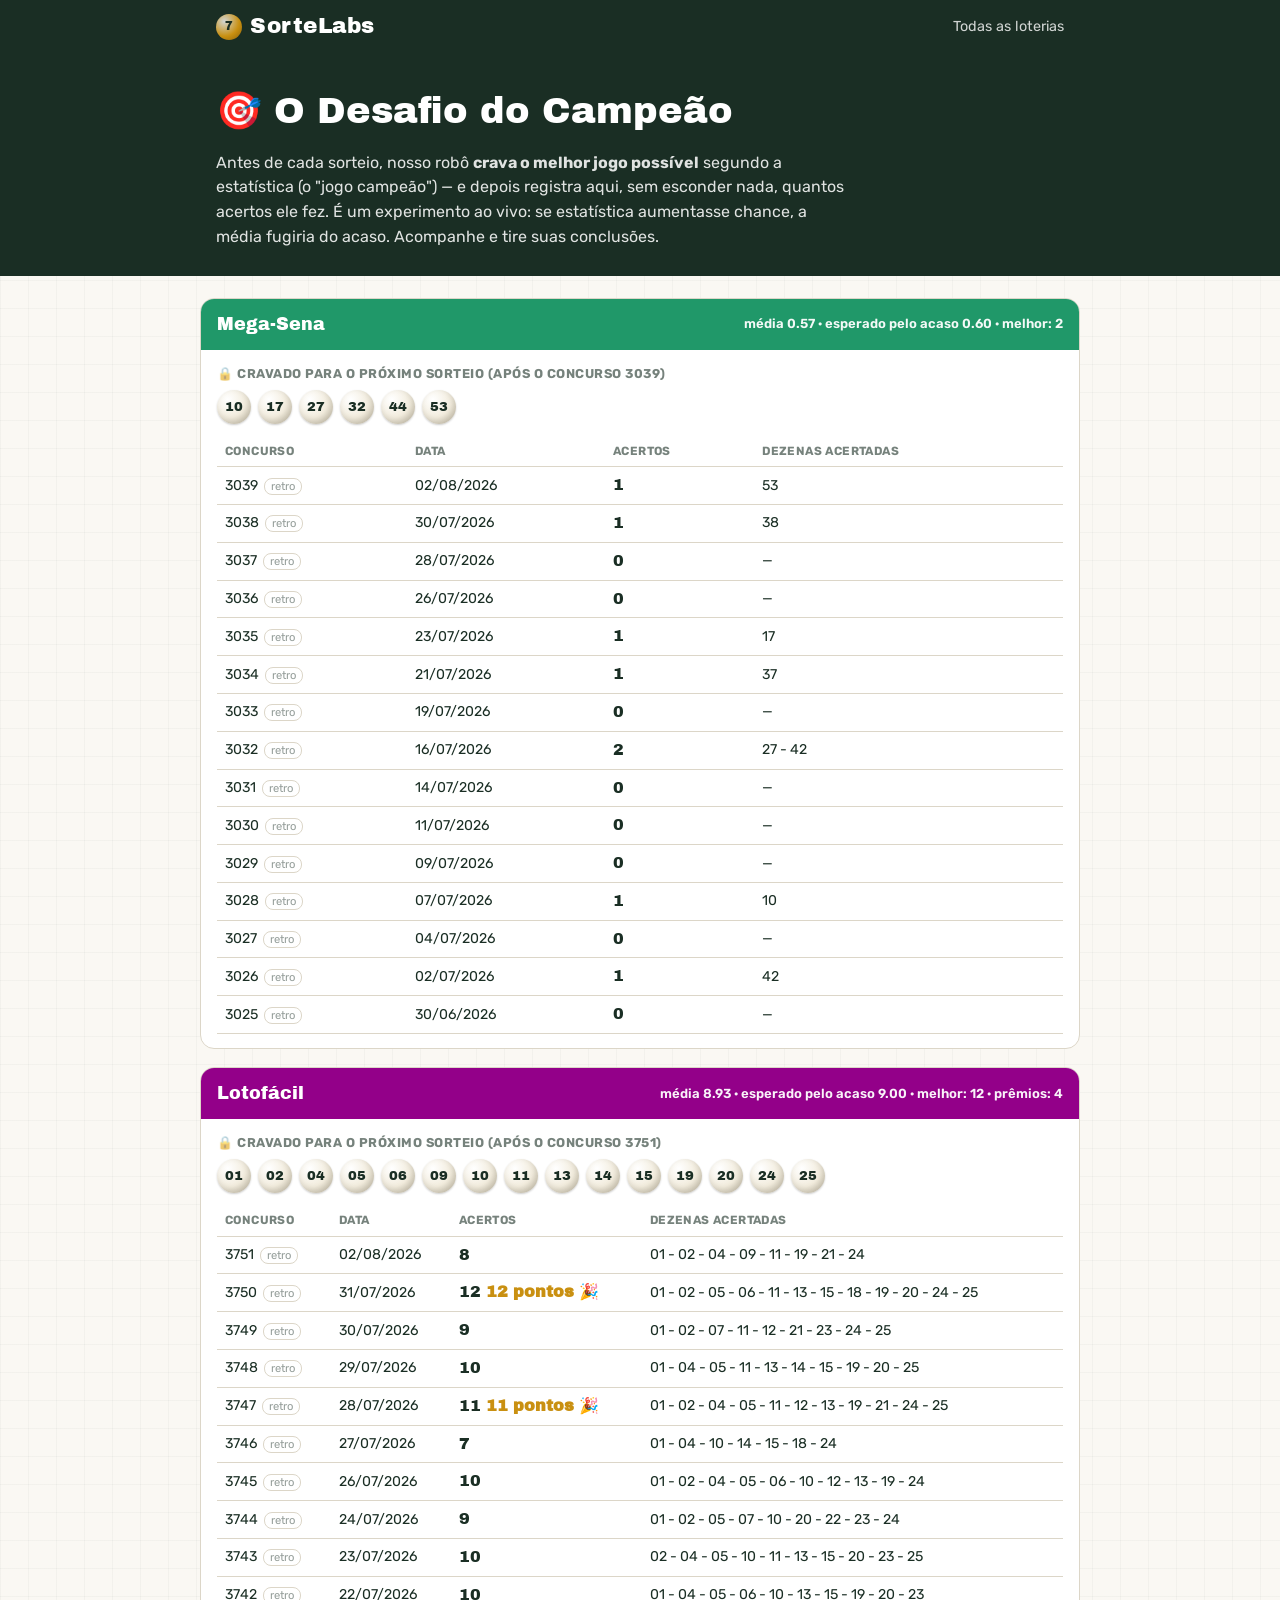
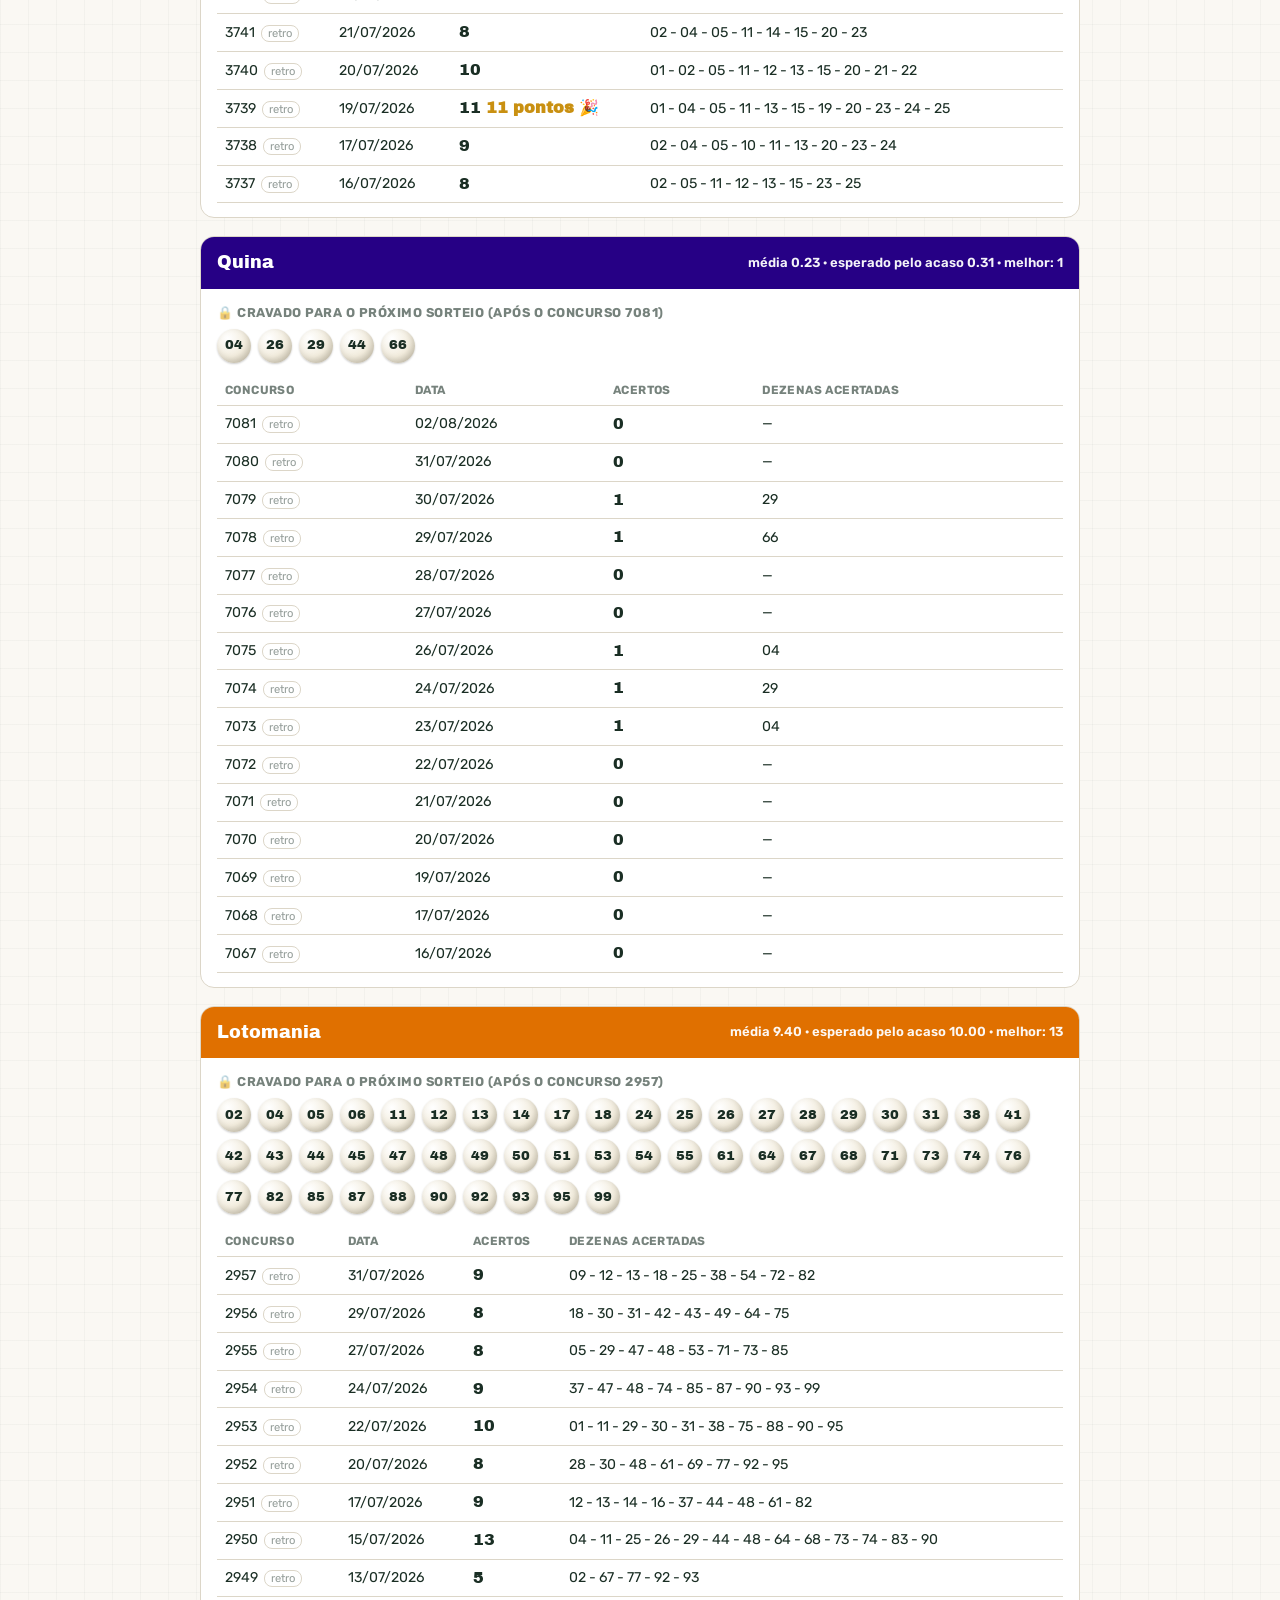
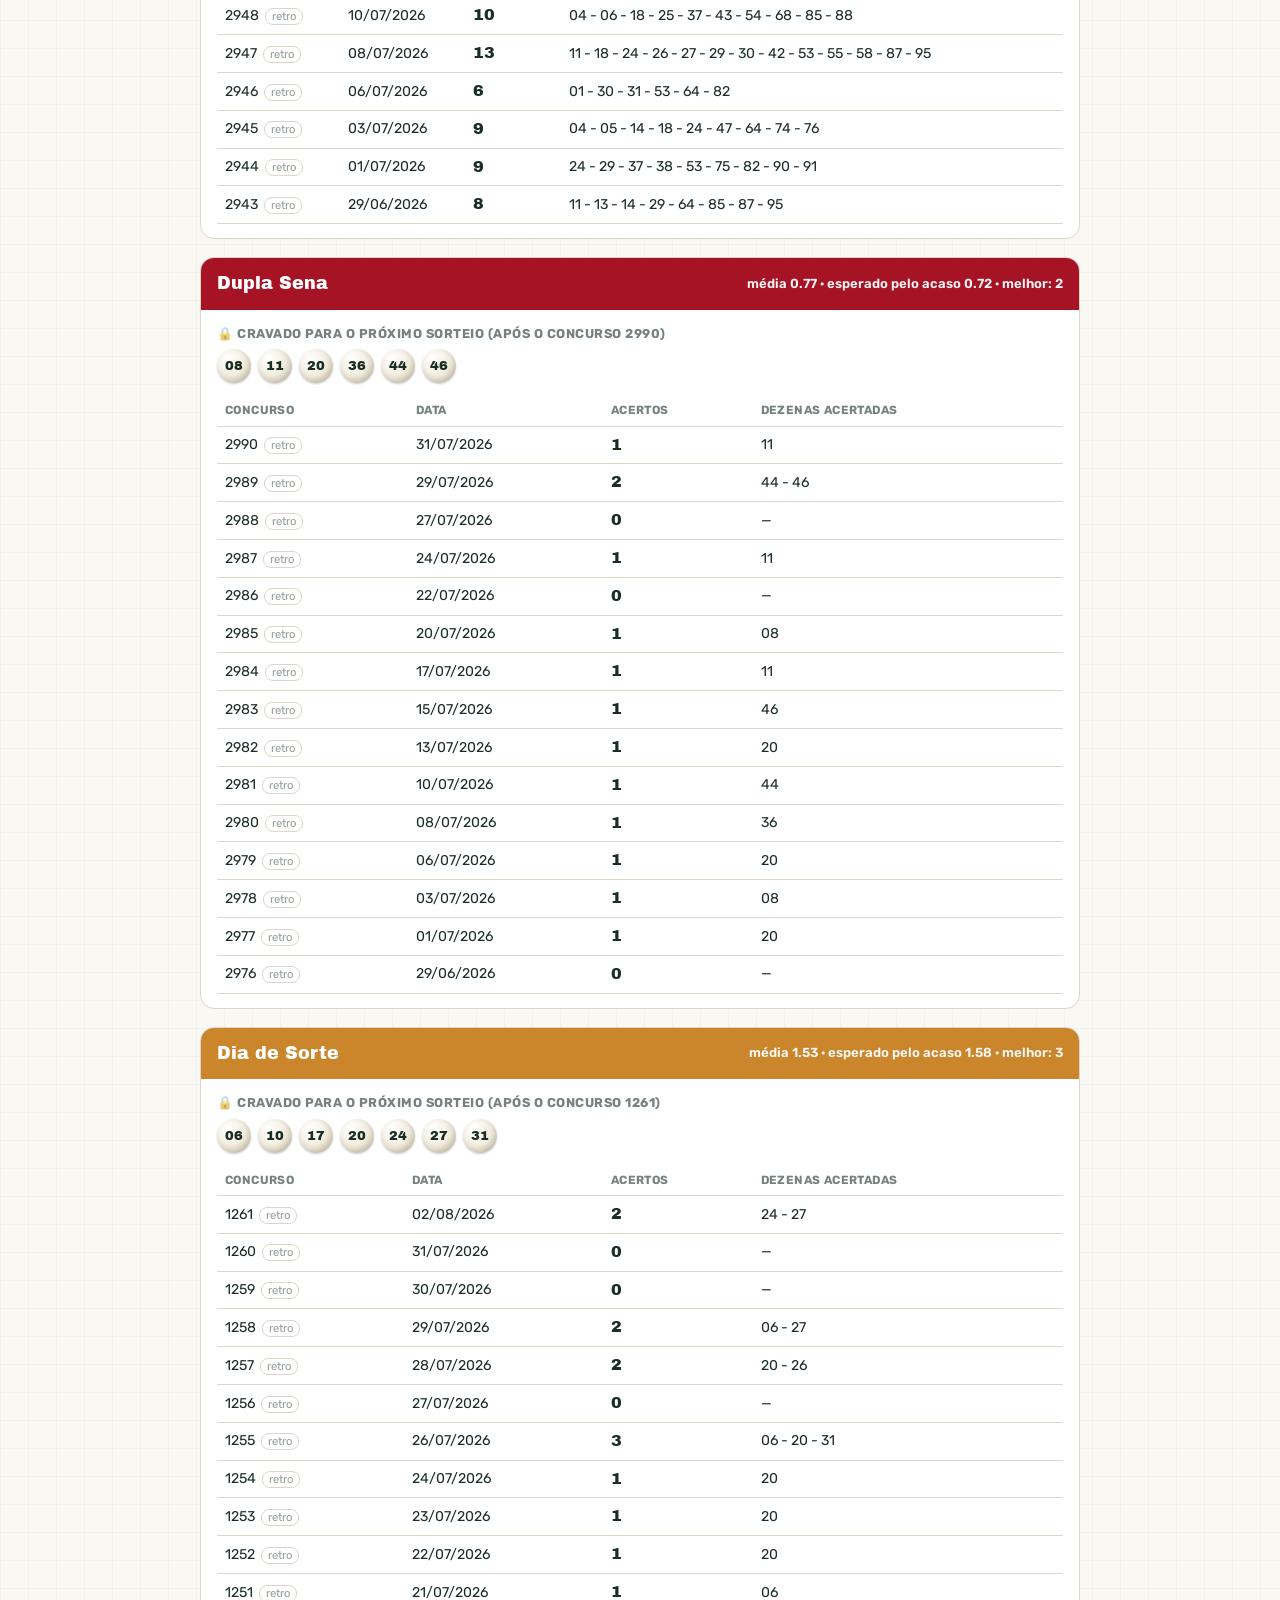
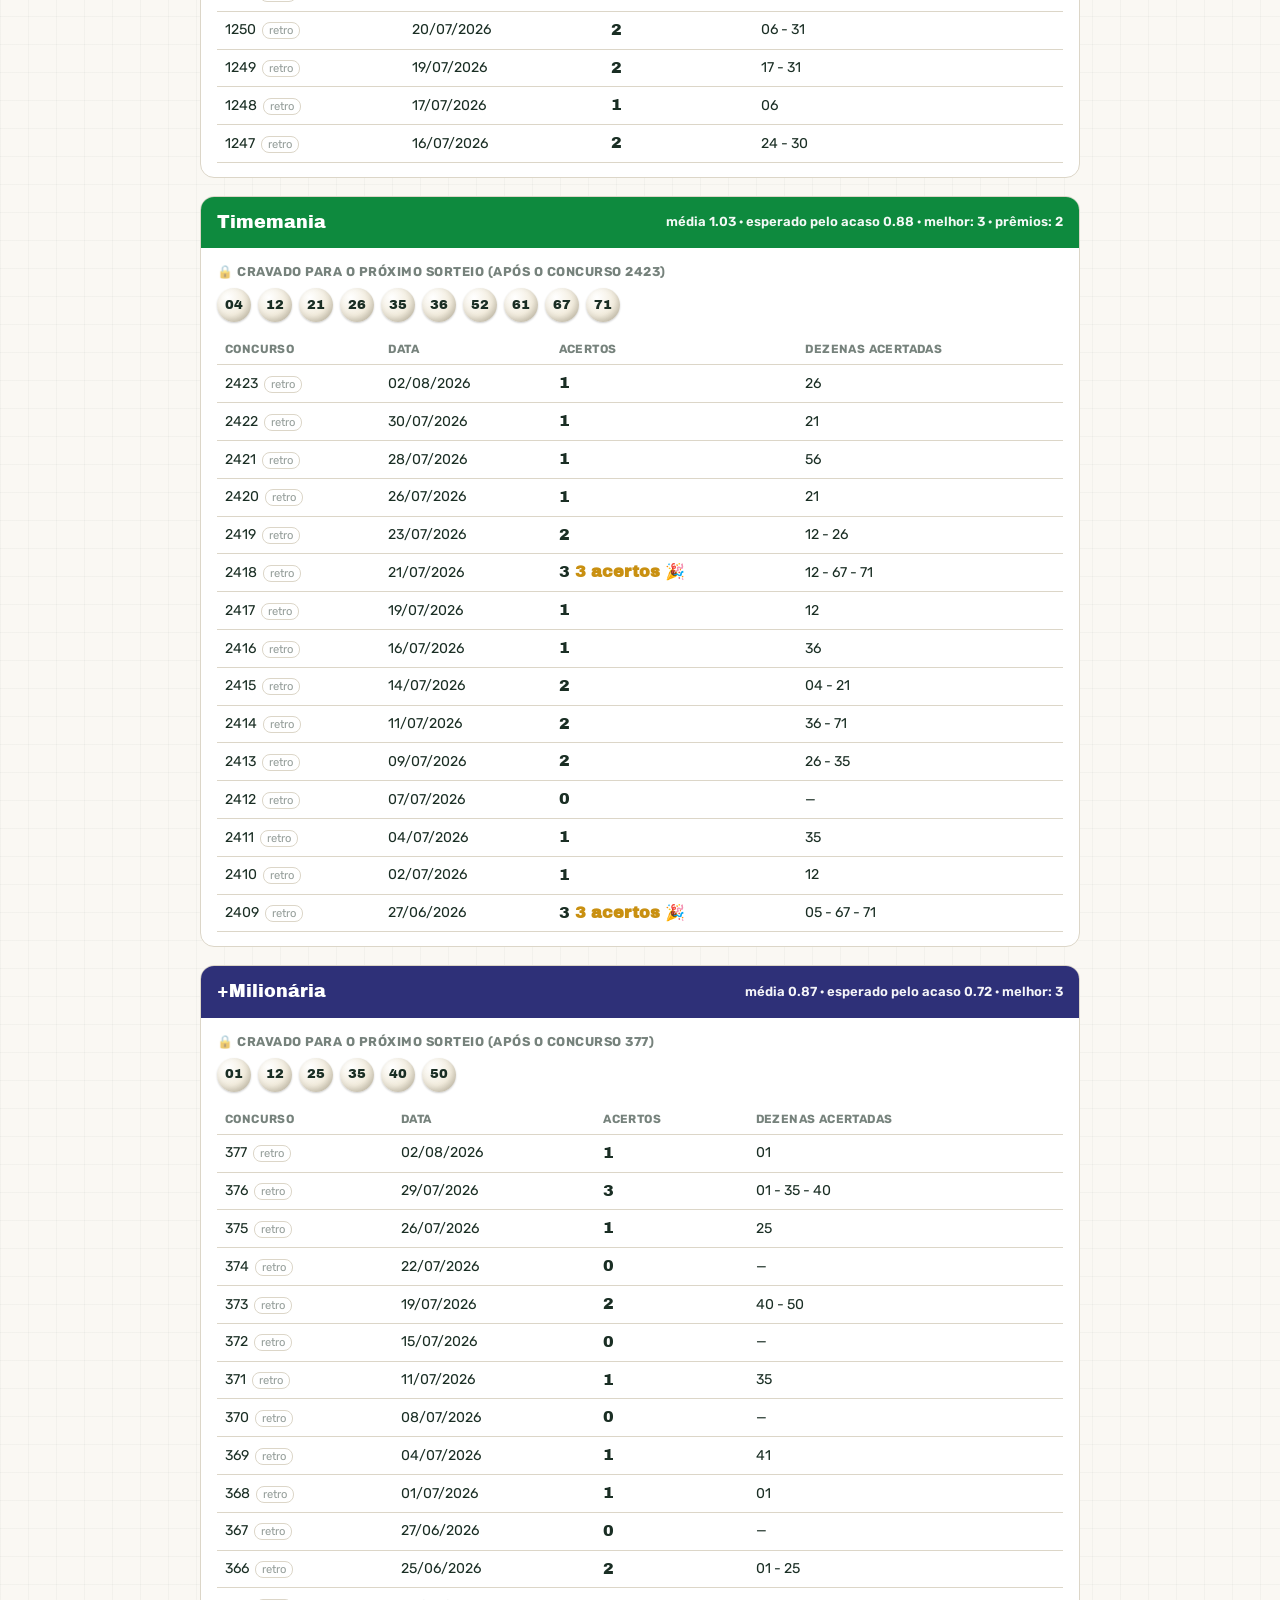
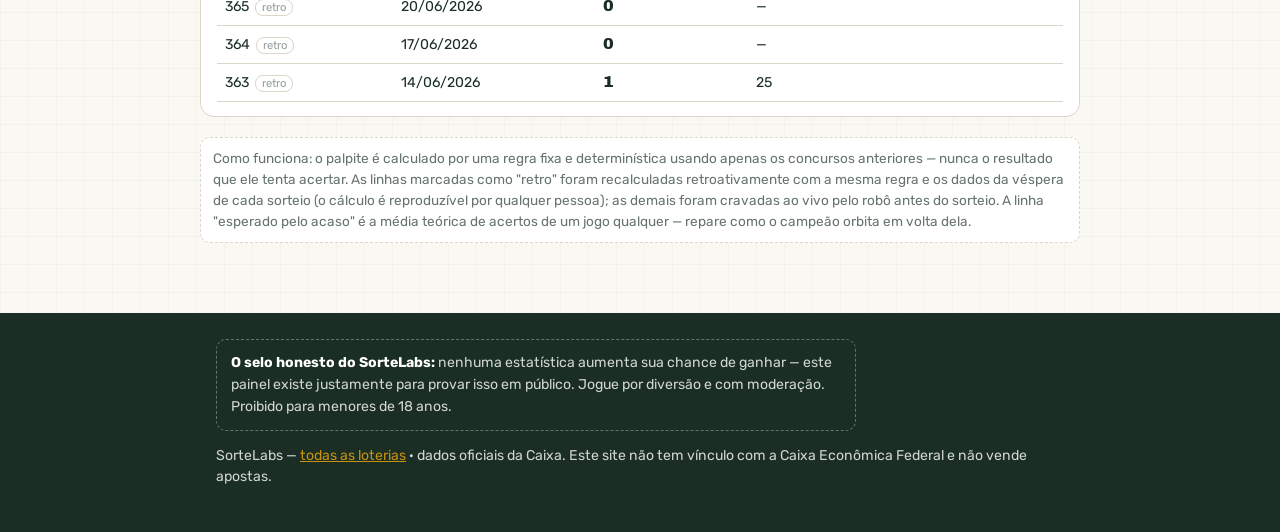
==== desafio.html @ 859c3065 "Desafio do Campeão: robô crava o jogo campeão antes de cada sorteio e publica os acertos Painel desa" ====
<!DOCTYPE html>
<html lang="pt-BR">
<head>
<meta charset="utf-8">
<meta name="viewport" content="width=device-width, initial-scale=1">
<meta name="google-site-verification" content="1ASDodTUQNNEFQTdYF4TCvACuHrtQRBXcfsDynb9Msk" />
<title>O Desafio do Campeão — a estatística acerta? | SorteLabs</title>
<meta name="description" content="Antes de cada sorteio, o SorteLabs crava o seu melhor jogo estatístico e registra publicamente quantos acertos fez. Um experimento honesto e automático: acompanhe se a estatística ganha do acaso (spoiler: não ganha).">
<meta property="og:title" content="O Desafio do Campeão — SorteLabs">
<meta property="og:description" content="Cravamos nosso melhor jogo antes de cada sorteio e mostramos os acertos, sem esconder nada.">
<meta property="og:type" content="website">
<link rel="canonical" href="https://sortelabs.com.br/desafio.html">
<link rel="preconnect" href="https://fonts.googleapis.com">
<link rel="preconnect" href="https://fonts.gstatic.com" crossorigin>
<link href="https://fonts.googleapis.com/css2?family=Archivo+Black&family=Rubik:wght@400;600;700&display=swap" rel="stylesheet">
<link rel="stylesheet" href="css/estilo.css">
<link rel="icon" href="data:image/svg+xml,<svg xmlns='http://www.w3.org/2000/svg' viewBox='0 0 100 100'><circle cx='50' cy='50' r='46' fill='%23C99011'/><text x='50' y='66' font-size='48' text-anchor='middle' font-family='Arial Black'>7</text></svg>">
<style>
  .cabecalho-desafio { background: var(--tinta); color: #fff; padding: 30px 0 26px; }
  .cabecalho-desafio h1 { font-family: var(--fonte-display); font-weight: 400;
    font-size: clamp(1.6rem, 5vw, 2.3rem); margin: 0 0 10px; }
  .cabecalho-desafio p { max-width: 640px; margin: 0; color: #fffd; }
  .secao-loteria { border-radius: var(--raio); overflow: hidden;
    border: 1px solid var(--linha); margin-bottom: 18px; background: #fff; }
  .secao-loteria > header { color: #fff; padding: 12px 16px;
    font-family: var(--fonte-display); font-size: 1.1rem;
    display: flex; justify-content: space-between; align-items: center; gap: 8px; flex-wrap: wrap; }
  .secao-loteria > header .medias { font-family: var(--fonte-corpo);
    font-size: .82rem; font-weight: 600; opacity: .95; }
  .secao-loteria .corpo { padding: 14px 16px; }
  .cravado { margin-bottom: 12px; }
  .cravado .rotulo-cravado { font-size: .8rem; font-weight: 700;
    text-transform: uppercase; letter-spacing: .5px; color: #1a2e2499; margin-bottom: 6px; }
  table.hist { width: 100%; border-collapse: collapse; font-size: .88rem; }
  .hist th, .hist td { padding: 6px 8px; border-bottom: 1px solid var(--linha); text-align: left; }
  .hist th { font-size: .74rem; text-transform: uppercase; letter-spacing: .4px; color: #1a2e2499; }
  .hist .acertou { font-weight: 700; }
  .hist .tag-retro { font-size: .7rem; color: #1a2e2477; border: 1px solid var(--linha);
    border-radius: 8px; padding: 1px 6px; margin-left: 6px; }
  .hist td.num-acertos { font-family: var(--fonte-display); font-size: 1rem; }
</style>
</head>
<body>

<header class="topo">
  <div class="miolo">
    <a class="marca" href="index.html"><span class="bolinha-logo">7</span>SorteLabs</a>
    <nav><a href="index.html">Todas as loterias</a></nav>
  </div>
</header>

<div class="cabecalho-desafio">
  <div class="miolo">
    <h1>🎯 O Desafio do Campeão</h1>
    <p>Antes de cada sorteio, nosso robô <strong>crava o melhor jogo
    possível</strong> segundo a estatística (o "jogo campeão") — e depois
    registra aqui, sem esconder nada, quantos acertos ele fez. É um
    experimento ao vivo: se estatística aumentasse chance, a média fugiria do
    acaso. Acompanhe e tire suas conclusões.</p>
  </div>
</div>

<main class="miolo painel">
  <div id="conteudo"><p class="dica">Carregando o desafio…</p></div>

  <div class="aviso-obs" style="margin-top:20px">Como funciona: o palpite é
  calculado por uma regra fixa e determinística usando apenas os concursos
  anteriores — nunca o resultado que ele tenta acertar. As linhas marcadas
  como "retro" foram recalculadas retroativamente com a mesma regra e os
  dados da véspera de cada sorteio (o cálculo é reproduzível por qualquer
  pessoa); as demais foram cravadas ao vivo pelo robô antes do sorteio.
  A linha "esperado pelo acaso" é a média teórica de acertos de um jogo
  qualquer — repare como o campeão orbita em volta dela.</div>
</main>

<footer class="rodape">
  <div class="miolo">
    <div class="selo-honesto"><strong>O selo honesto do SorteLabs:</strong>
    nenhuma estatística aumenta sua chance de ganhar — este painel existe
    justamente para provar isso em público. Jogue por diversão e com
    moderação. Proibido para menores de 18 anos.</div>
    <p>SorteLabs — <a href="index.html">todas as loterias</a> · dados oficiais
    da Caixa. Este site não tem vínculo com a Caixa Econômica Federal e não
    vende apostas.</p>
  </div>
</footer>

<script src="js/motor.js"></script>
<script>
"use strict";
(function () {
  const SL = window.SorteLab;
  const CORES = {
    megasena: "#209869", lotofacil: "#930089", quina: "#260085",
    lotomania: "#E07000", duplasena: "#A61324", diadesorte: "#CB852B",
    timemania: "#0E8A3E", maismilionaria: "#2E3078"
  };
  const ORDEM = ["megasena", "lotofacil", "quina", "lotomania", "duplasena",
                 "diadesorte", "timemania", "maismilionaria"];

  function bolas(nums, marcados) {
    const marca = marcados || new Set();
    const div = document.createElement("div");
    div.className = "bolas";
    nums.forEach(n => {
      const b = document.createElement("span");
      b.className = "bola mini" + (marca.has(n) ? " acerto" : "");
      b.textContent = SL.dez(n);
      div.appendChild(b);
    });
    return div;
  }

  fetch("dados/desafio.json").then(r => r.json()).then(desafio => {
    const raiz = document.getElementById("conteudo");
    raiz.textContent = "";
    ORDEM.forEach(slug => {
      const d = desafio[slug];
      const cfg = SL.LOTERIAS[slug];
      if (!d || !cfg) return;

      const sec = document.createElement("section");
      sec.className = "secao-loteria";
      sec.style.setProperty("--cor", CORES[slug]);

      const hist = d.historico || [];
      const media = hist.length
        ? hist.reduce((s, h) => s + h.acertos, 0) / hist.length : 0;
      const universo = cfg.hi - cfg.lo + 1;
      const esperado = cfg.apostaMin * cfg.sorteadas / universo;
      const melhor = hist.length ? Math.max(...hist.map(h => h.acertos)) : 0;
      const premiados = hist.filter(h => cfg.premios[h.acertos]).length;

      const cab = document.createElement("header");
      cab.style.background = CORES[slug];
      cab.innerHTML = "<span>" + cfg.nome + "</span>" +
        "<span class='medias'>média " + media.toFixed(2) +
        " · esperado pelo acaso " + esperado.toFixed(2) +
        " · melhor: " + melhor +
        (premiados ? " · prêmios: " + premiados : "") + "</span>";
      sec.appendChild(cab);

      const corpo = document.createElement("div");
      corpo.className = "corpo";

      if (d.pendente) {
        const crav = document.createElement("div");
        crav.className = "cravado";
        const rot = document.createElement("div");
        rot.className = "rotulo-cravado";
        rot.textContent = "🔒 Cravado para o próximo sorteio (após o concurso " +
          d.pendente.apos + ")";
        crav.appendChild(rot);
        crav.appendChild(bolas(d.pendente.jogo));
        corpo.appendChild(crav);
      }

      const tabela = document.createElement("table");
      tabela.className = "hist";
      tabela.innerHTML = "<thead><tr><th>Concurso</th><th>Data</th>" +
        "<th>Acertos</th><th>Dezenas acertadas</th></tr></thead>";
      const tb = document.createElement("tbody");
      hist.slice(-15).reverse().forEach(h => {
        const alvo = new Set(h.resultado);
        const certas = h.jogo.filter(n => alvo.has(n));
        const tr = document.createElement("tr");
        const premio = cfg.premios[h.acertos];
        tr.innerHTML =
          "<td>" + h.concurso + (h.retro ? "<span class='tag-retro'>retro</span>" : "") + "</td>" +
          "<td>" + h.data + "</td>" +
          "<td class='num-acertos'>" + h.acertos +
            (premio ? " <span class='premio'>" + premio + "</span>" : "") + "</td>" +
          "<td>" + (certas.length ? certas.map(SL.dez).join(" - ") : "—") + "</td>";
        tb.appendChild(tr);
      });
      tabela.appendChild(tb);
      const rolagem = document.createElement("div");
      rolagem.className = "rolagem-x";
      rolagem.appendChild(tabela);
      corpo.appendChild(rolagem);

      sec.appendChild(corpo);
      raiz.appendChild(sec);
    });
  }).catch(() => {
    document.getElementById("conteudo").innerHTML =
      "<p class='dica'>Não consegui carregar o desafio agora. Recarregue a página.</p>";
  });
})();
</script>
<script data-goatcounter="https://sortelabs.goatcounter.com/count" async src="//gc.zgo.at/count.js"></script>
</body>
</html>
---- css/estilo.css ----
/* SorteLab — estética de volante de aposta.
   Paleta: papel #FAF8F3 · tinta #1A2E24 · verde-caixa #17845C ·
   dourado #C99011 · linha #DCD6C8 · accent por loteria via --cor. */

:root {
  --papel: #FAF8F3;
  --tinta: #1A2E24;
  --verde: #17845C;
  --dourado: #C99011;
  --linha: #DCD6C8;
  --cor: var(--verde);          /* cada página de loteria sobrescreve */
  --cor-suave: #17845C14;
  --raio: 14px;
  --fonte-display: "Archivo Black", "Arial Black", sans-serif;
  --fonte-corpo: "Rubik", "Segoe UI", sans-serif;
  --fonte-dados: "Consolas", "Menlo", monospace;
}

* { box-sizing: border-box; }

body {
  margin: 0;
  font-family: var(--fonte-corpo);
  color: var(--tinta);
  background-color: var(--papel);
  /* grade sutil de volante */
  background-image:
    linear-gradient(#1a2e2408 1px, transparent 1px),
    linear-gradient(90deg, #1a2e2408 1px, transparent 1px);
  background-size: 28px 28px;
  line-height: 1.55;
  -webkit-font-smoothing: antialiased;
}

a { color: var(--verde); }

.miolo { max-width: 880px; margin: 0 auto; padding: 0 16px; }

/* ---------------- cabeçalho ---------------- */

.topo {
  background: var(--tinta);
  color: #fff;
  padding: 10px 0;
}
.topo .miolo {
  display: flex; align-items: center; gap: 10px;
  justify-content: space-between;
}
.marca {
  font-family: var(--fonte-display);
  font-size: 1.35rem;
  color: #fff; text-decoration: none;
  display: inline-flex; align-items: center; gap: 8px;
  letter-spacing: .5px;
}
.marca .bolinha-logo {
  width: 26px; height: 26px; border-radius: 50%;
  background: radial-gradient(circle at 32% 28%, #ffffffcc, var(--dourado) 58%, #8a6008);
  display: inline-flex; align-items: center; justify-content: center;
  color: var(--tinta); font-size: .72rem; font-family: var(--fonte-display);
}
.topo nav a {
  color: #fffc; text-decoration: none; font-size: .9rem; margin-left: 14px;
}
.topo nav a:hover { color: #fff; }

/* faixa da loteria */
.faixa-loteria {
  background: var(--cor);
  color: #fff;
  padding: 22px 0 18px;
}
.faixa-loteria h1 {
  font-family: var(--fonte-display);
  margin: 0 0 4px;
  font-size: clamp(1.6rem, 5vw, 2.3rem);
  letter-spacing: .5px;
}
.faixa-loteria .sub { margin: 0; opacity: .92; font-size: .95rem; }
.ultimo-resultado {
  margin-top: 14px;
  display: flex; flex-wrap: wrap; align-items: center; gap: 8px;
  font-size: .9rem;
}
.ultimo-resultado .rotulo {
  background: #ffffff22; border-radius: 20px; padding: 3px 12px;
}

/* ---------------- bolinhas ---------------- */

.bolas { display: flex; flex-wrap: wrap; gap: 7px; }
.bola {
  width: 42px; height: 42px; border-radius: 50%;
  display: inline-flex; align-items: center; justify-content: center;
  font-family: var(--fonte-display); font-size: 1rem;
  color: var(--tinta);
  background: radial-gradient(circle at 32% 28%, #fff, #f2ecdd 55%, #cfc6ae);
  box-shadow: inset -2px -3px 6px #0002, 0 1px 2px #0003;
  flex-shrink: 0;
}
.bola.acerto {
  color: #fff;
  background: radial-gradient(circle at 32% 28%, #ffffffb0, var(--cor) 52%, #000c 160%);
  box-shadow: inset -2px -3px 6px #0004, 0 1px 3px #0004;
}
.bola.mini { width: 34px; height: 34px; font-size: .82rem; }

/* ---------------- abas ---------------- */

.abas {
  position: sticky; top: 0; z-index: 10;
  background: var(--papel);
  border-bottom: 2px solid var(--linha);
  overflow-x: auto;
}
.abas .miolo { display: flex; gap: 2px; padding: 0 8px; }
.aba {
  border: 0; background: none; cursor: pointer;
  font-family: var(--fonte-corpo); font-weight: 600; font-size: .92rem;
  color: #1a2e2499;
  padding: 13px 13px 11px;
  border-bottom: 3px solid transparent;
  white-space: nowrap;
}
.aba[aria-selected="true"] { color: var(--cor); border-bottom-color: var(--cor); }
.aba:focus-visible { outline: 2px solid var(--cor); outline-offset: -2px; }

/* ---------------- cartões e formulários ---------------- */

.painel { padding: 22px 0 40px; }
.cartao {
  background: #fff;
  border: 1px solid var(--linha);
  border-radius: var(--raio);
  padding: 18px;
  margin-bottom: 16px;
  box-shadow: 0 1px 3px #1a2e240a;
}
.cartao h2 {
  margin: 0 0 4px; font-size: 1.15rem; font-family: var(--fonte-display);
  font-weight: 400;
}
.cartao .dica { margin: 0 0 14px; font-size: .9rem; color: #1a2e24aa; }

.linha-campos { display: flex; flex-wrap: wrap; gap: 12px; margin-bottom: 14px; }
.campo { display: flex; flex-direction: column; gap: 4px; min-width: 130px; flex: 1; }
.campo label { font-size: .82rem; font-weight: 600; color: #1a2e24bb; }
.campo input, .campo select, textarea {
  font-family: var(--fonte-corpo); font-size: 1rem;
  padding: 10px 12px;
  border: 1.5px solid var(--linha); border-radius: 10px;
  background: var(--papel); color: var(--tinta);
  width: 100%;
}
.campo input:focus, .campo select:focus, textarea:focus {
  outline: 2px solid var(--cor); border-color: var(--cor);
}
textarea { resize: vertical; min-height: 110px; font-family: var(--fonte-dados); font-size: .95rem; }

.botao {
  font-family: var(--fonte-corpo); font-weight: 700; font-size: 1rem;
  background: var(--cor); color: #fff;
  border: 0; border-radius: 10px;
  padding: 12px 20px; cursor: pointer;
}
.botao:hover { filter: brightness(1.08); }
.botao:focus-visible { outline: 3px solid var(--tinta); outline-offset: 2px; }
.botao.secundario {
  background: none; color: var(--cor); border: 2px solid var(--cor);
}
.botao.mini { font-size: .85rem; padding: 7px 12px; }
.botoes { display: flex; flex-wrap: wrap; gap: 10px; }

/* ---------------- resultados das ferramentas ---------------- */

.jogo-gerado {
  display: flex; align-items: center; gap: 10px; flex-wrap: wrap;
  padding: 12px 0; border-bottom: 1px dashed var(--linha);
}
.jogo-gerado:last-child { border-bottom: 0; }
.jogo-gerado .num { font-family: var(--fonte-dados); font-size: .85rem; color: #1a2e2488; min-width: 54px; }
.jogo-gerado .info { font-size: .8rem; color: #1a2e2488; }

.caixa-resumo {
  background: var(--cor-suave);
  border-left: 4px solid var(--cor);
  border-radius: 0 10px 10px 0;
  padding: 12px 14px; margin-top: 14px;
  font-size: .95rem;
}
.caixa-resumo strong { color: var(--cor); }

.premio { font-weight: 700; color: var(--dourado); }

table.tabela { width: 100%; border-collapse: collapse; font-size: .92rem; }
.tabela th, .tabela td {
  text-align: right; padding: 8px 10px; border-bottom: 1px solid var(--linha);
}
.tabela th { font-size: .78rem; text-transform: uppercase; letter-spacing: .4px; color: #1a2e2499; }
.tabela td:first-child, .tabela th:first-child { text-align: left; }
.tabela tr.escolhida td { background: var(--cor-suave); }
.rolagem-x { overflow-x: auto; }

.lista-rank { list-style: none; margin: 0; padding: 0; }
.lista-rank li {
  display: flex; align-items: center; gap: 10px;
  padding: 6px 0; border-bottom: 1px dashed var(--linha);
  font-size: .95rem;
}
.lista-rank .valor { margin-left: auto; font-family: var(--fonte-dados); font-size: .88rem; color: #1a2e24aa; }

.msg-whats {
  font-family: var(--fonte-dados); font-size: .88rem;
  white-space: pre-wrap;
  background: var(--papel); border: 1.5px dashed var(--linha);
  border-radius: 10px; padding: 12px; margin: 12px 0;
}

.aviso-obs {
  font-size: .85rem; color: #1a2e24aa;
  background: #fff; border: 1px dashed var(--linha);
  border-radius: 10px; padding: 10px 12px; margin-top: 12px;
}

.erro { color: #A61324; font-size: .9rem; margin-top: 8px; }

/* ---------------- home ---------------- */

.heroi { padding: 40px 0 10px; }
.heroi h1 {
  font-family: var(--fonte-display); font-weight: 400;
  font-size: clamp(1.7rem, 6vw, 2.6rem);
  line-height: 1.15; margin: 0 0 12px;
}
.heroi h1 em { font-style: normal; color: var(--verde); }
.heroi p { max-width: 560px; font-size: 1.05rem; }

.grade-loterias {
  display: grid; gap: 12px;
  grid-template-columns: repeat(auto-fill, minmax(160px, 1fr));
  padding: 20px 0 30px;
}
.card-loteria {
  border-radius: var(--raio);
  padding: 16px 14px;
  color: #fff; text-decoration: none;
  display: flex; flex-direction: column; gap: 3px;
  min-height: 92px;
  box-shadow: 0 2px 5px #1a2e2426;
  transition: transform .12s ease;
}
.card-loteria:hover { transform: translateY(-2px); }
.card-loteria strong { font-family: var(--fonte-display); font-weight: 400; font-size: 1.05rem; }
.card-loteria span { font-size: .8rem; opacity: .9; }

/* ---------------- rodapé honesto ---------------- */

.rodape {
  background: var(--tinta); color: #fffc;
  margin-top: 30px; padding: 26px 0 30px;
  font-size: .88rem;
}
.rodape strong { color: #fff; }
.rodape a { color: var(--dourado); }
.selo-honesto {
  border: 1.5px dashed #ffffff55; border-radius: 10px;
  padding: 12px 14px; margin-bottom: 14px; max-width: 640px;
}

/* espaço reservado para anúncios (AdSense futuro) */
.anuncio { display: none; }

@media (max-width: 540px) {
  .bola { width: 38px; height: 38px; font-size: .9rem; }
  .topo nav a { margin-left: 8px; font-size: .82rem; }
}

@media (prefers-reduced-motion: reduce) {
  .card-loteria { transition: none; }
}
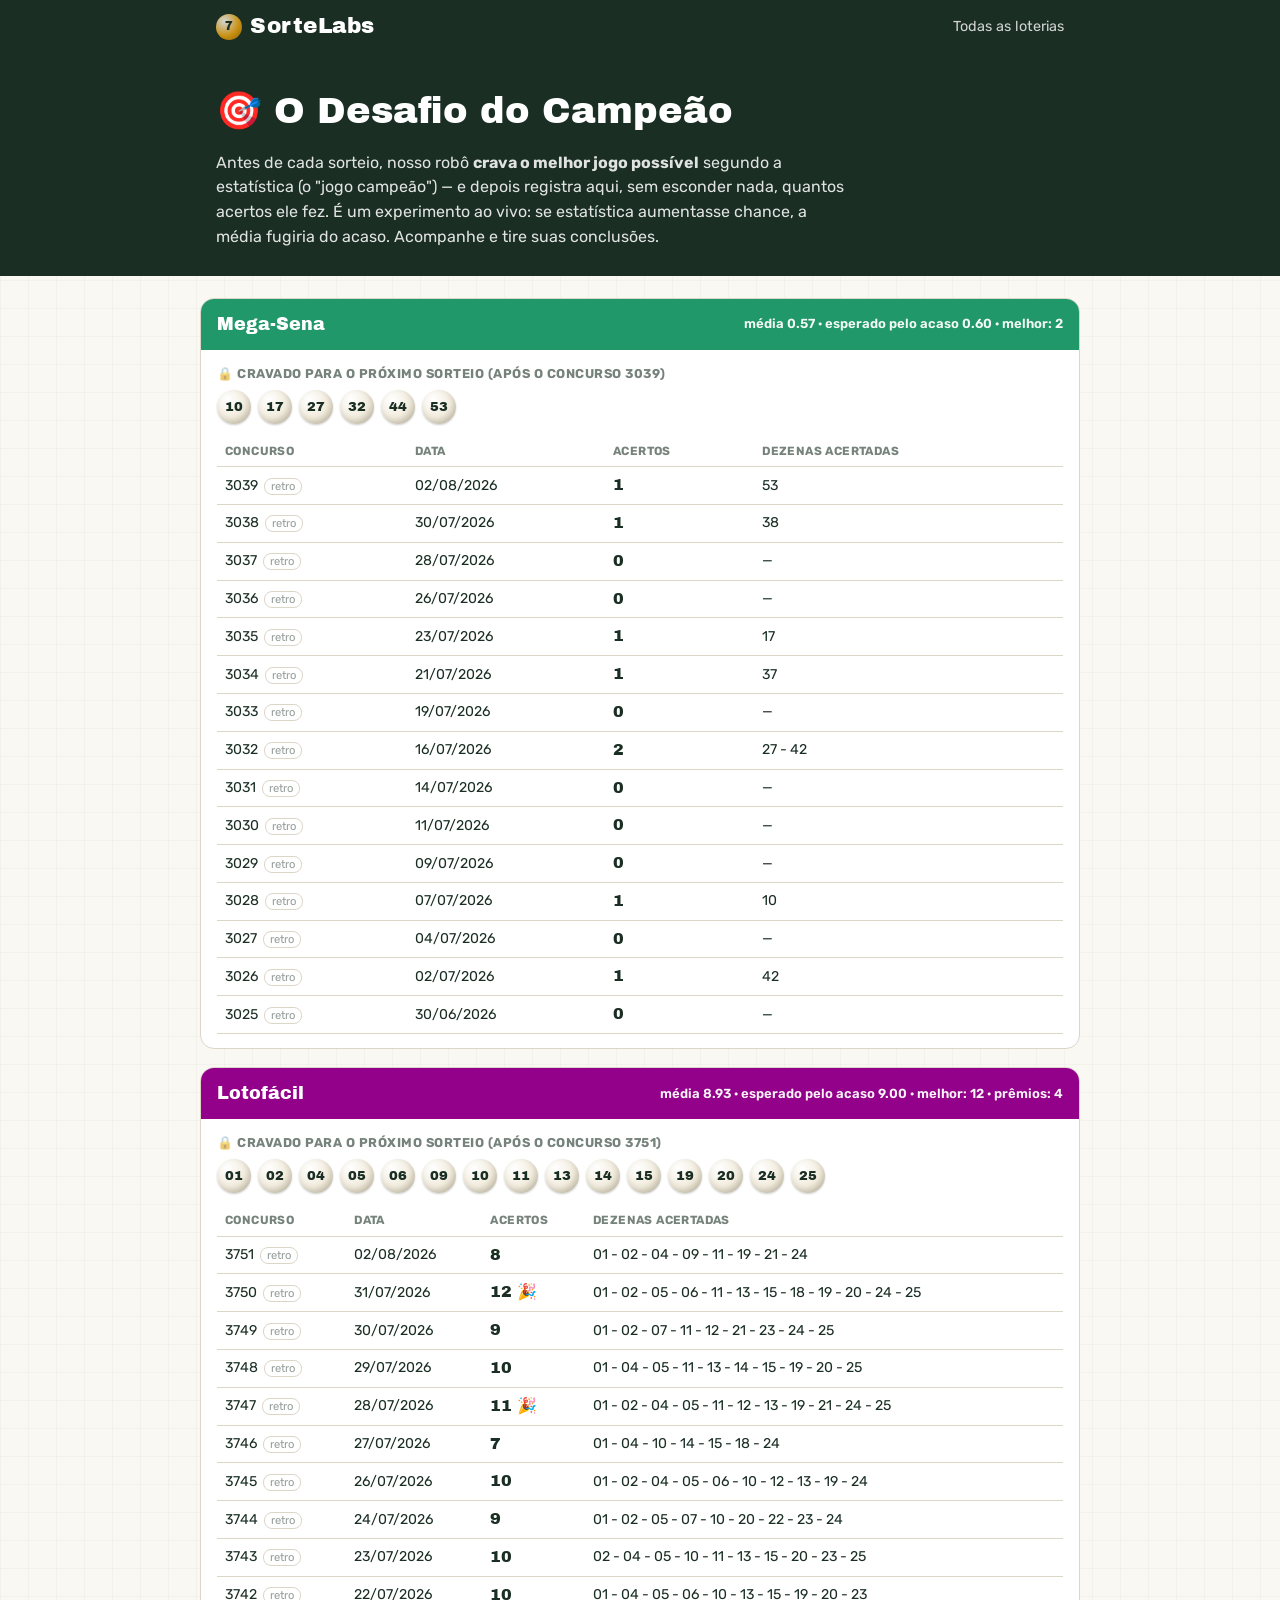
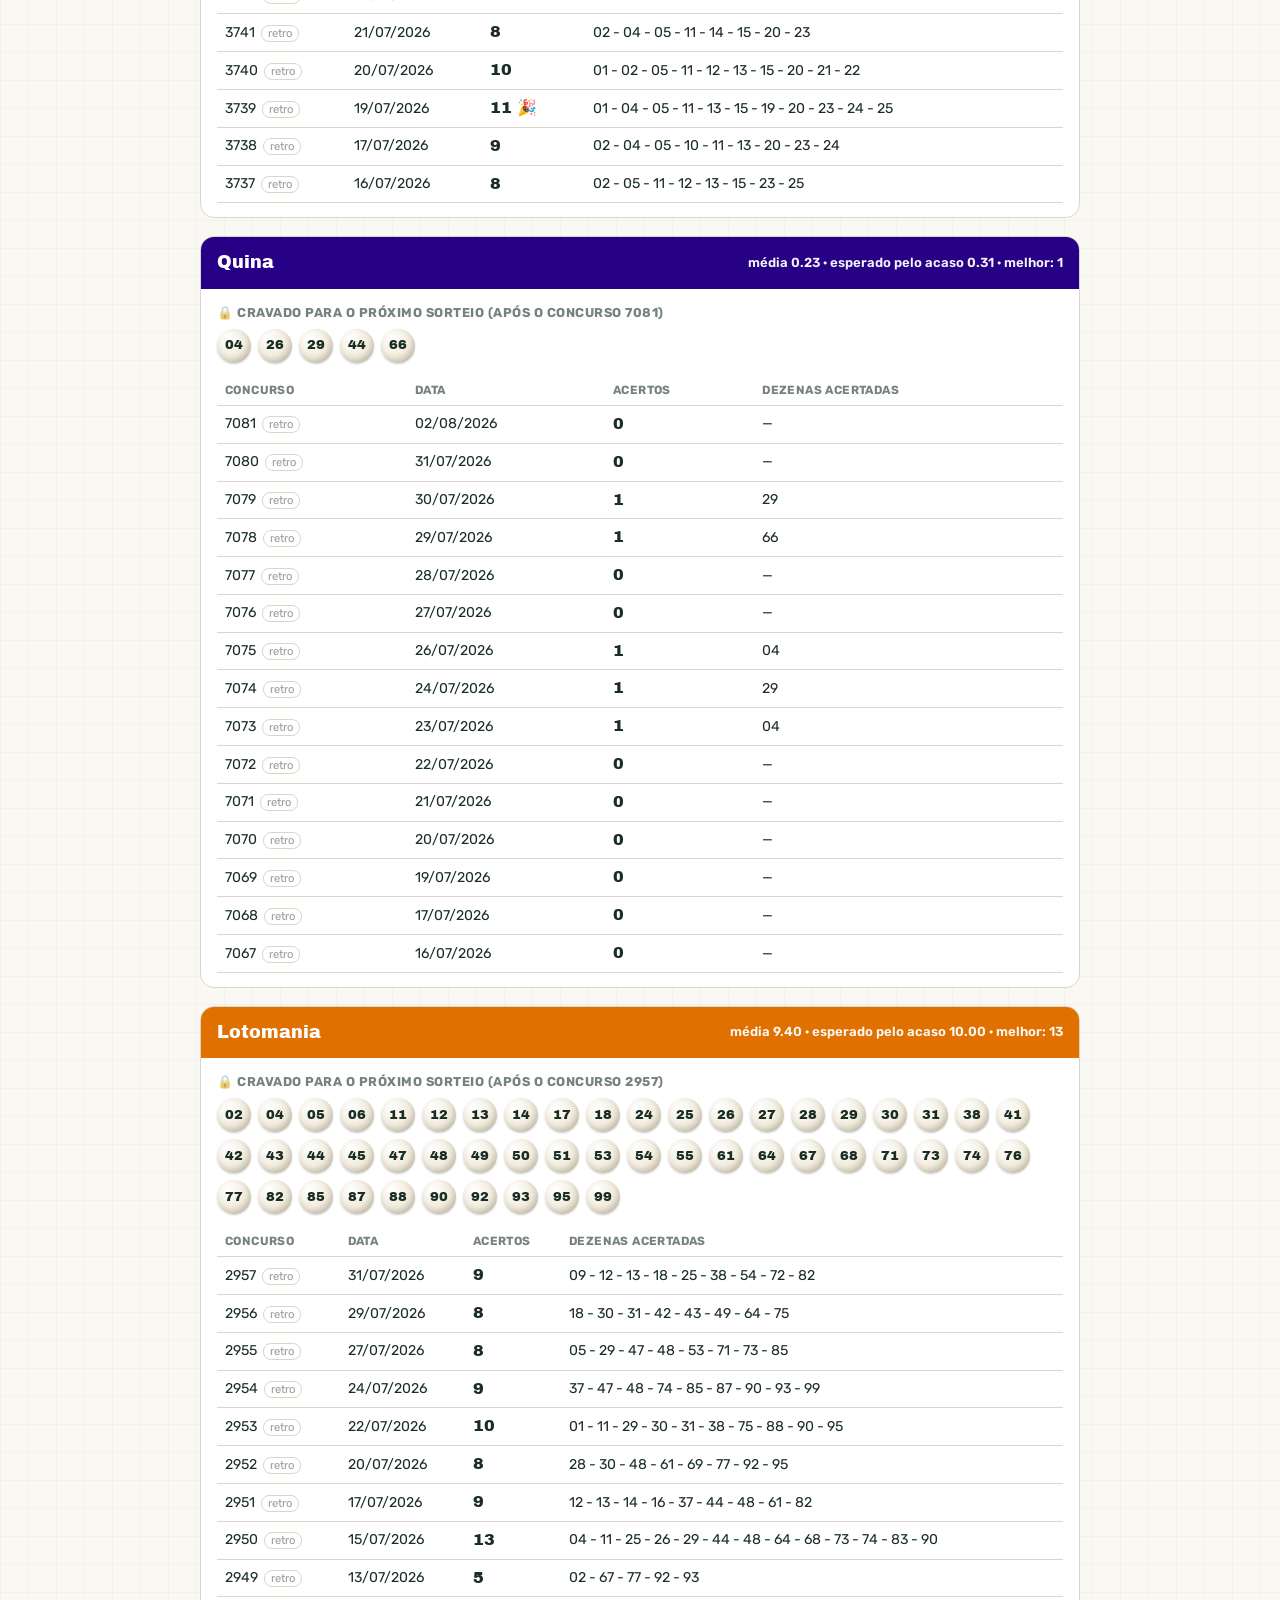
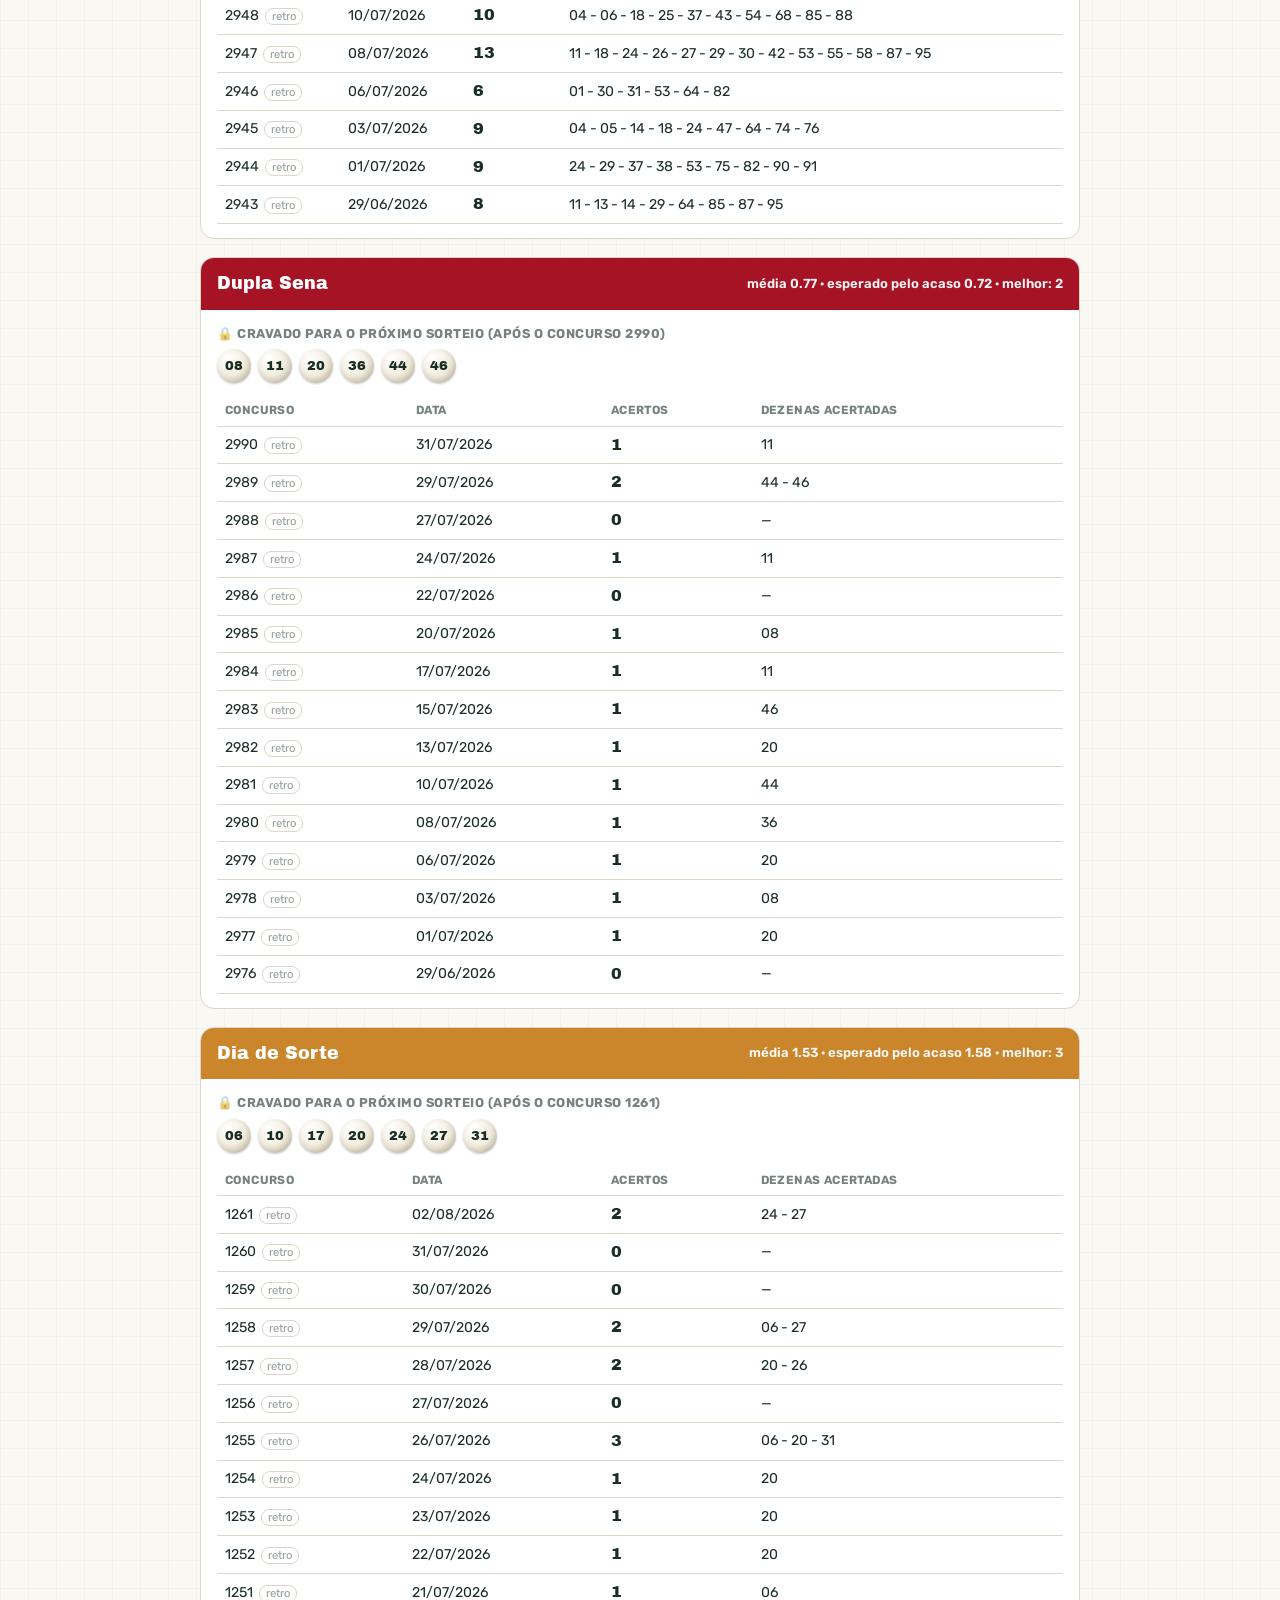
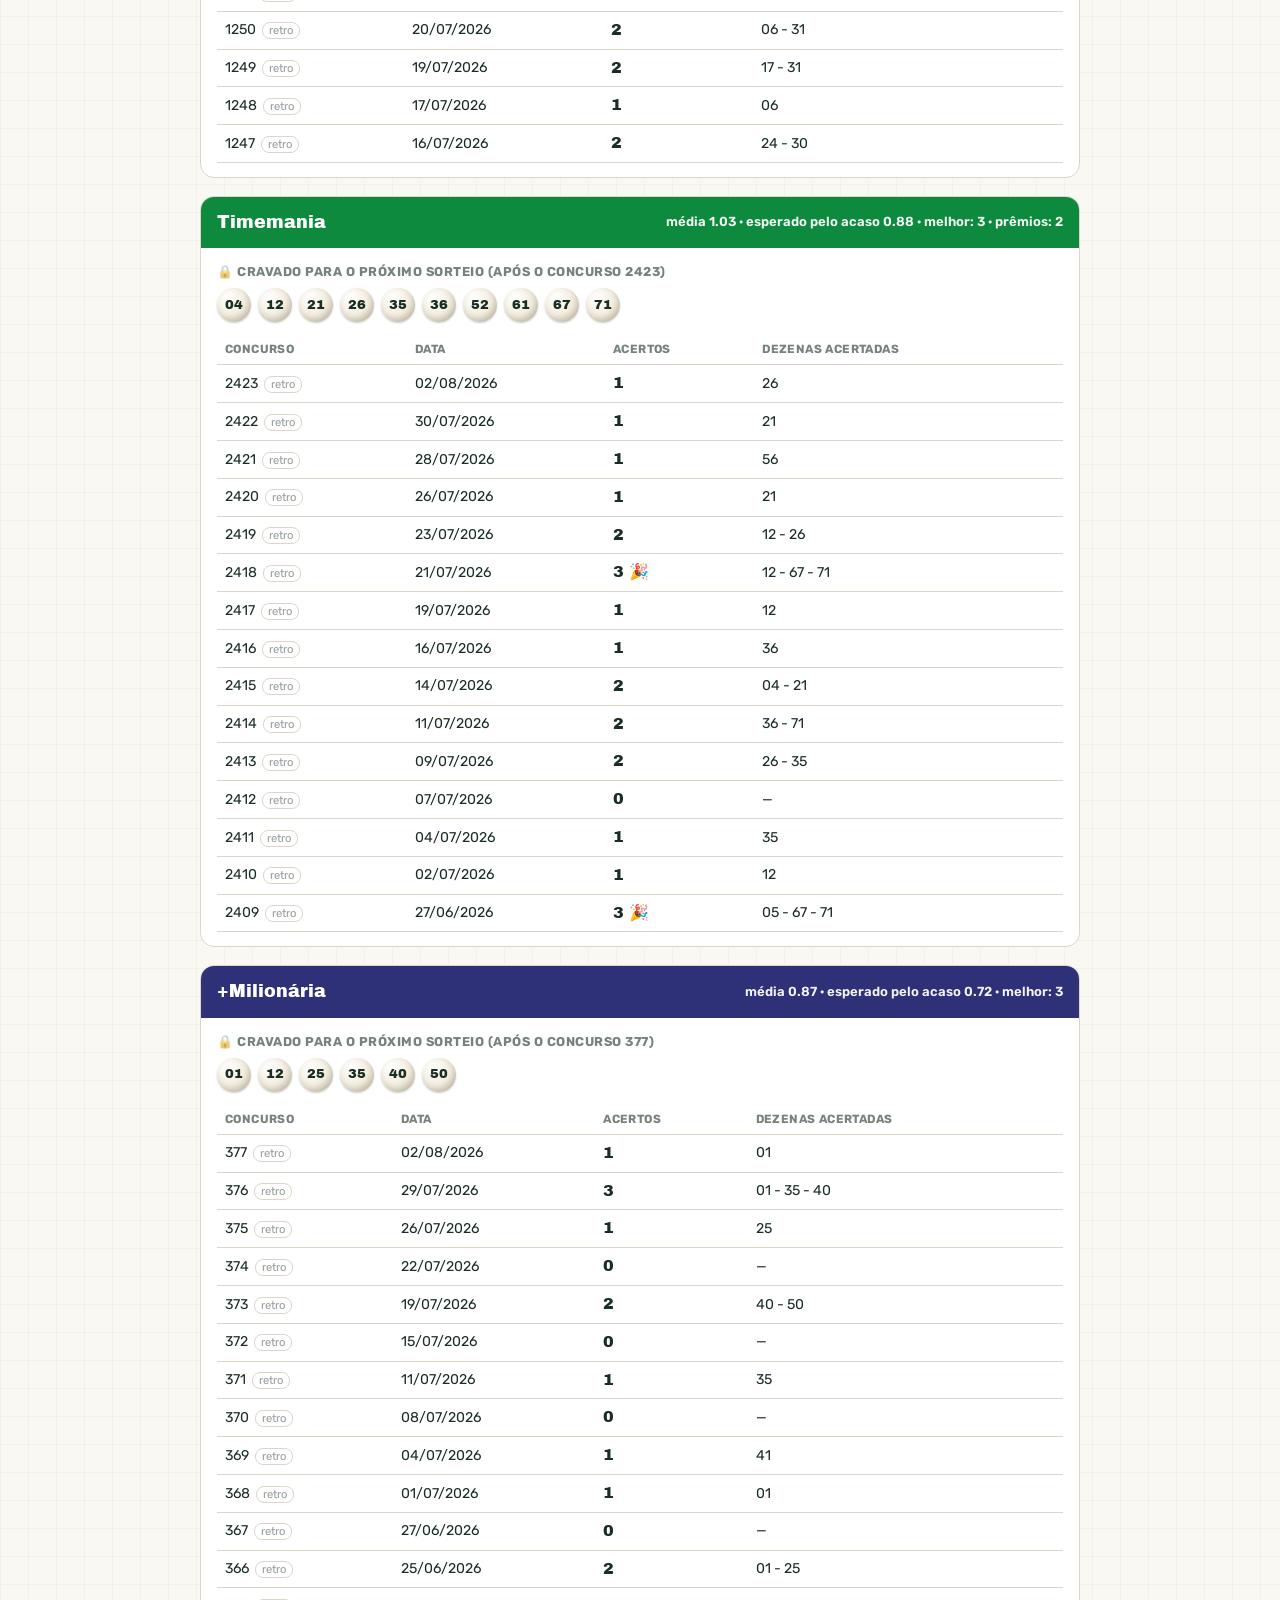
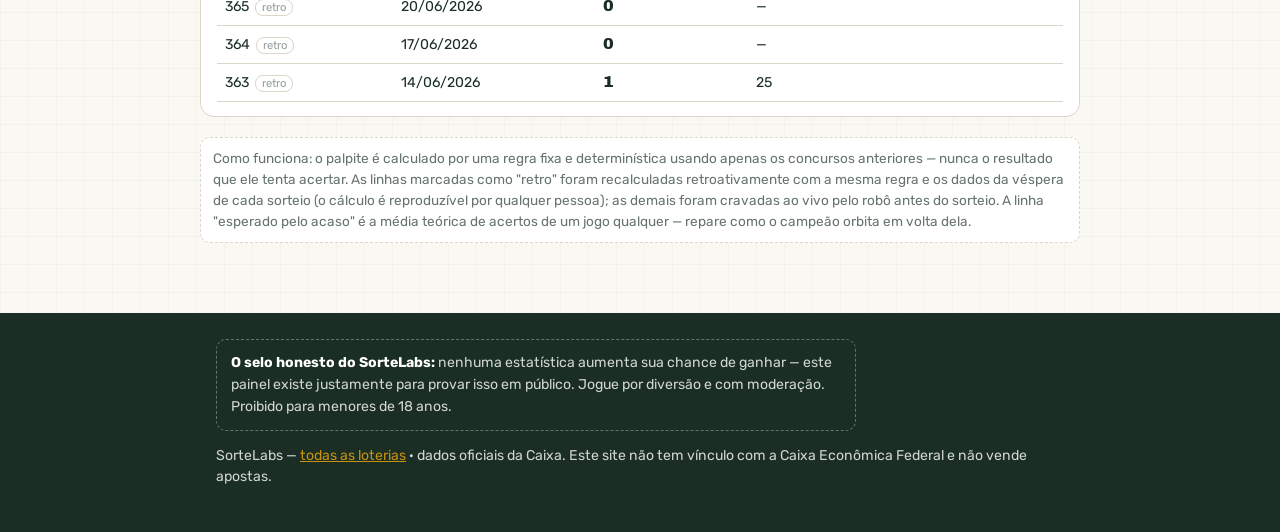
==== commit 5084871d: "Selo de prêmio sem repetir o número de acertos Co-Authored-By: Claude Fable 5 <noreply@anthropic.com" ====
--- a/desafio.html
+++ b/desafio.html
@@ -164,12 +164,12 @@
         const alvo = new Set(h.resultado);
         const certas = h.jogo.filter(n => alvo.has(n));
         const tr = document.createElement("tr");
-        const premio = cfg.premios[h.acertos];
+        const selo = SL.seloPremio(cfg, h.acertos);
         tr.innerHTML =
           "<td>" + h.concurso + (h.retro ? "<span class='tag-retro'>retro</span>" : "") + "</td>" +
           "<td>" + h.data + "</td>" +
           "<td class='num-acertos'>" + h.acertos +
-            (premio ? " <span class='premio'>" + premio + "</span>" : "") + "</td>" +
+            (selo ? " <span class='premio'>" + selo + "</span>" : "") + "</td>" +
           "<td>" + (certas.length ? certas.map(SL.dez).join(" - ") : "—") + "</td>";
         tb.appendChild(tr);
       });
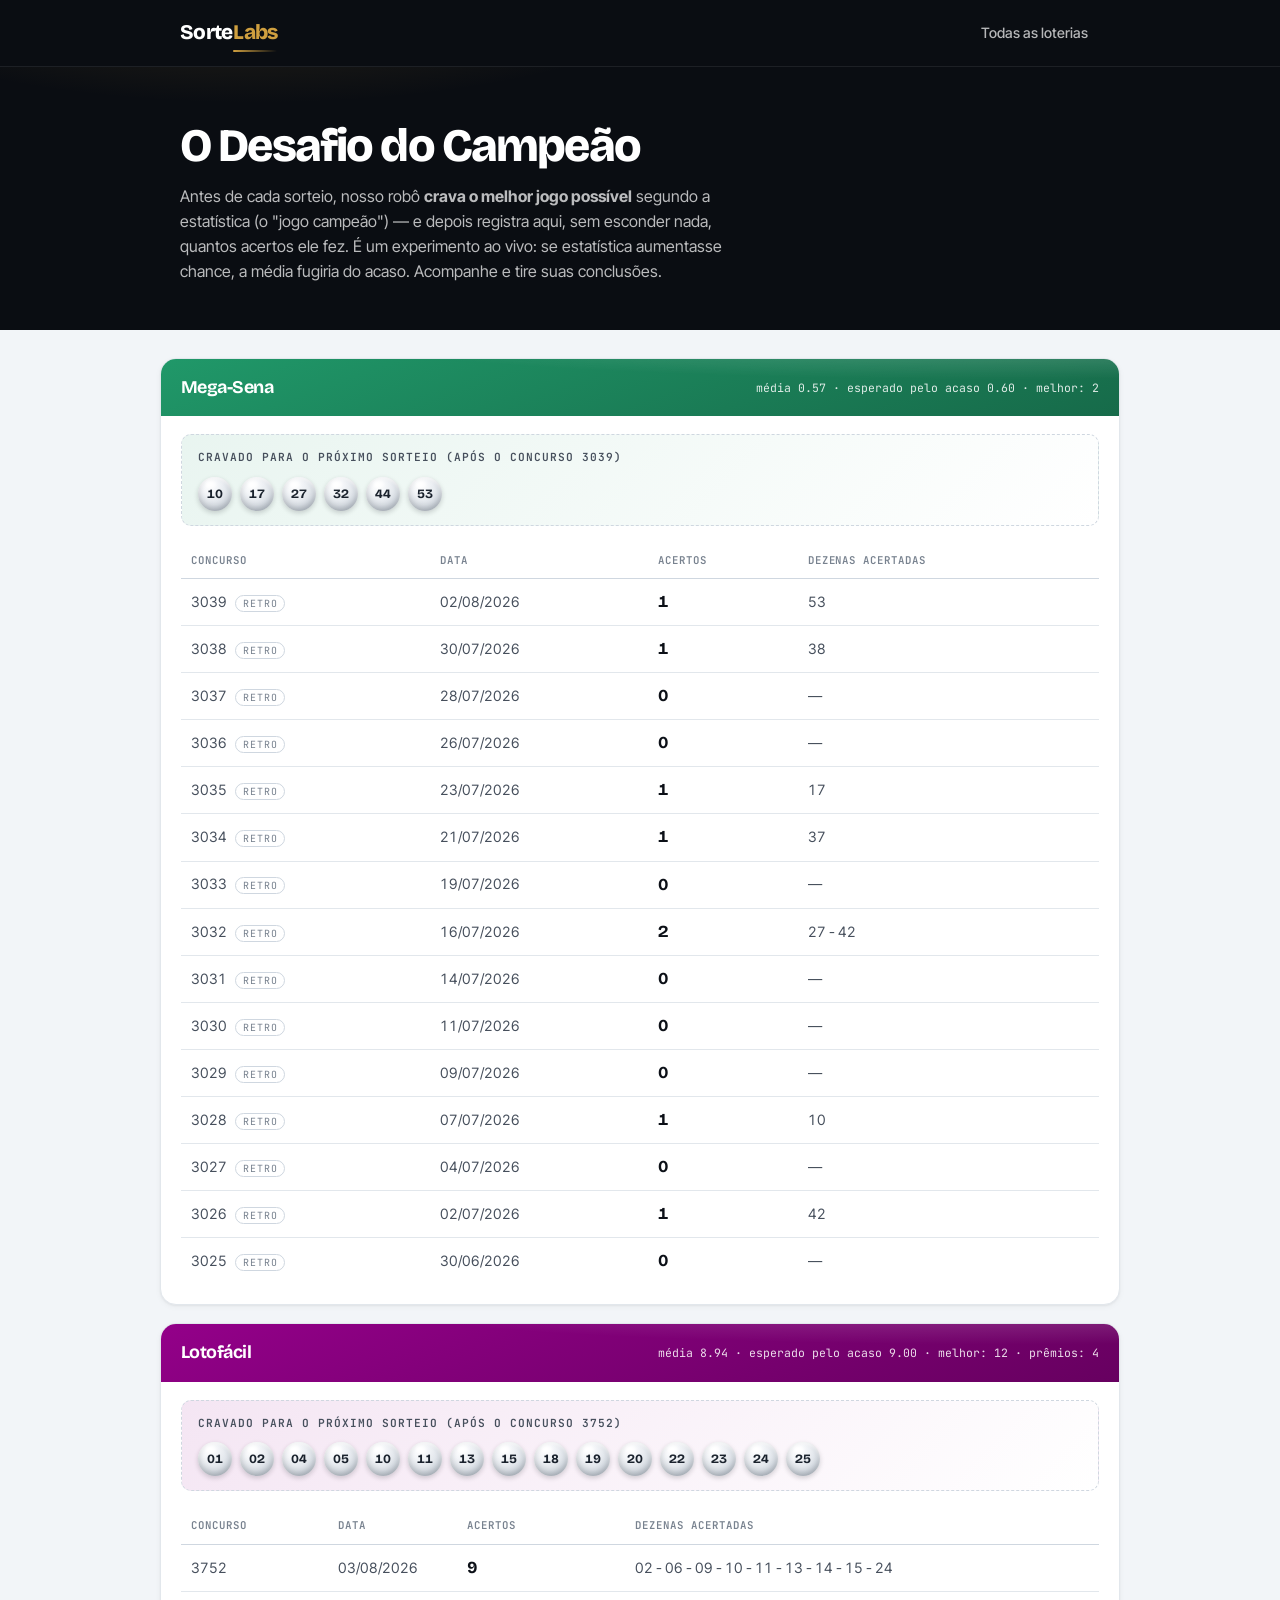
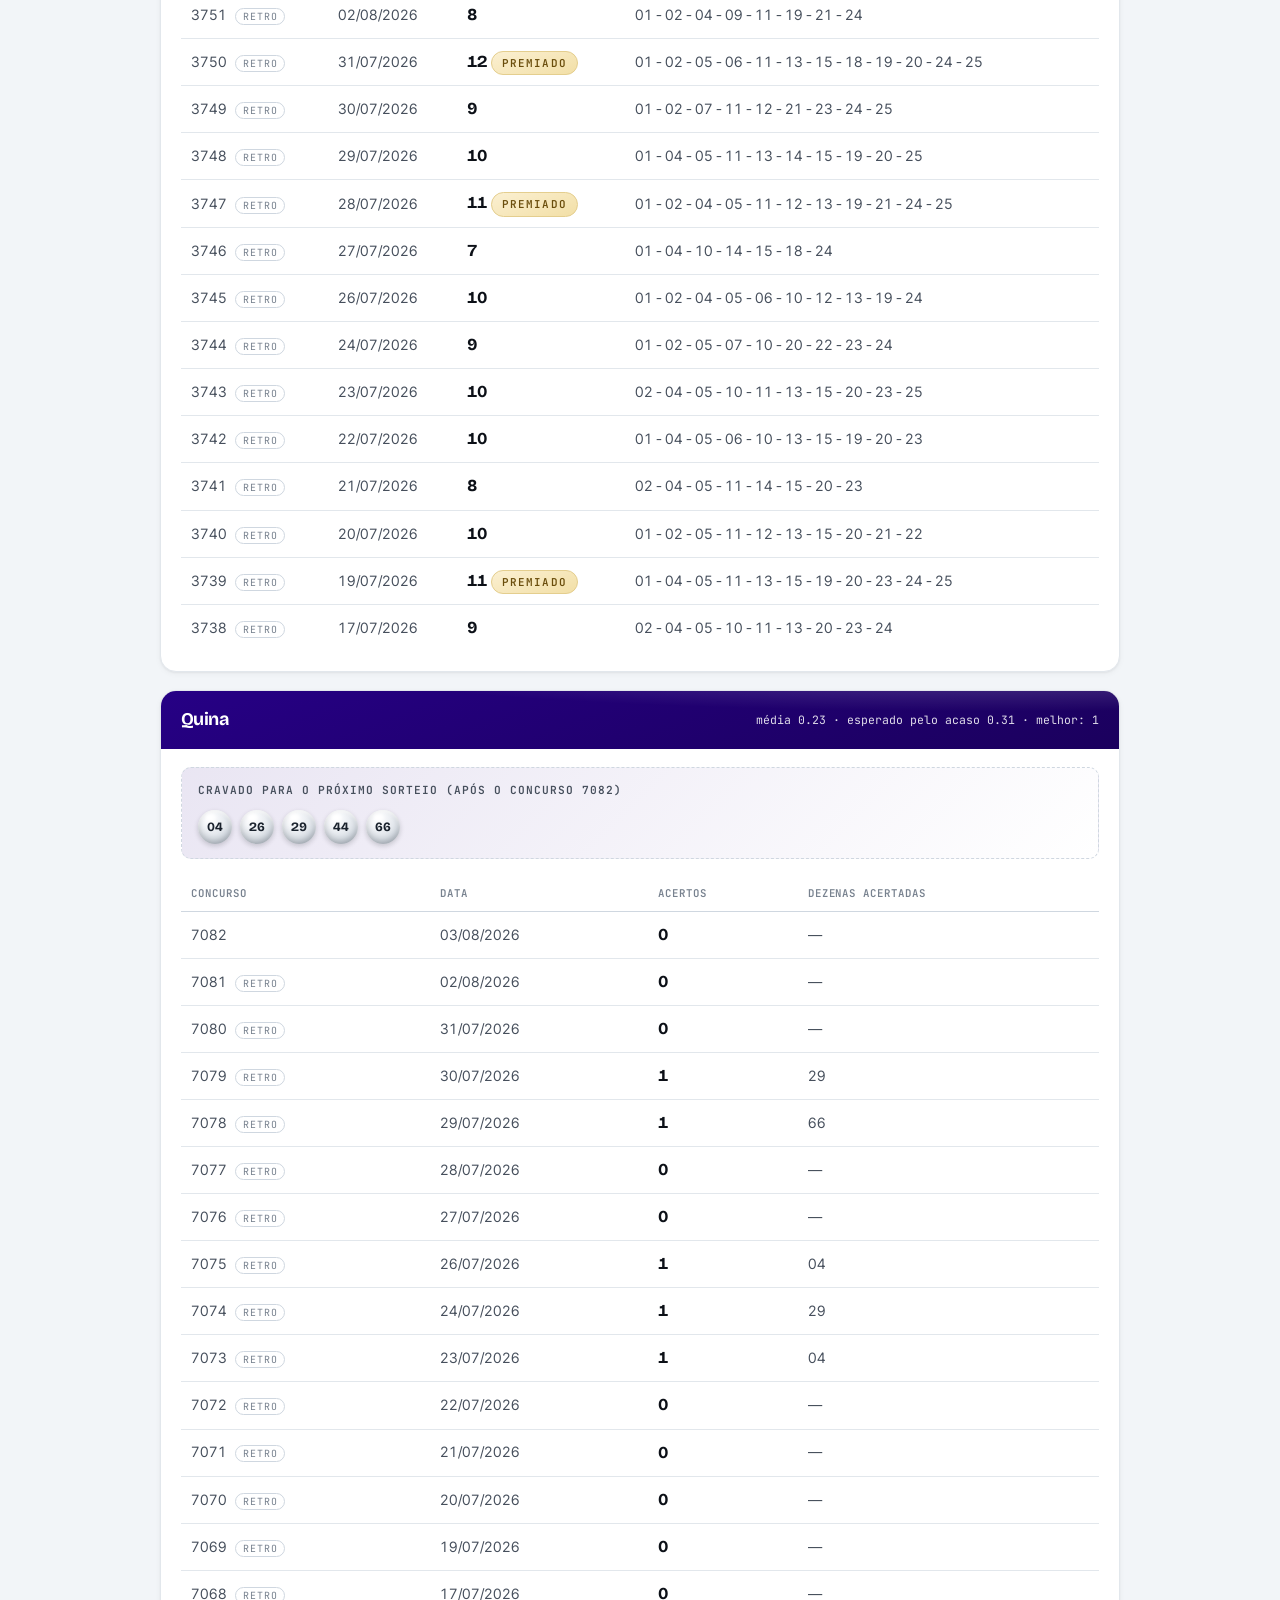
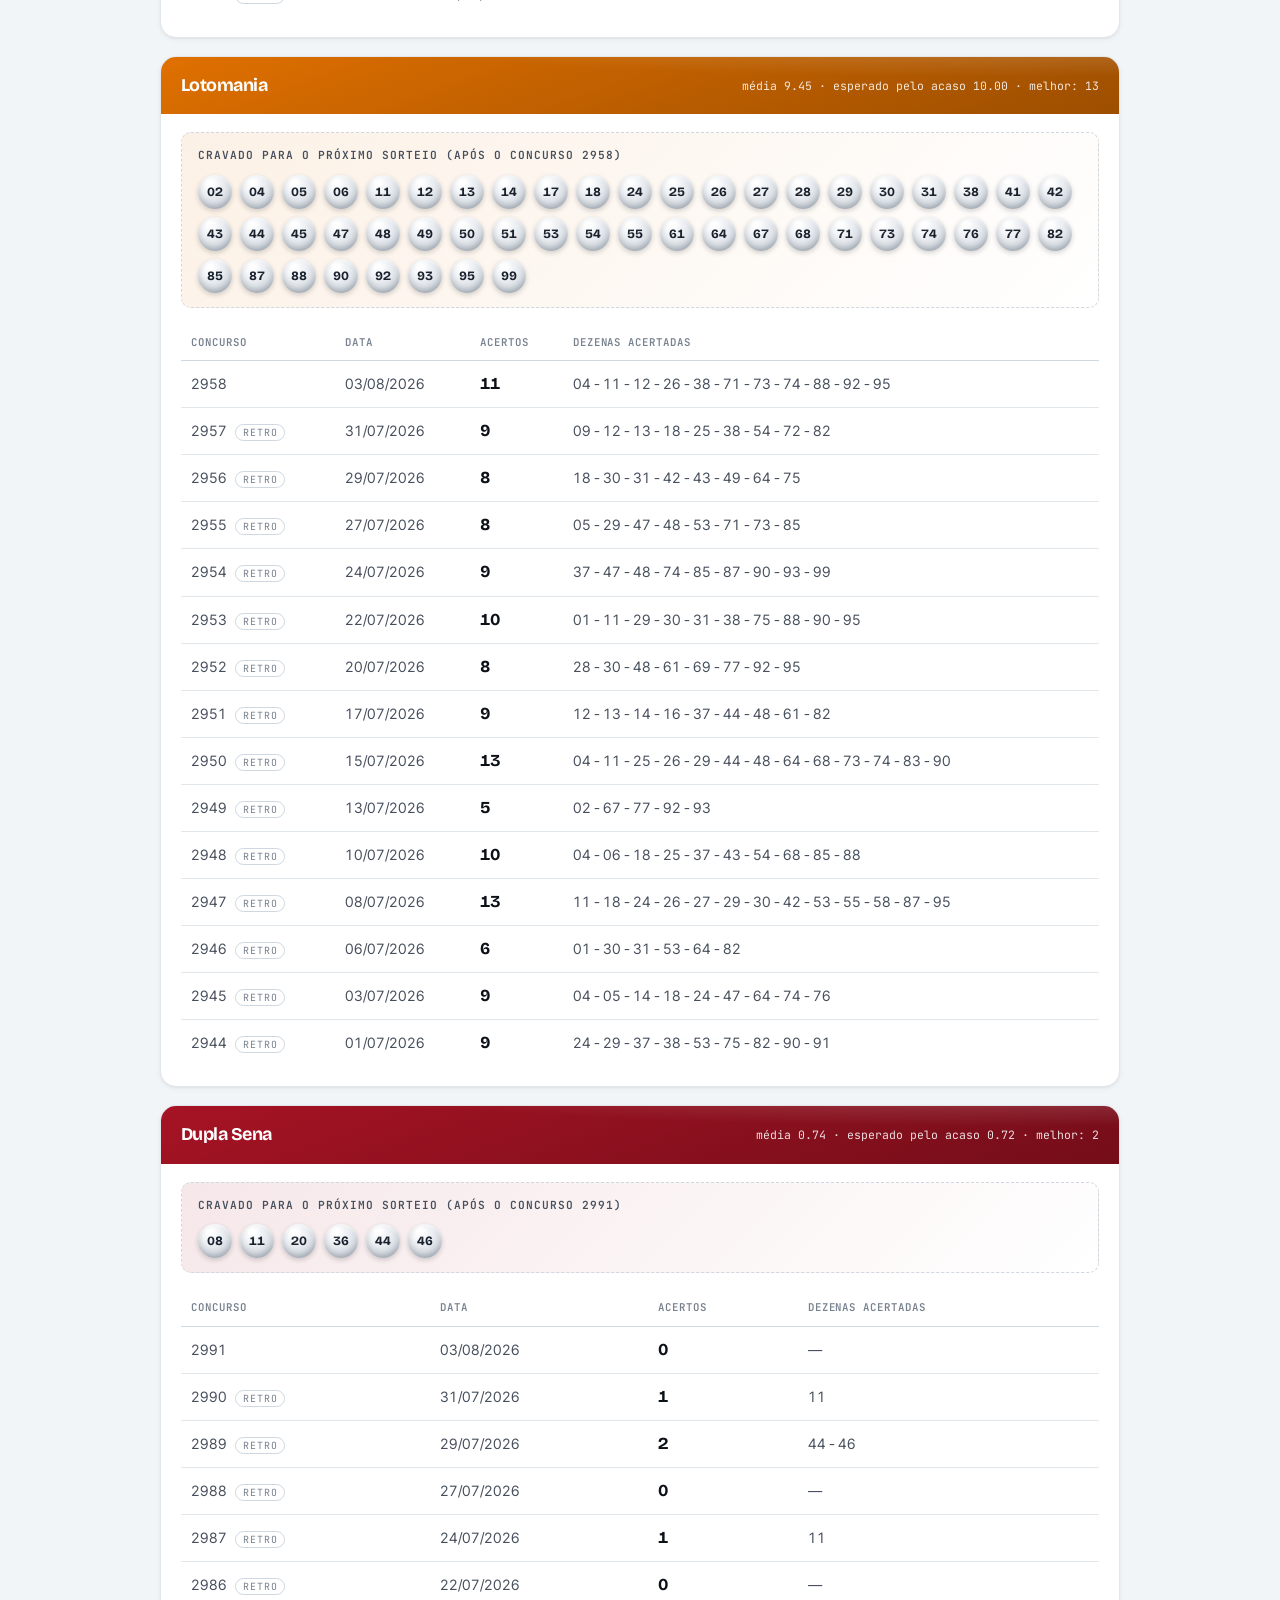
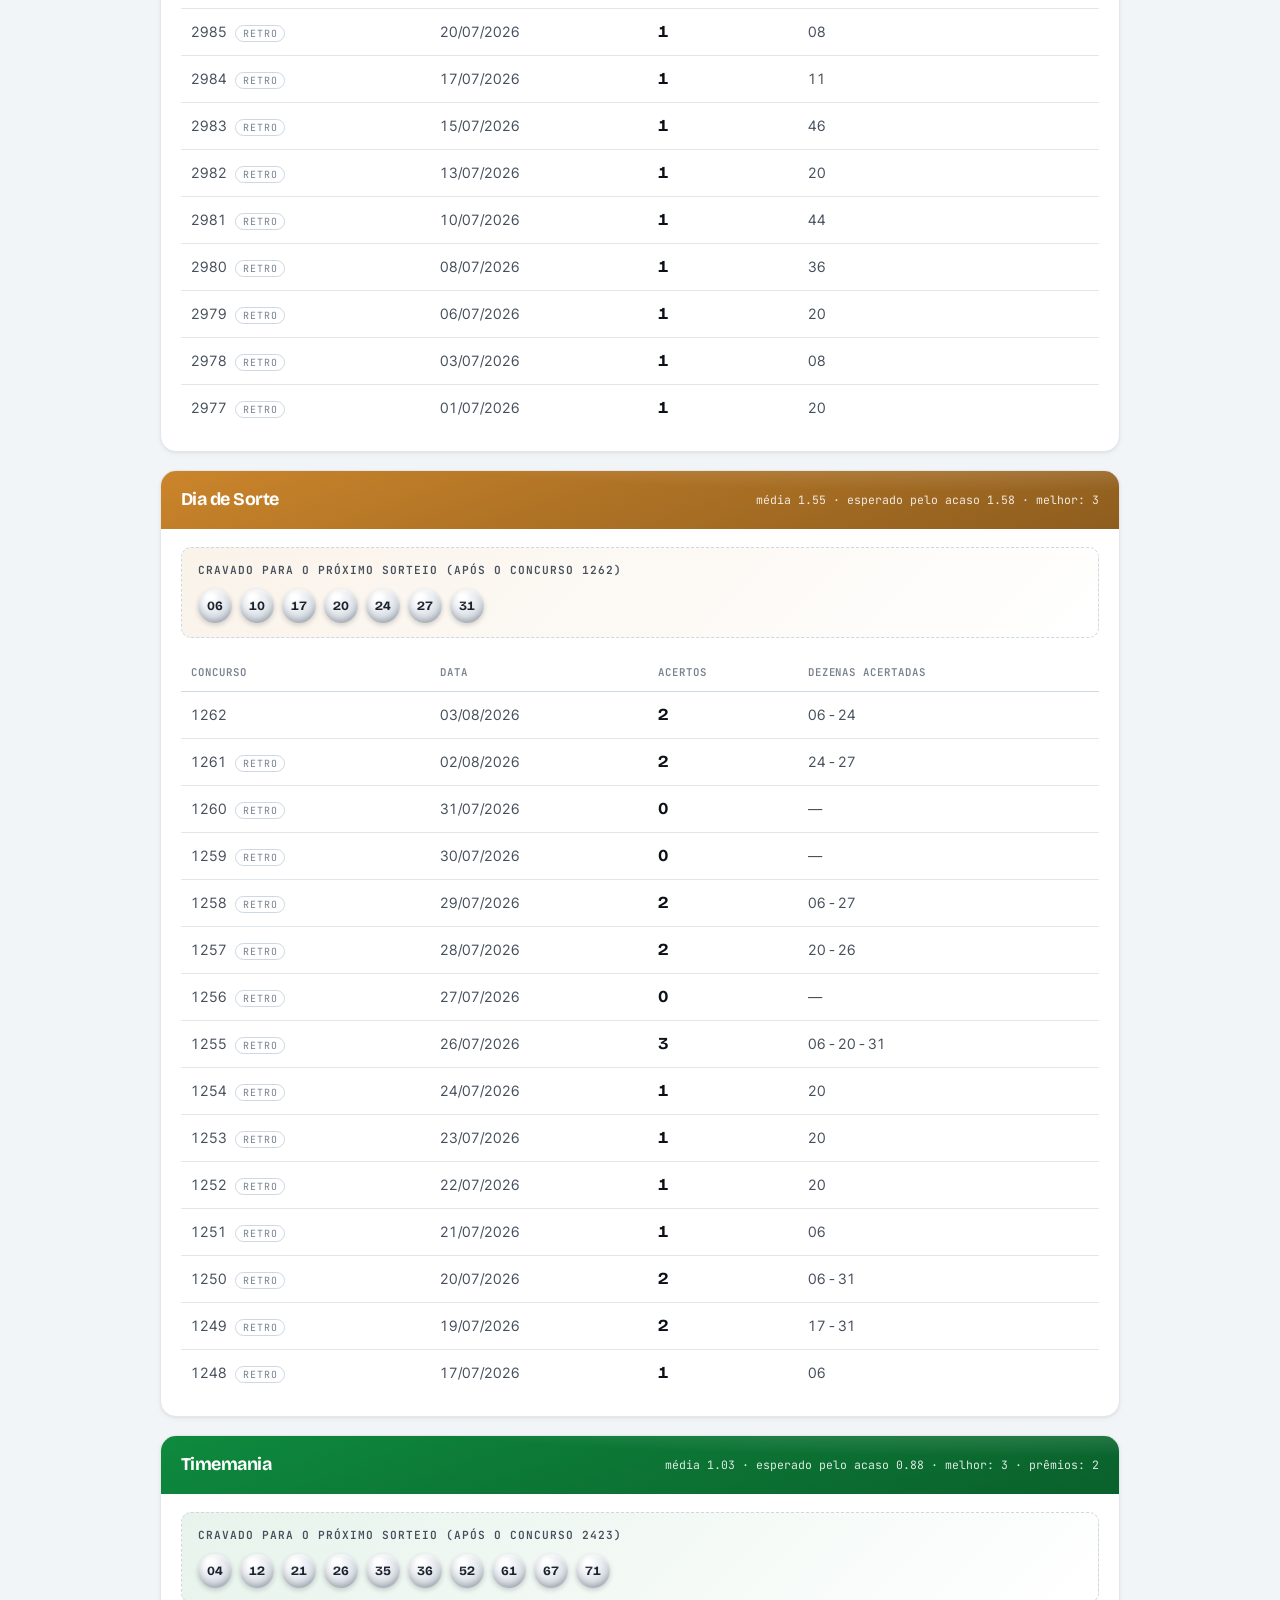
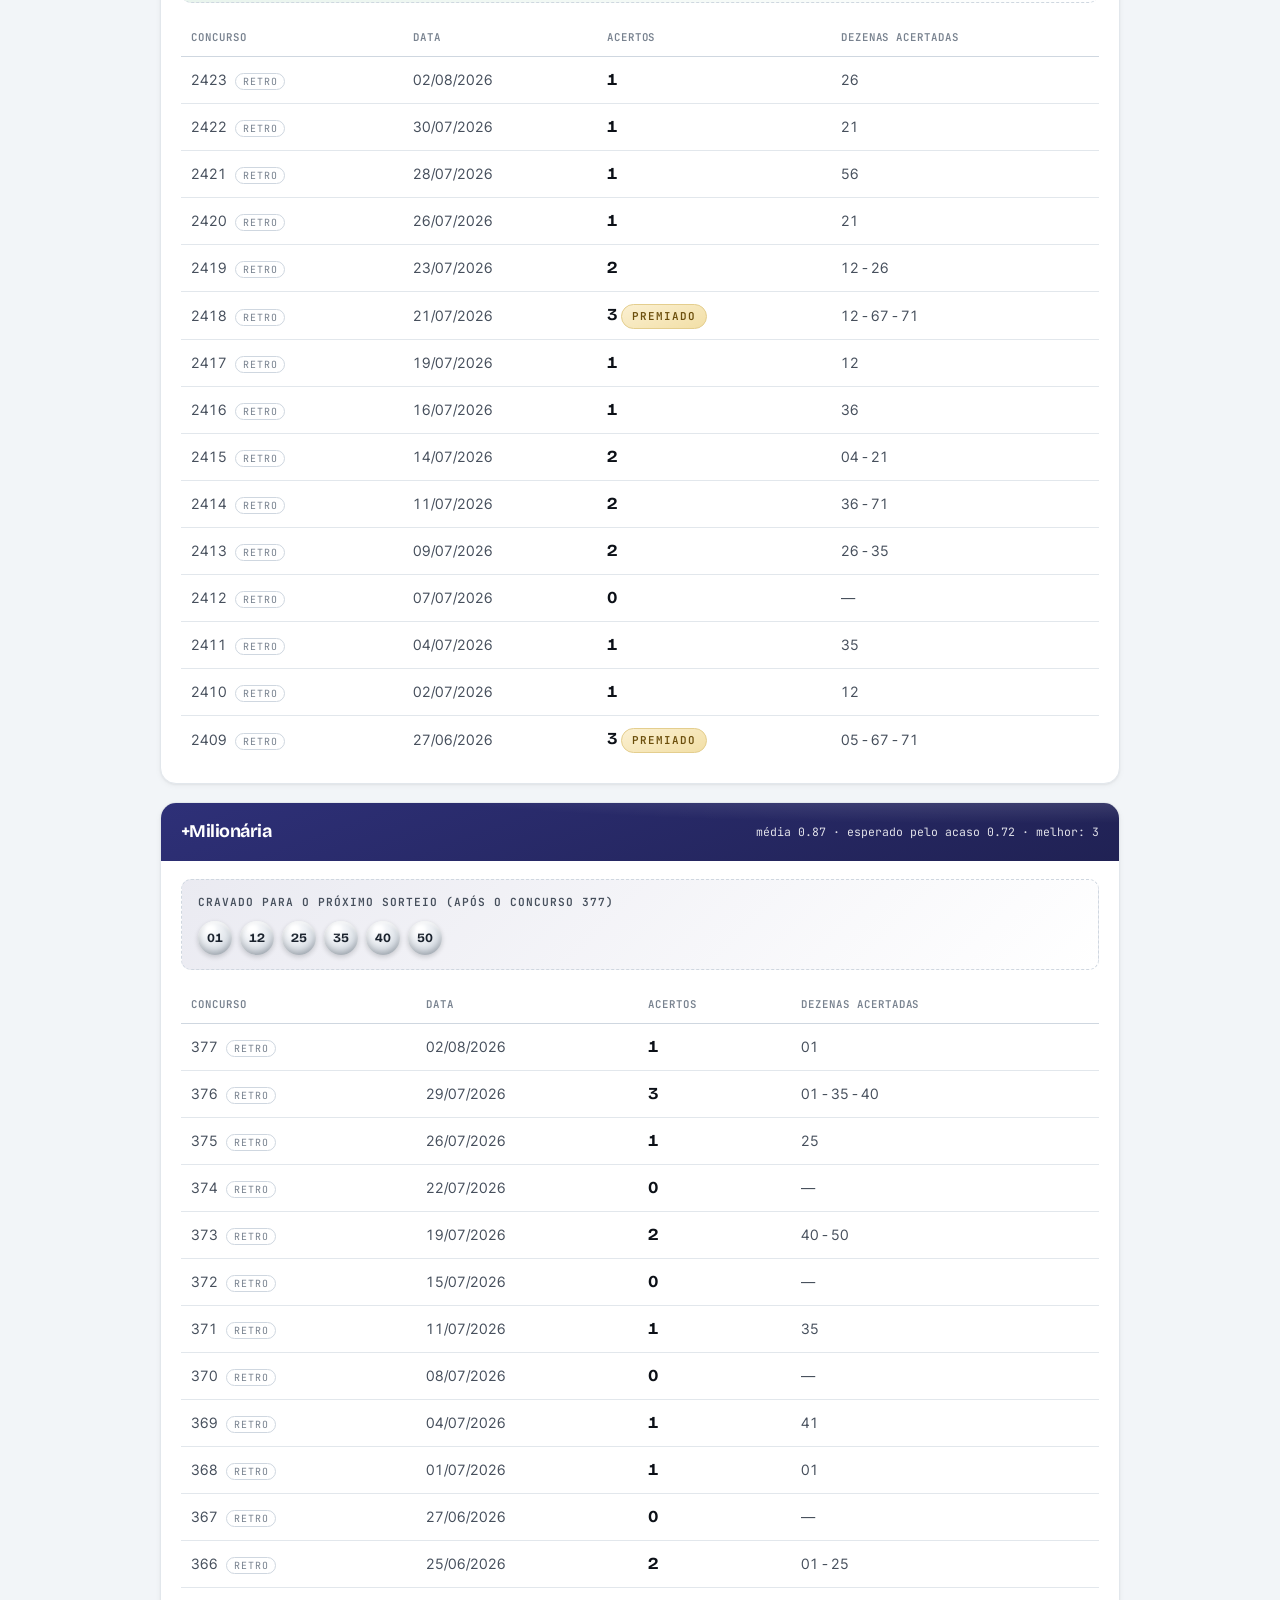
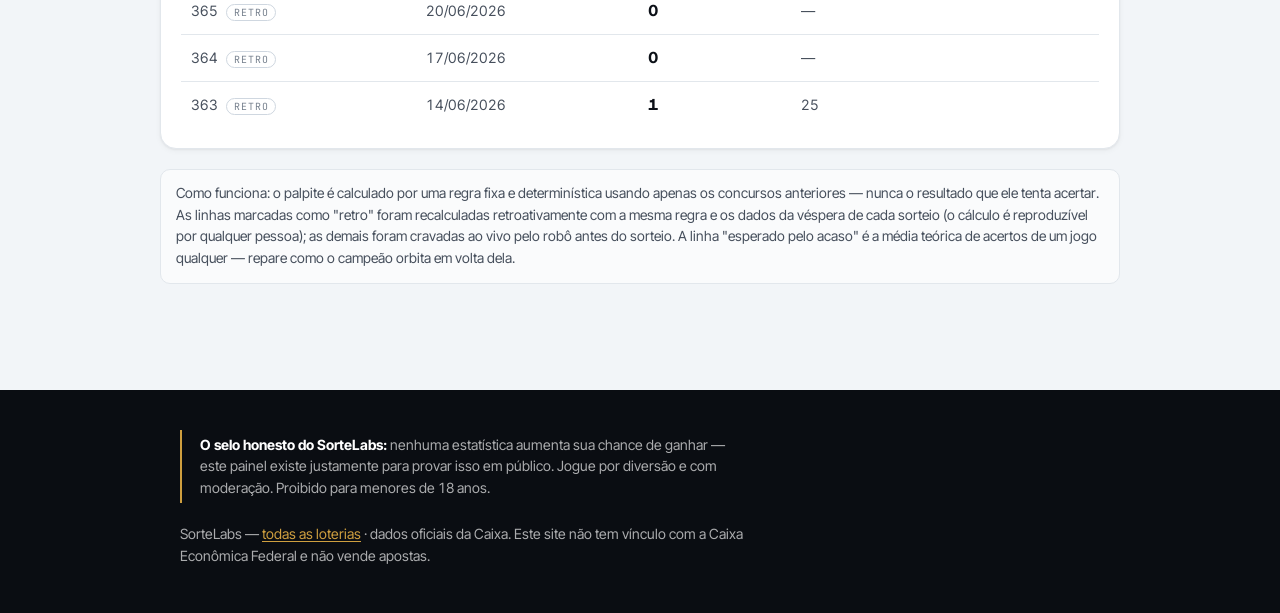
==== commit 43cd5eb6: "Identidade visual nova e correção do robô de atualização Visual: herói em grafite com o volante que " ====
--- a/desafio.html
+++ b/desafio.html
@@ -12,46 +12,23 @@
 <link rel="canonical" href="https://sortelabs.com.br/desafio.html">
 <link rel="preconnect" href="https://fonts.googleapis.com">
 <link rel="preconnect" href="https://fonts.gstatic.com" crossorigin>
-<link href="https://fonts.googleapis.com/css2?family=Archivo+Black&family=Rubik:wght@400;600;700&display=swap" rel="stylesheet">
+<link href="https://fonts.googleapis.com/css2?family=Bricolage+Grotesque:opsz,wght@12..96,600..800&family=Inter+Tight:wght@400;500;600;700&family=JetBrains+Mono:wght@400;600&display=swap" rel="stylesheet">
 <link rel="stylesheet" href="css/estilo.css">
-<link rel="icon" href="data:image/svg+xml,<svg xmlns='http://www.w3.org/2000/svg' viewBox='0 0 100 100'><circle cx='50' cy='50' r='46' fill='%23C99011'/><text x='50' y='66' font-size='48' text-anchor='middle' font-family='Arial Black'>7</text></svg>">
-<style>
-  .cabecalho-desafio { background: var(--tinta); color: #fff; padding: 30px 0 26px; }
-  .cabecalho-desafio h1 { font-family: var(--fonte-display); font-weight: 400;
-    font-size: clamp(1.6rem, 5vw, 2.3rem); margin: 0 0 10px; }
-  .cabecalho-desafio p { max-width: 640px; margin: 0; color: #fffd; }
-  .secao-loteria { border-radius: var(--raio); overflow: hidden;
-    border: 1px solid var(--linha); margin-bottom: 18px; background: #fff; }
-  .secao-loteria > header { color: #fff; padding: 12px 16px;
-    font-family: var(--fonte-display); font-size: 1.1rem;
-    display: flex; justify-content: space-between; align-items: center; gap: 8px; flex-wrap: wrap; }
-  .secao-loteria > header .medias { font-family: var(--fonte-corpo);
-    font-size: .82rem; font-weight: 600; opacity: .95; }
-  .secao-loteria .corpo { padding: 14px 16px; }
-  .cravado { margin-bottom: 12px; }
-  .cravado .rotulo-cravado { font-size: .8rem; font-weight: 700;
-    text-transform: uppercase; letter-spacing: .5px; color: #1a2e2499; margin-bottom: 6px; }
-  table.hist { width: 100%; border-collapse: collapse; font-size: .88rem; }
-  .hist th, .hist td { padding: 6px 8px; border-bottom: 1px solid var(--linha); text-align: left; }
-  .hist th { font-size: .74rem; text-transform: uppercase; letter-spacing: .4px; color: #1a2e2499; }
-  .hist .acertou { font-weight: 700; }
-  .hist .tag-retro { font-size: .7rem; color: #1a2e2477; border: 1px solid var(--linha);
-    border-radius: 8px; padding: 1px 6px; margin-left: 6px; }
-  .hist td.num-acertos { font-family: var(--fonte-display); font-size: 1rem; }
-</style>
+<link rel="icon" href="data:image/svg+xml,<svg xmlns='http://www.w3.org/2000/svg' viewBox='0 0 100 100'><rect width='100' height='100' rx='22' fill='%230A0D12'/><rect x='18' y='18' width='26' height='26' rx='6' fill='%23CF9F3F'/><rect x='56' y='18' width='26' height='26' rx='6' fill='%23222A35'/><rect x='18' y='56' width='26' height='26' rx='6' fill='%23222A35'/><rect x='56' y='56' width='26' height='26' rx='6' fill='%23CF9F3F'/></svg>">
+
 </head>
 <body>
 
 <header class="topo">
   <div class="miolo">
-    <a class="marca" href="index.html"><span class="bolinha-logo">7</span>SorteLabs</a>
+    <a class="marca" href="index.html"><span class="sorte">Sorte</span><span class="labs">Labs</span></a>
     <nav><a href="index.html">Todas as loterias</a></nav>
   </div>
 </header>
 
 <div class="cabecalho-desafio">
   <div class="miolo">
-    <h1>🎯 O Desafio do Campeão</h1>
+    <h1>O Desafio do Campeão</h1>
     <p>Antes de cada sorteio, nosso robô <strong>crava o melhor jogo
     possível</strong> segundo a estatística (o "jogo campeão") — e depois
     registra aqui, sem esconder nada, quantos acertos ele fez. É um
@@ -85,6 +62,7 @@
   </div>
 </footer>
 
+<script src="js/interface.js"></script>
 <script src="js/motor.js"></script>
 <script>
 "use strict";
@@ -132,7 +110,6 @@
       const premiados = hist.filter(h => cfg.premios[h.acertos]).length;
 
       const cab = document.createElement("header");
-      cab.style.background = CORES[slug];
       cab.innerHTML = "<span>" + cfg.nome + "</span>" +
         "<span class='medias'>média " + media.toFixed(2) +
         " · esperado pelo acaso " + esperado.toFixed(2) +
@@ -148,7 +125,7 @@
         crav.className = "cravado";
         const rot = document.createElement("div");
         rot.className = "rotulo-cravado";
-        rot.textContent = "🔒 Cravado para o próximo sorteio (após o concurso " +
+        rot.textContent = "Cravado para o próximo sorteio (após o concurso " +
           d.pendente.apos + ")";
         crav.appendChild(rot);
         crav.appendChild(bolas(d.pendente.jogo));
--- a/css/estilo.css
+++ b/css/estilo.css
@@ -1,281 +1,728 @@
-/* SorteLab — estética de volante de aposta.
-   Paleta: papel #FAF8F3 · tinta #1A2E24 · verde-caixa #17845C ·
-   dourado #C99011 · linha #DCD6C8 · accent por loteria via --cor. */
+/* ============================================================
+   SorteLabs — identidade "estúdio de sorteio".
+   Grafite e ouro no institucional, superfícies claras e precisas
+   nas ferramentas, e a cor oficial de cada loteria como luz de
+   ambiente. Elemento assinatura: o volante que se preenche.
+   ============================================================ */
 
 :root {
-  --papel: #FAF8F3;
-  --tinta: #1A2E24;
-  --verde: #17845C;
-  --dourado: #C99011;
-  --linha: #DCD6C8;
-  --cor: var(--verde);          /* cada página de loteria sobrescreve */
-  --cor-suave: #17845C14;
-  --raio: 14px;
-  --fonte-display: "Archivo Black", "Arial Black", sans-serif;
-  --fonte-corpo: "Rubik", "Segoe UI", sans-serif;
-  --fonte-dados: "Consolas", "Menlo", monospace;
+  --grafite: #0A0D12;
+  --carvao: #151A22;
+  --nevoa: #F2F5F8;
+  --superficie: #FFFFFF;
+  --ouro: #CF9F3F;
+
+  --tinta: #0C1017;
+  --tinta-media: #464F5C;
+  --tinta-fraca: #78828F;
+  --linha: #E2E7EC;
+  --linha-forte: #CFD7E0;
+  --alerta: #A81428;
+
+  --cor: #12805B;                 /* sobrescrito por página/seção */
+
+  --r-p: 10px;
+  --r: 16px;
+  --r-g: 24px;
+
+  --sombra-1: 0 1px 2px rgba(12, 16, 23, .05), 0 2px 6px rgba(12, 16, 23, .04);
+  --sombra-2: 0 2px 4px rgba(12, 16, 23, .06), 0 14px 32px rgba(12, 16, 23, .09);
+  --sombra-3: 0 24px 60px rgba(12, 16, 23, .16);
+
+  --display: "Bricolage Grotesque", "Archivo Black", system-ui, sans-serif;
+  --corpo: "Inter Tight", "Inter", system-ui, -apple-system, sans-serif;
+  --dados: "JetBrains Mono", ui-monospace, "Consolas", monospace;
+
+  --t: 200ms cubic-bezier(.2, .7, .3, 1);
+}
+
+/* derivadas de --cor em qualquer elemento que a redefina */
+*, *::before, *::after {
+  --cor-escura: color-mix(in srgb, var(--cor) 70%, #000);
+  --cor-clara: color-mix(in srgb, var(--cor) 10%, #fff);
+  --cor-vidro: color-mix(in srgb, var(--cor) 15%, transparent);
+  --luz-cor: color-mix(in srgb, var(--cor) 26%, transparent);
 }
 
 * { box-sizing: border-box; }
+html { -webkit-text-size-adjust: 100%; scroll-behavior: smooth; }
 
 body {
   margin: 0;
-  font-family: var(--fonte-corpo);
+  font-family: var(--corpo);
+  font-size: 16px;
+  line-height: 1.55;
   color: var(--tinta);
-  background-color: var(--papel);
-  /* grade sutil de volante */
+  background: var(--nevoa);
+  -webkit-font-smoothing: antialiased;
+  font-feature-settings: "tnum" 1;
+}
+
+a { color: var(--cor); text-underline-offset: 2px; }
+::selection { background: var(--cor); color: #fff; }
+
+.miolo { max-width: 960px; margin: 0 auto; padding: 0 20px; }
+
+/* ---------------------------------------------------- revelação */
+
+.revelar { opacity: 0; transform: translateY(14px); }
+.revelar.visivel {
+  opacity: 1; transform: none;
+  transition: opacity 620ms cubic-bezier(.2, .7, .3, 1),
+              transform 620ms cubic-bezier(.2, .7, .3, 1);
+}
+
+/* ---------------------------------------------------- topo */
+
+.topo {
+  background: var(--grafite);
+  color: #fff;
+  padding: 14px 0;
+  border-bottom: 1px solid rgba(255, 255, 255, .08);
+}
+.topo .miolo { display: flex; align-items: center; justify-content: space-between; gap: 12px; }
+
+.marca {
+  display: inline-flex; align-items: baseline; gap: 1px;
+  font-family: var(--display); font-weight: 800; font-size: 1.3rem;
+  letter-spacing: -.035em;
+  color: #fff; text-decoration: none;
+}
+.marca .sorte { color: #fff; }
+.marca .labs {
+  color: var(--ouro);
+  position: relative;
+}
+.marca .labs::after {
+  content: "";
+  position: absolute; left: 0; right: 0; bottom: -3px;
+  height: 2px; border-radius: 2px;
+  background: linear-gradient(90deg, var(--ouro), transparent);
+}
+.bolinha-logo { display: none; }
+
+.topo nav { display: flex; gap: 2px; }
+.topo nav a {
+  color: rgba(255, 255, 255, .7);
+  text-decoration: none; font-size: .89rem; font-weight: 500;
+  padding: 8px 12px; border-radius: 999px;
+  transition: background var(--t), color var(--t);
+}
+.topo nav a:hover { color: #fff; background: rgba(255, 255, 255, .09); }
+.topo nav a:focus-visible { outline: 2px solid var(--ouro); outline-offset: 2px; }
+
+/* ---------------------------------------------------- herói (home) */
+
+.heroi {
+  position: relative;
+  overflow: hidden;
+  background: var(--grafite);
+  color: #fff;
+  padding: 92px 0 84px;
+}
+.heroi::before {                       /* luz de estúdio */
+  content: "";
+  position: absolute; inset: -30% -10% auto -10%; height: 130%;
+  background:
+    radial-gradient(52% 60% at 22% 0%, rgba(207, 159, 63, .20) 0%, transparent 62%),
+    radial-gradient(46% 58% at 88% 12%, rgba(31, 169, 122, .18) 0%, transparent 64%);
+  pointer-events: none;
+}
+.heroi .miolo { position: relative; z-index: 2; }
+
+/* o volante: assinatura da casa */
+.volante {
+  position: absolute;
+  z-index: 1;
+  right: -60px; top: 50%;
+  transform: translateY(-50%) rotate(-8deg);
+  display: grid;
+  grid-template-columns: repeat(10, 1fr);
+  gap: 9px;
+  width: 460px;
+  opacity: .5;
+  pointer-events: none;
+  mask-image: radial-gradient(75% 75% at 60% 50%, #000 30%, transparent 78%);
+  -webkit-mask-image: radial-gradient(75% 75% at 60% 50%, #000 30%, transparent 78%);
+}
+.volante i {
+  display: block;
+  aspect-ratio: 1;
+  border-radius: 5px;
+  border: 1px solid rgba(255, 255, 255, .13);
+  background: rgba(255, 255, 255, .02);
+}
+.volante i.marcada {
+  border-color: transparent;
+  background: var(--ouro);
+  box-shadow: 0 0 14px rgba(207, 159, 63, .55);
+  animation: marcar 5.5s ease-in-out infinite;
+}
+@keyframes marcar {
+  0%, 8%    { background: rgba(255, 255, 255, .04); box-shadow: none; }
+  16%, 62%  { background: var(--ouro); box-shadow: 0 0 14px rgba(207, 159, 63, .55); }
+  78%, 100% { background: rgba(255, 255, 255, .04); box-shadow: none; }
+}
+
+.heroi h1 {
+  font-family: var(--display);
+  font-weight: 800;
+  font-size: clamp(2.4rem, 7.4vw, 4rem);
+  line-height: .98;
+  letter-spacing: -.045em;
+  margin: 0 0 20px;
+  max-width: 13ch;
+}
+.heroi h1 em { font-style: normal; color: var(--ouro); }
+.heroi p {
+  max-width: 46ch;
+  font-size: 1.08rem;
+  color: rgba(255, 255, 255, .74);
+  margin: 0 0 30px;
+}
+.heroi p strong { color: #fff; font-weight: 600; }
+
+.heroi-acoes { display: flex; flex-wrap: wrap; gap: 12px; }
+.botao-claro {
+  display: inline-flex; align-items: center; gap: 9px;
+  font-family: var(--corpo); font-weight: 600; font-size: .97rem;
+  color: var(--grafite); background: #fff;
+  padding: 13px 22px; border: 0; border-radius: 999px;
+  text-decoration: none; cursor: pointer;
+  transition: transform var(--t), box-shadow var(--t);
+  box-shadow: 0 6px 20px rgba(0, 0, 0, .3);
+}
+.botao-claro:hover { transform: translateY(-2px); box-shadow: 0 10px 26px rgba(0, 0, 0, .38); }
+.botao-vazado {
+  display: inline-flex; align-items: center; gap: 9px;
+  font-family: var(--corpo); font-weight: 600; font-size: .97rem;
+  color: #fff; background: transparent;
+  padding: 13px 22px; border: 1px solid rgba(255, 255, 255, .28); border-radius: 999px;
+  text-decoration: none;
+  transition: background var(--t), border-color var(--t);
+}
+.botao-vazado:hover { background: rgba(255, 255, 255, .1); border-color: rgba(255, 255, 255, .5); }
+.botao-claro:focus-visible, .botao-vazado:focus-visible { outline: 2px solid var(--ouro); outline-offset: 3px; }
+
+/* ---------------------------------------------------- seções da home */
+
+.secao { padding: 60px 0 10px; }
+.secao > .rotulo-secao {
+  display: block;
+  font-family: var(--dados); font-size: .72rem; font-weight: 600;
+  text-transform: uppercase; letter-spacing: .16em;
+  color: var(--tinta-fraca);
+  margin-bottom: 10px;
+}
+.secao > h2 {
+  font-family: var(--display); font-weight: 700;
+  font-size: clamp(1.5rem, 4vw, 2rem);
+  letter-spacing: -.035em;
+  margin: 0 0 26px;
+}
+
+/* 8 loterias em 4 colunas (duas fileiras iguais) e 2 colunas no celular —
+   nunca uma fileira órfã. */
+.grade-loterias {
+  display: grid; gap: 14px;
+  grid-template-columns: repeat(4, minmax(0, 1fr));
+}
+.card-loteria {
+  position: relative;
+  isolation: isolate;
+  overflow: hidden;
+  display: flex; flex-direction: column; justify-content: center;
+  min-height: 106px;
+  padding: 18px;
+  border-radius: var(--r);
+  color: #fff; text-decoration: none;
+  background:
+    radial-gradient(120% 130% at 90% -25%, rgba(255, 255, 255, .3) 0%, transparent 58%),
+    linear-gradient(158deg, var(--cor) 0%, var(--cor-escura) 100%);
+  box-shadow: var(--sombra-1);
+  transition: transform var(--t), box-shadow var(--t);
+}
+.card-loteria::before {                  /* trama de volante no cartão */
+  content: "";
+  position: absolute; inset: 0; z-index: -1;
   background-image:
-    linear-gradient(#1a2e2408 1px, transparent 1px),
-    linear-gradient(90deg, #1a2e2408 1px, transparent 1px);
-  background-size: 28px 28px;
-  line-height: 1.55;
-  -webkit-font-smoothing: antialiased;
-}
-
-a { color: var(--verde); }
-
-.miolo { max-width: 880px; margin: 0 auto; padding: 0 16px; }
-
-/* ---------------- cabeçalho ---------------- */
-
-.topo {
-  background: var(--tinta);
+    linear-gradient(rgba(255, 255, 255, .12) 1px, transparent 1px),
+    linear-gradient(90deg, rgba(255, 255, 255, .12) 1px, transparent 1px);
+  background-size: 18px 18px;
+  opacity: .35;
+  mask-image: linear-gradient(200deg, #000 0%, transparent 62%);
+  -webkit-mask-image: linear-gradient(200deg, #000 0%, transparent 62%);
+}
+.card-loteria strong {
+  font-family: var(--display); font-weight: 700; font-size: 1.12rem;
+  letter-spacing: -.03em;
+}
+.card-loteria span {
+  font-size: .81rem; line-height: 1.35;
+  color: rgba(255, 255, 255, .82);
+}
+.card-loteria:hover {
+  transform: translateY(-4px);
+  box-shadow: var(--sombra-2), 0 16px 40px var(--luz-cor);
+}
+.card-loteria:focus-visible { outline: 3px solid var(--tinta); outline-offset: 3px; }
+
+/* ---------------------------------------------------- faixa da loteria */
+
+.faixa-loteria {
+  position: relative; overflow: hidden;
   color: #fff;
-  padding: 10px 0;
-}
-.topo .miolo {
-  display: flex; align-items: center; gap: 10px;
-  justify-content: space-between;
-}
-.marca {
-  font-family: var(--fonte-display);
-  font-size: 1.35rem;
-  color: #fff; text-decoration: none;
+  padding: 34px 0 28px;
+  background:
+    radial-gradient(120% 130% at 86% -30%, rgba(255, 255, 255, .26) 0%, transparent 58%),
+    linear-gradient(158deg, var(--cor) 0%, var(--cor-escura) 100%);
+}
+.faixa-loteria::after {
+  content: "";
+  position: absolute; inset: 0;
+  background-image:
+    linear-gradient(rgba(255, 255, 255, .13) 1px, transparent 1px),
+    linear-gradient(90deg, rgba(255, 255, 255, .13) 1px, transparent 1px);
+  background-size: 26px 26px;
+  mask-image: linear-gradient(190deg, #000 0%, transparent 70%);
+  -webkit-mask-image: linear-gradient(190deg, #000 0%, transparent 70%);
+  opacity: .5;
+  pointer-events: none;
+}
+.faixa-loteria .miolo { position: relative; z-index: 1; }
+.faixa-loteria h1 {
+  font-family: var(--display); font-weight: 800;
+  font-size: clamp(2rem, 6.2vw, 2.9rem);
+  letter-spacing: -.04em; line-height: 1.02;
+  margin: 0 0 7px;
+}
+.faixa-loteria .sub { margin: 0; font-size: .92rem; color: rgba(255, 255, 255, .82); }
+
+.ultimo-resultado {
+  margin-top: 20px;
+  display: flex; flex-wrap: wrap; align-items: center; gap: 11px;
+  font-size: .87rem;
+}
+.ultimo-resultado .rotulo {
   display: inline-flex; align-items: center; gap: 8px;
-  letter-spacing: .5px;
-}
-.marca .bolinha-logo {
-  width: 26px; height: 26px; border-radius: 50%;
-  background: radial-gradient(circle at 32% 28%, #ffffffcc, var(--dourado) 58%, #8a6008);
-  display: inline-flex; align-items: center; justify-content: center;
-  color: var(--tinta); font-size: .72rem; font-family: var(--fonte-display);
-}
-.topo nav a {
-  color: #fffc; text-decoration: none; font-size: .9rem; margin-left: 14px;
-}
-.topo nav a:hover { color: #fff; }
-
-/* faixa da loteria */
-.faixa-loteria {
-  background: var(--cor);
-  color: #fff;
-  padding: 22px 0 18px;
-}
-.faixa-loteria h1 {
-  font-family: var(--fonte-display);
-  margin: 0 0 4px;
-  font-size: clamp(1.6rem, 5vw, 2.3rem);
-  letter-spacing: .5px;
-}
-.faixa-loteria .sub { margin: 0; opacity: .92; font-size: .95rem; }
-.ultimo-resultado {
-  margin-top: 14px;
-  display: flex; flex-wrap: wrap; align-items: center; gap: 8px;
-  font-size: .9rem;
-}
-.ultimo-resultado .rotulo {
-  background: #ffffff22; border-radius: 20px; padding: 3px 12px;
-}
-
-/* ---------------- bolinhas ---------------- */
-
-.bolas { display: flex; flex-wrap: wrap; gap: 7px; }
+  font-family: var(--dados); font-size: .74rem;
+  text-transform: uppercase; letter-spacing: .08em;
+  background: rgba(0, 0, 0, .22);
+  border: 1px solid rgba(255, 255, 255, .16);
+  border-radius: 999px; padding: 6px 13px;
+}
+.ultimo-resultado .rotulo::before {
+  content: ""; width: 6px; height: 6px; border-radius: 50%;
+  background: #7BE8AF; box-shadow: 0 0 0 3px rgba(123, 232, 175, .22);
+}
+
+/* ---------------------------------------------------- esferas */
+
+.bolas { display: flex; flex-wrap: wrap; gap: 8px; }
 .bola {
-  width: 42px; height: 42px; border-radius: 50%;
-  display: inline-flex; align-items: center; justify-content: center;
-  font-family: var(--fonte-display); font-size: 1rem;
-  color: var(--tinta);
-  background: radial-gradient(circle at 32% 28%, #fff, #f2ecdd 55%, #cfc6ae);
-  box-shadow: inset -2px -3px 6px #0002, 0 1px 2px #0003;
+  --tam: 44px;
+  position: relative;
+  width: var(--tam); height: var(--tam);
+  border-radius: 50%;
+  display: inline-grid; place-items: center;
   flex-shrink: 0;
+  font-family: var(--display); font-weight: 700;
+  font-size: calc(var(--tam) * .375);
+  letter-spacing: -.02em;
+  color: #1A222D;
+  background: radial-gradient(circle at 33% 24%, #FFF 0%, #F3F5F8 25%, #DDE2E8 60%, #B5BEC9 100%);
+  box-shadow:
+    inset 0 -3px 6px rgba(20, 28, 38, .24),
+    inset 0 2px 3px rgba(255, 255, 255, .95),
+    0 2px 5px rgba(12, 16, 23, .18);
+}
+.bola::after {
+  content: "";
+  position: absolute; top: 12%; left: 23%;
+  width: 31%; height: 22%; border-radius: 50%;
+  background: rgba(255, 255, 255, .8);
+  filter: blur(1.5px);
 }
 .bola.acerto {
   color: #fff;
-  background: radial-gradient(circle at 32% 28%, #ffffffb0, var(--cor) 52%, #000c 160%);
-  box-shadow: inset -2px -3px 6px #0004, 0 1px 3px #0004;
-}
-.bola.mini { width: 34px; height: 34px; font-size: .82rem; }
-
-/* ---------------- abas ---------------- */
+  background: radial-gradient(circle at 33% 24%,
+    color-mix(in srgb, var(--cor) 22%, #fff) 0%, var(--cor) 44%, var(--cor-escura) 100%);
+  box-shadow:
+    inset 0 -3px 6px rgba(0, 0, 0, .32),
+    inset 0 2px 3px rgba(255, 255, 255, .32),
+    0 3px 12px var(--luz-cor);
+}
+.bola.mini { --tam: 34px; }
+
+@keyframes surgir {
+  from { opacity: 0; transform: translateY(7px) scale(.8); }
+  to   { opacity: 1; transform: none; }
+}
+.anima .bola { animation: surgir 340ms cubic-bezier(.2, .9, .3, 1.25) backwards; }
+.anima .bola:nth-child(1) { animation-delay: 0ms; }
+.anima .bola:nth-child(2) { animation-delay: 48ms; }
+.anima .bola:nth-child(3) { animation-delay: 96ms; }
+.anima .bola:nth-child(4) { animation-delay: 144ms; }
+.anima .bola:nth-child(5) { animation-delay: 192ms; }
+.anima .bola:nth-child(6) { animation-delay: 240ms; }
+.anima .bola:nth-child(7) { animation-delay: 288ms; }
+.anima .bola:nth-child(n+8) { animation-delay: 320ms; }
+
+/* ---------------------------------------------------- abas */
 
 .abas {
-  position: sticky; top: 0; z-index: 10;
-  background: var(--papel);
-  border-bottom: 2px solid var(--linha);
-  overflow-x: auto;
-}
-.abas .miolo { display: flex; gap: 2px; padding: 0 8px; }
+  position: sticky; top: 0; z-index: 30;
+  background: rgba(242, 245, 248, .86);
+  backdrop-filter: saturate(180%) blur(14px);
+  -webkit-backdrop-filter: saturate(180%) blur(14px);
+  border-bottom: 1px solid var(--linha);
+  overflow-x: auto; scrollbar-width: none;
+}
+.abas::-webkit-scrollbar { display: none; }
+.abas .miolo { display: flex; gap: 4px; padding: 9px 16px; }
 .aba {
+  display: inline-flex; align-items: center; gap: 8px;
   border: 0; background: none; cursor: pointer;
-  font-family: var(--fonte-corpo); font-weight: 600; font-size: .92rem;
-  color: #1a2e2499;
-  padding: 13px 13px 11px;
-  border-bottom: 3px solid transparent;
+  font-family: var(--corpo); font-weight: 600; font-size: .9rem;
+  color: var(--tinta-fraca);
+  padding: 9px 15px; border-radius: 999px;
   white-space: nowrap;
-}
-.aba[aria-selected="true"] { color: var(--cor); border-bottom-color: var(--cor); }
-.aba:focus-visible { outline: 2px solid var(--cor); outline-offset: -2px; }
-
-/* ---------------- cartões e formulários ---------------- */
-
-.painel { padding: 22px 0 40px; }
+  transition: color var(--t), background var(--t), box-shadow var(--t);
+}
+.aba svg { width: 17px; height: 17px; stroke-width: 1.9; flex-shrink: 0; }
+.aba:hover { color: var(--tinta); background: rgba(12, 16, 23, .05); }
+.aba[aria-selected="true"] {
+  color: #fff;
+  background: linear-gradient(160deg, var(--cor) 0%, var(--cor-escura) 100%);
+  box-shadow: 0 6px 18px var(--luz-cor);
+}
+.aba:focus-visible { outline: 2px solid var(--tinta); outline-offset: 2px; }
+
+/* ---------------------------------------------------- cartões */
+
+.painel { padding: 28px 0 56px; }
+
 .cartao {
-  background: #fff;
+  background: var(--superficie);
   border: 1px solid var(--linha);
-  border-radius: var(--raio);
-  padding: 18px;
-  margin-bottom: 16px;
-  box-shadow: 0 1px 3px #1a2e240a;
+  border-radius: var(--r);
+  padding: 24px;
+  margin-bottom: 18px;
+  box-shadow: var(--sombra-1);
 }
 .cartao h2 {
-  margin: 0 0 4px; font-size: 1.15rem; font-family: var(--fonte-display);
-  font-weight: 400;
-}
-.cartao .dica { margin: 0 0 14px; font-size: .9rem; color: #1a2e24aa; }
-
-.linha-campos { display: flex; flex-wrap: wrap; gap: 12px; margin-bottom: 14px; }
-.campo { display: flex; flex-direction: column; gap: 4px; min-width: 130px; flex: 1; }
-.campo label { font-size: .82rem; font-weight: 600; color: #1a2e24bb; }
+  margin: 0 0 7px;
+  font-family: var(--display); font-weight: 700; font-size: 1.2rem;
+  letter-spacing: -.03em;
+}
+.cartao.destaque {
+  border-color: transparent;
+  background:
+    linear-gradient(var(--superficie), var(--superficie)) padding-box,
+    linear-gradient(140deg, var(--cor), var(--ouro)) border-box;
+  border: 1.5px solid transparent;
+}
+
+.dica { margin: 0 0 16px; font-size: .92rem; color: var(--tinta-media); }
+.dica em { font-style: normal; font-weight: 600; color: var(--tinta); }
+
+/* ---------------------------------------------------- formulários */
+
+/* Formulário como pilha uniforme: todo bloco (linha de campos, linha de
+   botões) fica com o mesmo respiro, sem margens avulsas desalinhando nada. */
+.cartao form { display: flex; flex-direction: column; gap: 18px; }
+.cartao form .linha-campos,
+.cartao form .botoes { margin: 0; }
+
+.linha-campos { display: flex; flex-wrap: wrap; gap: 14px; margin-bottom: 16px; }
+.campo { display: flex; flex-direction: column; gap: 6px; min-width: 142px; flex: 1; }
+.campo .ajuda {
+  font-size: .76rem; line-height: 1.35;
+  color: var(--tinta-fraca);
+}
+.campo label {
+  font-family: var(--dados); font-size: .71rem; font-weight: 600;
+  text-transform: uppercase; letter-spacing: .09em;
+  color: var(--tinta-fraca);
+}
 .campo input, .campo select, textarea {
-  font-family: var(--fonte-corpo); font-size: 1rem;
-  padding: 10px 12px;
-  border: 1.5px solid var(--linha); border-radius: 10px;
-  background: var(--papel); color: var(--tinta);
-  width: 100%;
-}
+  font-family: var(--corpo); font-size: 1rem; color: var(--tinta);
+  padding: 12px 14px; width: 100%;
+  background: #FAFBFC;
+  border: 1.5px solid var(--linha-forte);
+  border-radius: var(--r-p);
+  transition: border-color var(--t), box-shadow var(--t), background var(--t);
+}
+.campo input:hover, .campo select:hover, textarea:hover { border-color: var(--tinta-fraca); }
 .campo input:focus, .campo select:focus, textarea:focus {
-  outline: 2px solid var(--cor); border-color: var(--cor);
-}
-textarea { resize: vertical; min-height: 110px; font-family: var(--fonte-dados); font-size: .95rem; }
+  outline: none; background: var(--superficie);
+  border-color: var(--cor);
+  box-shadow: 0 0 0 4px var(--cor-vidro);
+}
+textarea {
+  resize: vertical; min-height: 132px;
+  font-family: var(--dados); font-size: .92rem; line-height: 1.75;
+}
+
+.botoes { display: flex; flex-wrap: wrap; gap: 10px; align-items: center; }
 
 .botao {
-  font-family: var(--fonte-corpo); font-weight: 700; font-size: 1rem;
-  background: var(--cor); color: #fff;
-  border: 0; border-radius: 10px;
-  padding: 12px 20px; cursor: pointer;
-}
-.botao:hover { filter: brightness(1.08); }
-.botao:focus-visible { outline: 3px solid var(--tinta); outline-offset: 2px; }
+  position: relative; overflow: hidden;
+  display: inline-flex; align-items: center; justify-content: center; gap: 8px;
+  font-family: var(--corpo); font-weight: 600; font-size: .97rem;
+  line-height: 1.2;
+  color: #fff; text-decoration: none; cursor: pointer;
+  background: linear-gradient(160deg, var(--cor) 0%, var(--cor-escura) 100%);
+  /* borda transparente com a mesma espessura do botão vazado: assim os dois
+     estilos têm exatamente a mesma altura e largura na mesma linha */
+  border: 1.5px solid transparent;
+  border-radius: var(--r-p);
+  padding: 12px 21px;
+  min-height: 47px;
+  box-shadow: 0 5px 16px var(--luz-cor);
+  transition: transform var(--t), box-shadow var(--t), filter var(--t);
+}
+.botao::after {                          /* brilho que atravessa no hover */
+  content: "";
+  position: absolute; inset: 0;
+  background: linear-gradient(100deg, transparent 30%, rgba(255, 255, 255, .3) 50%, transparent 70%);
+  transform: translateX(-110%);
+  transition: transform 620ms cubic-bezier(.3, .8, .3, 1);
+}
+.botao:hover { transform: translateY(-1px); filter: brightness(1.05); }
+.botao:hover::after { transform: translateX(110%); }
+.botao:active { transform: translateY(0); box-shadow: none; }
+.botao:focus-visible { outline: 2px solid var(--tinta); outline-offset: 3px; }
 .botao.secundario {
-  background: none; color: var(--cor); border: 2px solid var(--cor);
-}
-.botao.mini { font-size: .85rem; padding: 7px 12px; }
-.botoes { display: flex; flex-wrap: wrap; gap: 10px; }
-
-/* ---------------- resultados das ferramentas ---------------- */
+  background: var(--superficie); color: var(--cor);
+  border-color: var(--linha-forte);
+  box-shadow: var(--sombra-1);
+}
+.botao.secundario:hover { border-color: var(--cor); background: var(--cor-clara); }
+.botao.secundario::after { display: none; }
+.botao.mini { font-size: .86rem; padding: 8px 14px; min-height: 0; }
+
+/* ---------------------------------------------------- saída */
 
 .jogo-gerado {
-  display: flex; align-items: center; gap: 10px; flex-wrap: wrap;
-  padding: 12px 0; border-bottom: 1px dashed var(--linha);
+  display: flex; align-items: center; gap: 12px; flex-wrap: wrap;
+  padding: 13px 0;
+  border-bottom: 1px solid var(--linha);
 }
 .jogo-gerado:last-child { border-bottom: 0; }
-.jogo-gerado .num { font-family: var(--fonte-dados); font-size: .85rem; color: #1a2e2488; min-width: 54px; }
-.jogo-gerado .info { font-size: .8rem; color: #1a2e2488; }
+.jogo-gerado .num {
+  font-family: var(--dados); font-size: .73rem; font-weight: 600;
+  text-transform: uppercase; letter-spacing: .07em;
+  color: var(--tinta-fraca); min-width: 62px;
+}
+.jogo-gerado .info {
+  font-family: var(--dados); font-size: .73rem;
+  color: var(--tinta-fraca); margin-left: auto;
+}
 
 .caixa-resumo {
-  background: var(--cor-suave);
-  border-left: 4px solid var(--cor);
-  border-radius: 0 10px 10px 0;
-  padding: 12px 14px; margin-top: 14px;
-  font-size: .95rem;
-}
-.caixa-resumo strong { color: var(--cor); }
-
-.premio { font-weight: 700; color: var(--dourado); }
-
-table.tabela { width: 100%; border-collapse: collapse; font-size: .92rem; }
-.tabela th, .tabela td {
-  text-align: right; padding: 8px 10px; border-bottom: 1px solid var(--linha);
-}
-.tabela th { font-size: .78rem; text-transform: uppercase; letter-spacing: .4px; color: #1a2e2499; }
+  background: linear-gradient(135deg, var(--cor-clara) 0%, var(--superficie) 100%);
+  border: 1px solid var(--linha);
+  border-left: 3px solid var(--cor);
+  border-radius: 0 var(--r-p) var(--r-p) 0;
+  padding: 15px 17px; margin-top: 16px;
+  font-size: .93rem;
+}
+.caixa-resumo strong { color: var(--cor-escura); }
+
+.premio {
+  display: inline-flex; align-items: center;
+  font-family: var(--dados); font-size: .68rem; font-weight: 600;
+  text-transform: uppercase; letter-spacing: .1em;
+  color: #6B4E0C;
+  background: linear-gradient(160deg, #FBF0D2 0%, #F2DFA6 100%);
+  border: 1px solid #E4CE8E;
+  border-radius: 999px;
+  padding: 3px 10px;
+}
+
+table.tabela { width: 100%; border-collapse: collapse; font-size: .9rem; }
+.tabela th, .tabela td { text-align: right; padding: 11px 12px; border-bottom: 1px solid var(--linha); }
+.tabela th {
+  font-family: var(--dados); font-size: .68rem; font-weight: 600;
+  text-transform: uppercase; letter-spacing: .09em;
+  color: var(--tinta-fraca);
+  border-bottom: 1px solid var(--linha-forte);
+}
+.tabela td { font-variant-numeric: tabular-nums; }
 .tabela td:first-child, .tabela th:first-child { text-align: left; }
-.tabela tr.escolhida td { background: var(--cor-suave); }
-.rolagem-x { overflow-x: auto; }
+.tabela tbody tr { transition: background var(--t); }
+.tabela tbody tr:hover { background: #FAFBFC; }
+.tabela tr.escolhida td { background: var(--cor-clara); }
+.rolagem-x { overflow-x: auto; margin: 0 -4px; padding: 0 4px; }
 
 .lista-rank { list-style: none; margin: 0; padding: 0; }
 .lista-rank li {
-  display: flex; align-items: center; gap: 10px;
-  padding: 6px 0; border-bottom: 1px dashed var(--linha);
-  font-size: .95rem;
-}
-.lista-rank .valor { margin-left: auto; font-family: var(--fonte-dados); font-size: .88rem; color: #1a2e24aa; }
+  display: flex; align-items: center; gap: 12px;
+  padding: 8px 0; border-bottom: 1px solid var(--linha);
+  font-size: .93rem;
+}
+.lista-rank li:last-child { border-bottom: 0; }
+.lista-rank .valor {
+  margin-left: auto;
+  font-family: var(--dados); font-size: .81rem; color: var(--tinta-media);
+}
 
 .msg-whats {
-  font-family: var(--fonte-dados); font-size: .88rem;
-  white-space: pre-wrap;
-  background: var(--papel); border: 1.5px dashed var(--linha);
-  border-radius: 10px; padding: 12px; margin: 12px 0;
+  font-family: var(--dados); font-size: .85rem; line-height: 1.75;
+  white-space: pre-wrap; color: var(--tinta-media);
+  background: #FAFBFC;
+  border: 1px dashed var(--linha-forte);
+  border-radius: var(--r-p);
+  padding: 15px; margin: 14px 0;
 }
 
 .aviso-obs {
-  font-size: .85rem; color: #1a2e24aa;
-  background: #fff; border: 1px dashed var(--linha);
-  border-radius: 10px; padding: 10px 12px; margin-top: 12px;
-}
-
-.erro { color: #A61324; font-size: .9rem; margin-top: 8px; }
-
-/* ---------------- home ---------------- */
-
-.heroi { padding: 40px 0 10px; }
-.heroi h1 {
-  font-family: var(--fonte-display); font-weight: 400;
-  font-size: clamp(1.7rem, 6vw, 2.6rem);
-  line-height: 1.15; margin: 0 0 12px;
-}
-.heroi h1 em { font-style: normal; color: var(--verde); }
-.heroi p { max-width: 560px; font-size: 1.05rem; }
-
-.grade-loterias {
-  display: grid; gap: 12px;
-  grid-template-columns: repeat(auto-fill, minmax(160px, 1fr));
-  padding: 20px 0 30px;
-}
-.card-loteria {
-  border-radius: var(--raio);
-  padding: 16px 14px;
-  color: #fff; text-decoration: none;
-  display: flex; flex-direction: column; gap: 3px;
-  min-height: 92px;
-  box-shadow: 0 2px 5px #1a2e2426;
-  transition: transform .12s ease;
-}
-.card-loteria:hover { transform: translateY(-2px); }
-.card-loteria strong { font-family: var(--fonte-display); font-weight: 400; font-size: 1.05rem; }
-.card-loteria span { font-size: .8rem; opacity: .9; }
-
-/* ---------------- rodapé honesto ---------------- */
+  font-size: .87rem; color: var(--tinta-media);
+  background: #FAFBFC;
+  border: 1px solid var(--linha);
+  border-radius: var(--r-p);
+  padding: 13px 15px; margin-top: 14px;
+}
+
+.erro {
+  font-size: .9rem; font-weight: 500; color: var(--alerta);
+  background: #FCF1F3; border: 1px solid #F2CFD5;
+  border-radius: var(--r-p);
+  padding: 11px 14px; margin-top: 12px;
+}
+
+/* ---------------------------------------------------- rodapé */
 
 .rodape {
-  background: var(--tinta); color: #fffc;
-  margin-top: 30px; padding: 26px 0 30px;
+  background: var(--grafite);
+  color: rgba(255, 255, 255, .66);
+  margin-top: 50px;
+  padding: 40px 0 46px;
   font-size: .88rem;
 }
 .rodape strong { color: #fff; }
-.rodape a { color: var(--dourado); }
+.rodape a { color: var(--ouro); }
+.rodape p { margin: 0; max-width: 72ch; }
 .selo-honesto {
-  border: 1.5px dashed #ffffff55; border-radius: 10px;
-  padding: 12px 14px; margin-bottom: 14px; max-width: 640px;
-}
-
-/* espaço reservado para anúncios (AdSense futuro) */
+  border-left: 2px solid var(--ouro);
+  padding: 4px 0 4px 18px;
+  margin-bottom: 20px;
+  max-width: 70ch;
+}
 .anuncio { display: none; }
 
-@media (max-width: 540px) {
-  .bola { width: 38px; height: 38px; font-size: .9rem; }
-  .topo nav a { margin-left: 8px; font-size: .82rem; }
+/* ---------------------------------------------------- desafio */
+
+.cabecalho-desafio {
+  position: relative; overflow: hidden;
+  background: var(--grafite); color: #fff;
+  padding: 56px 0 46px;
+}
+.cabecalho-desafio::before {
+  content: "";
+  position: absolute; inset: -40% -10% auto -10%; height: 140%;
+  background: radial-gradient(48% 60% at 25% 0%, rgba(207, 159, 63, .2) 0%, transparent 64%);
+  pointer-events: none;
+}
+.cabecalho-desafio .miolo { position: relative; z-index: 1; }
+.cabecalho-desafio .rotulo-secao {
+  display: block;
+  font-family: var(--dados); font-size: .71rem; font-weight: 600;
+  text-transform: uppercase; letter-spacing: .17em;
+  color: var(--ouro); margin-bottom: 12px;
+}
+.cabecalho-desafio h1 {
+  font-family: var(--display); font-weight: 800;
+  font-size: clamp(2rem, 6vw, 2.9rem);
+  letter-spacing: -.04em; line-height: 1.02;
+  margin: 0 0 14px;
+}
+.cabecalho-desafio p { max-width: 62ch; margin: 0; color: rgba(255, 255, 255, .72); }
+
+.secao-loteria {
+  background: var(--superficie);
+  border: 1px solid var(--linha);
+  border-radius: var(--r);
+  overflow: hidden; margin-bottom: 18px;
+  box-shadow: var(--sombra-1);
+}
+.secao-loteria > header {
+  display: flex; justify-content: space-between; align-items: center;
+  gap: 10px; flex-wrap: wrap;
+  padding: 15px 20px; color: #fff;
+  font-family: var(--display); font-weight: 700; font-size: 1.12rem;
+  letter-spacing: -.03em;
+  background:
+    radial-gradient(120% 130% at 88% -40%, rgba(255, 255, 255, .24) 0%, transparent 58%),
+    linear-gradient(160deg, var(--cor) 0%, var(--cor-escura) 100%);
+}
+.secao-loteria > header .medias {
+  font-family: var(--dados); font-size: .72rem; font-weight: 400; letter-spacing: 0;
+  color: rgba(255, 255, 255, .86);
+}
+.secao-loteria .corpo { padding: 18px 20px 20px; }
+
+.cravado {
+  background: linear-gradient(135deg, var(--cor-clara) 0%, var(--superficie) 100%);
+  border: 1px dashed var(--linha-forte);
+  border-radius: var(--r-p);
+  padding: 14px 16px; margin-bottom: 16px;
+}
+.cravado .rotulo-cravado {
+  font-family: var(--dados); font-size: .7rem; font-weight: 600;
+  text-transform: uppercase; letter-spacing: .09em;
+  color: var(--tinta-media); margin-bottom: 10px;
+}
+
+table.hist { width: 100%; border-collapse: collapse; font-size: .89rem; }
+.hist th, .hist td { text-align: left; padding: 10px; border-bottom: 1px solid var(--linha); }
+.hist th {
+  font-family: var(--dados); font-size: .67rem; font-weight: 600;
+  text-transform: uppercase; letter-spacing: .09em;
+  color: var(--tinta-fraca);
+  border-bottom: 1px solid var(--linha-forte);
+}
+.hist td { font-variant-numeric: tabular-nums; color: var(--tinta-media); }
+.hist tbody tr:last-child td { border-bottom: 0; }
+.hist tbody tr:hover { background: #FAFBFC; }
+.hist td.num-acertos {
+  font-family: var(--display); font-weight: 700; font-size: 1.05rem; color: var(--tinta);
+}
+.hist .tag-retro {
+  font-family: var(--dados); font-size: .62rem;
+  text-transform: uppercase; letter-spacing: .09em;
+  color: var(--tinta-fraca);
+  border: 1px solid var(--linha-forte);
+  border-radius: 999px; padding: 1px 7px; margin-left: 8px;
+}
+
+/* ---------------------------------------------------- responsivo */
+
+@media (max-width: 780px) {
+  .grade-loterias { grid-template-columns: repeat(2, minmax(0, 1fr)); }
+}
+@media (max-width: 720px) {
+  .volante { width: 300px; right: -110px; opacity: .34; }
+  .heroi { padding: 64px 0 58px; }
+}
+@media (max-width: 560px) {
+  .bola { --tam: 39px; }
+  .bola.mini { --tam: 31px; }
+  .cartao { padding: 19px 17px; }
+  .aba { padding: 8px 12px; font-size: .86rem; }
+  .jogo-gerado .info { margin-left: 0; width: 100%; }
+  .topo nav a { padding: 7px 9px; font-size: .83rem; }
+  .secao { padding: 44px 0 8px; }
 }
 
 @media (prefers-reduced-motion: reduce) {
-  .card-loteria { transition: none; }
-}
+  html { scroll-behavior: auto; }
+  *, *::before, *::after {
+    animation-duration: .001ms !important;
+    animation-iteration-count: 1 !important;
+    transition-duration: .001ms !important;
+  }
+  .revelar { opacity: 1; transform: none; }
+  .card-loteria:hover, .botao:hover, .botao-claro:hover { transform: none; }
+}
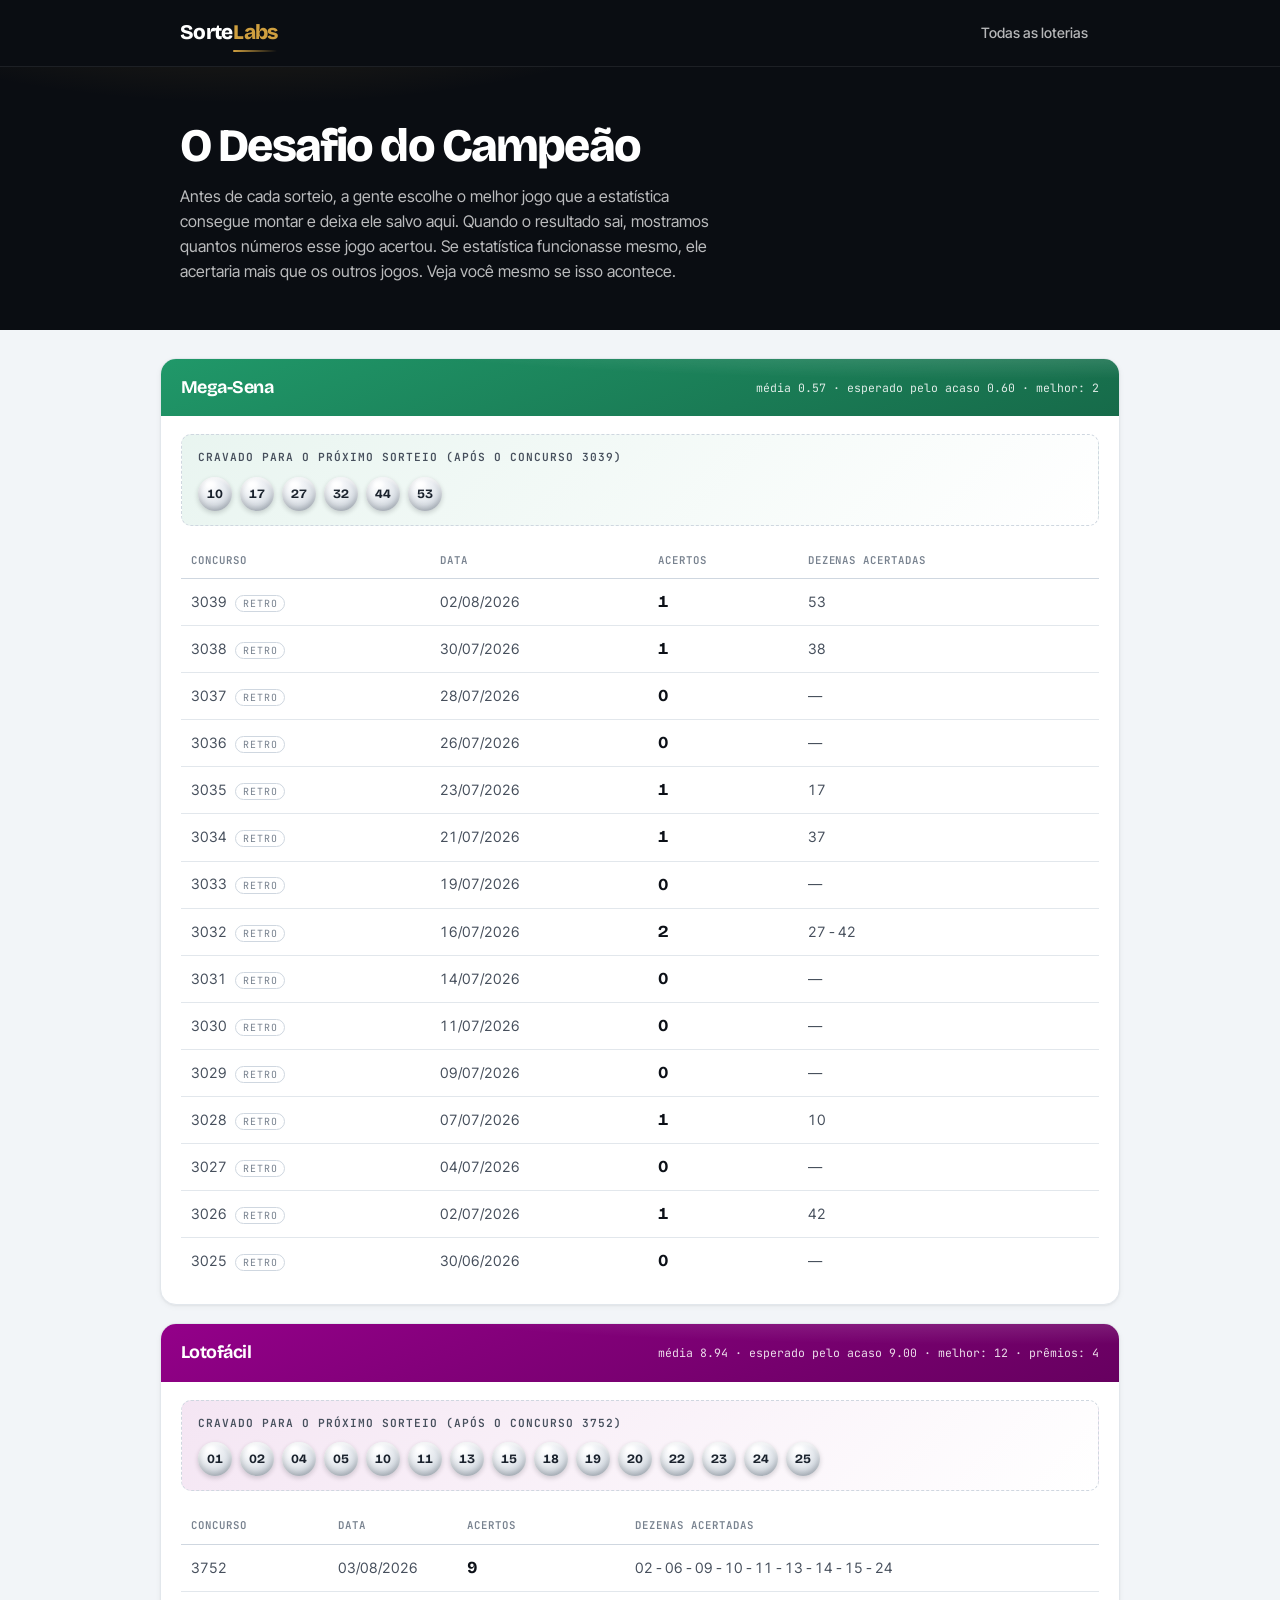
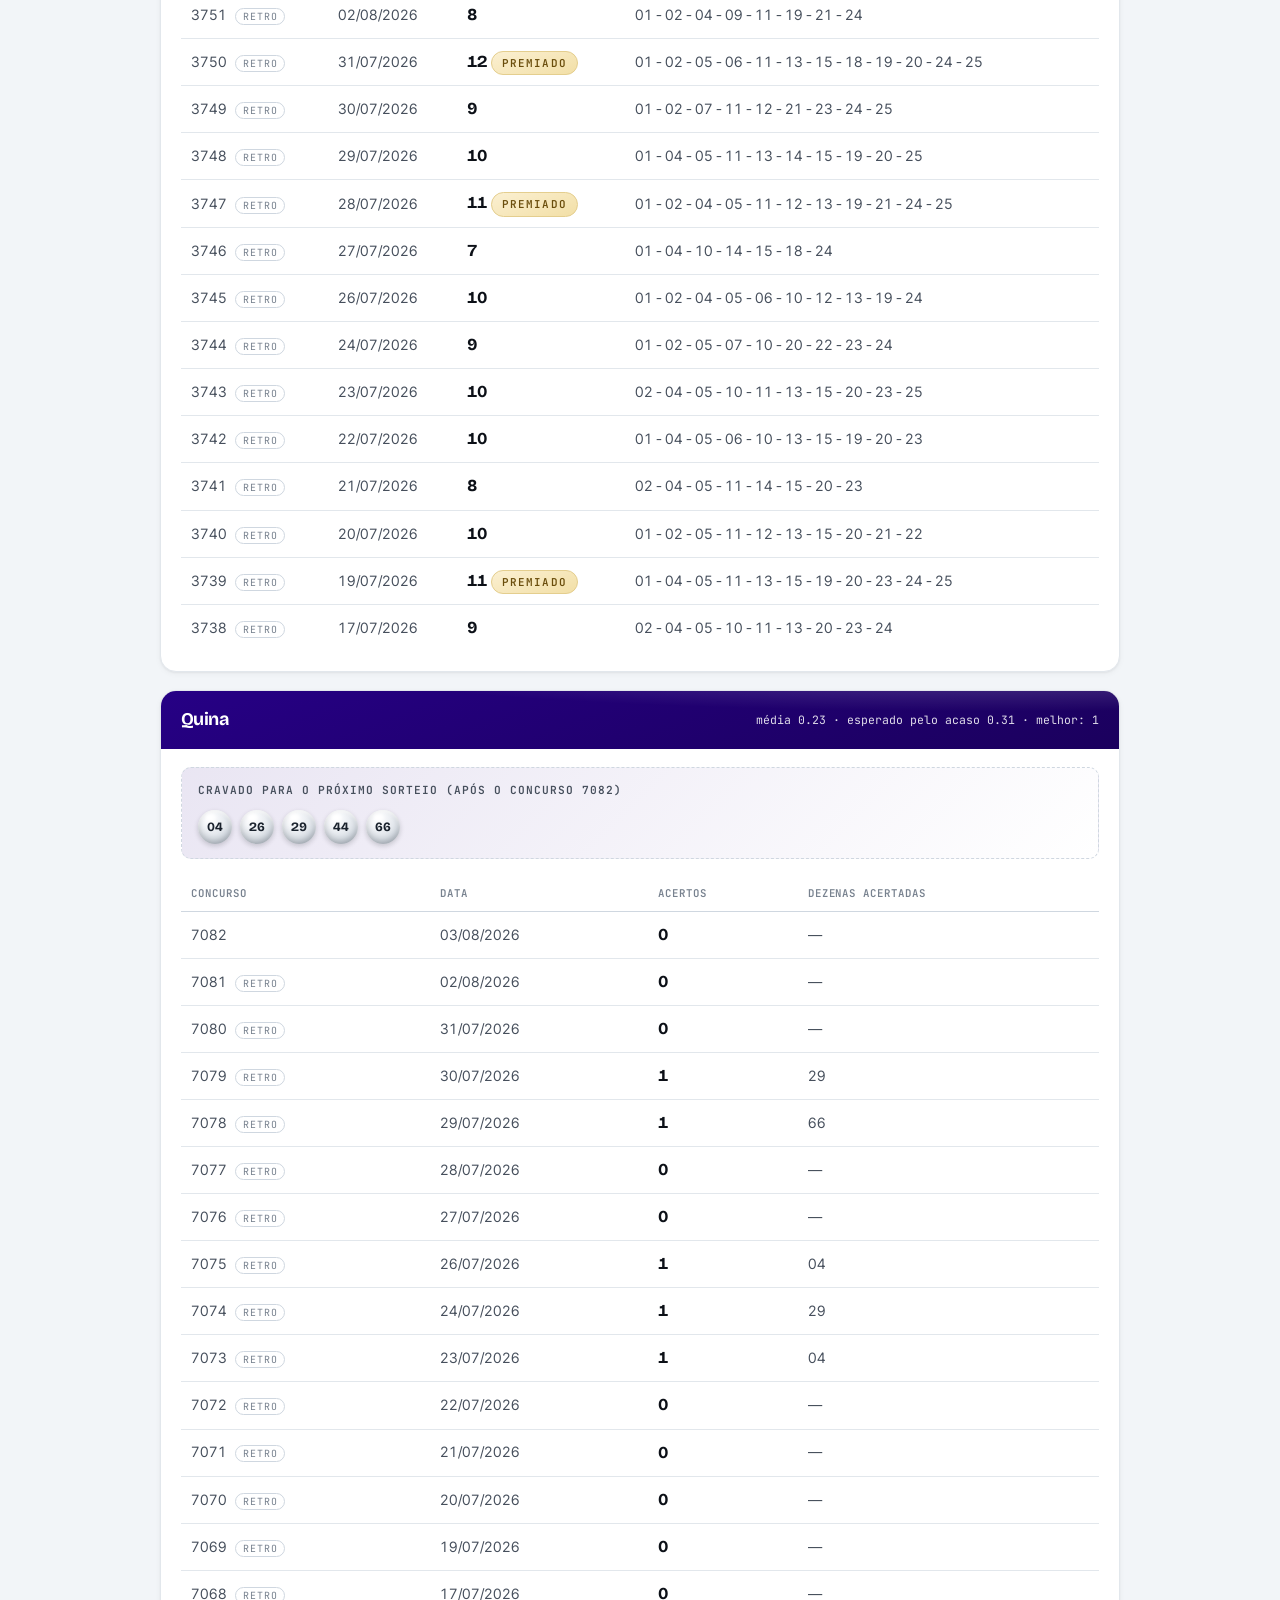
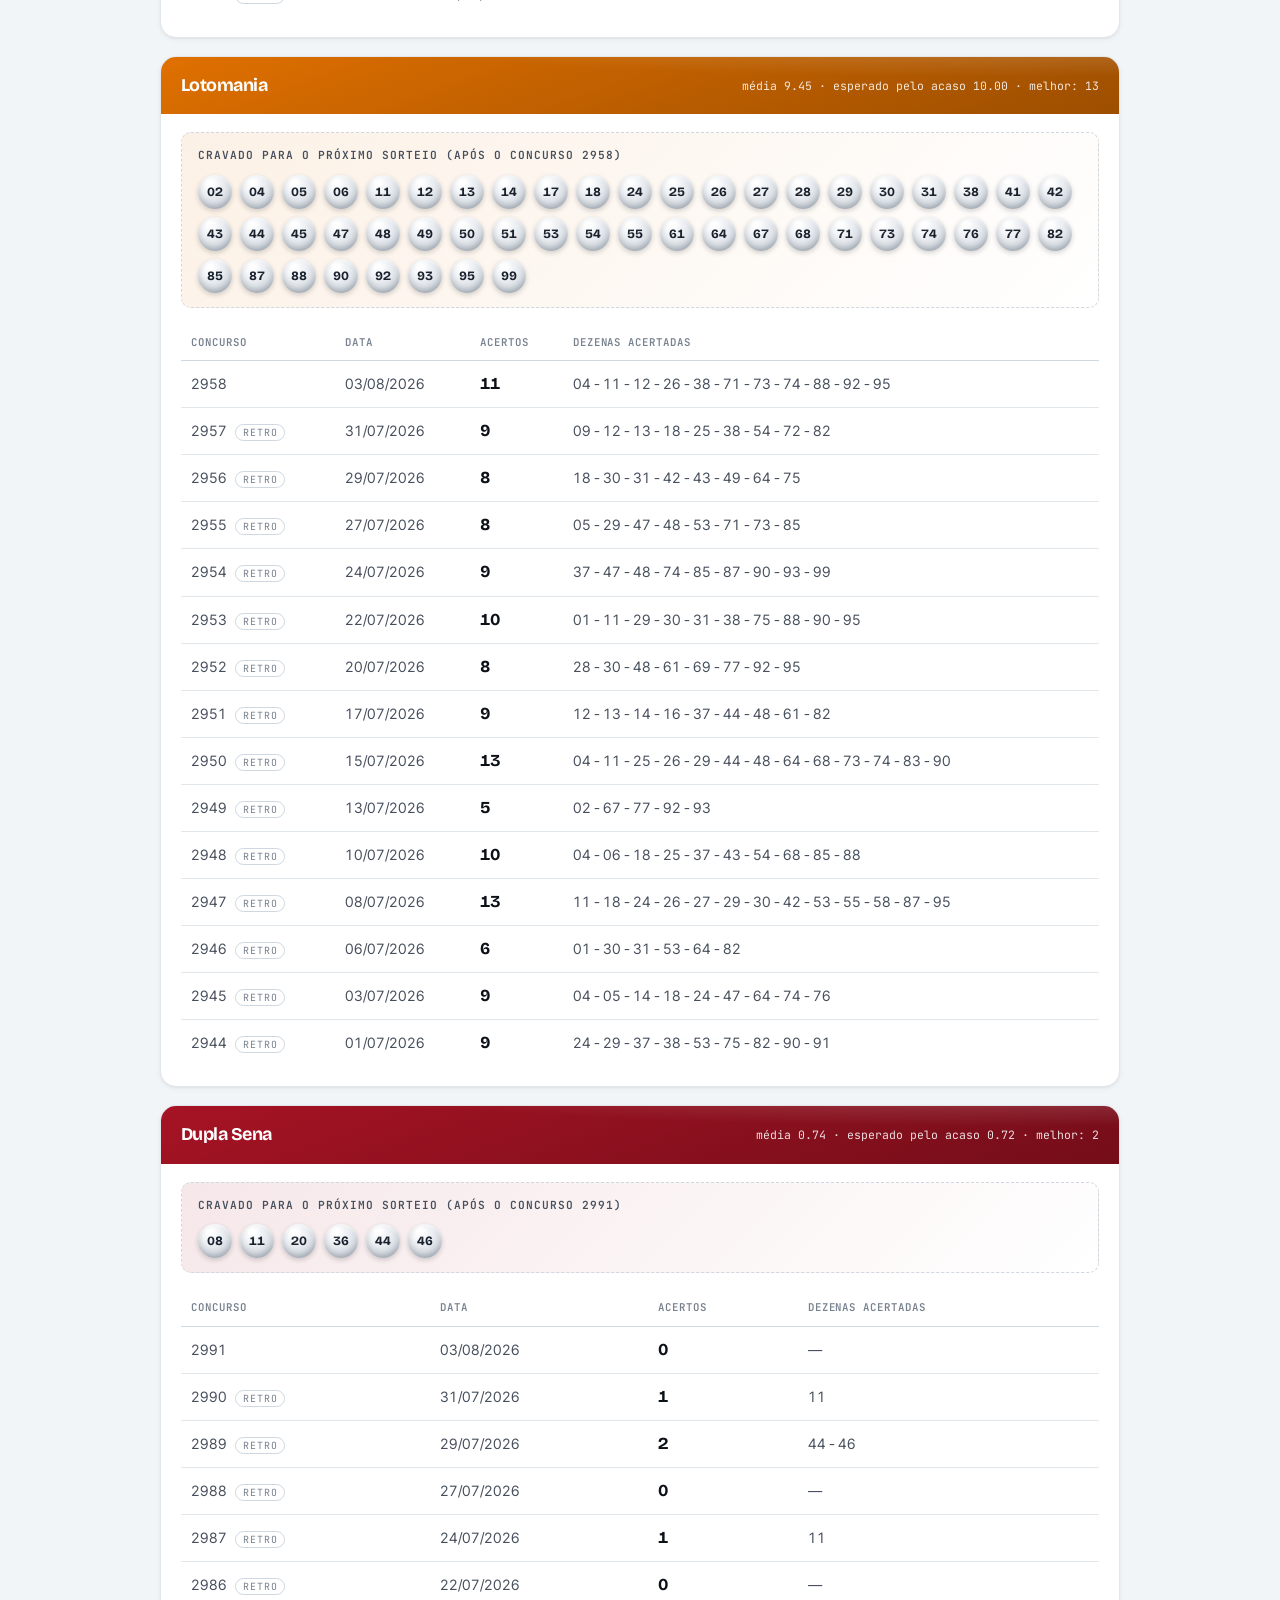
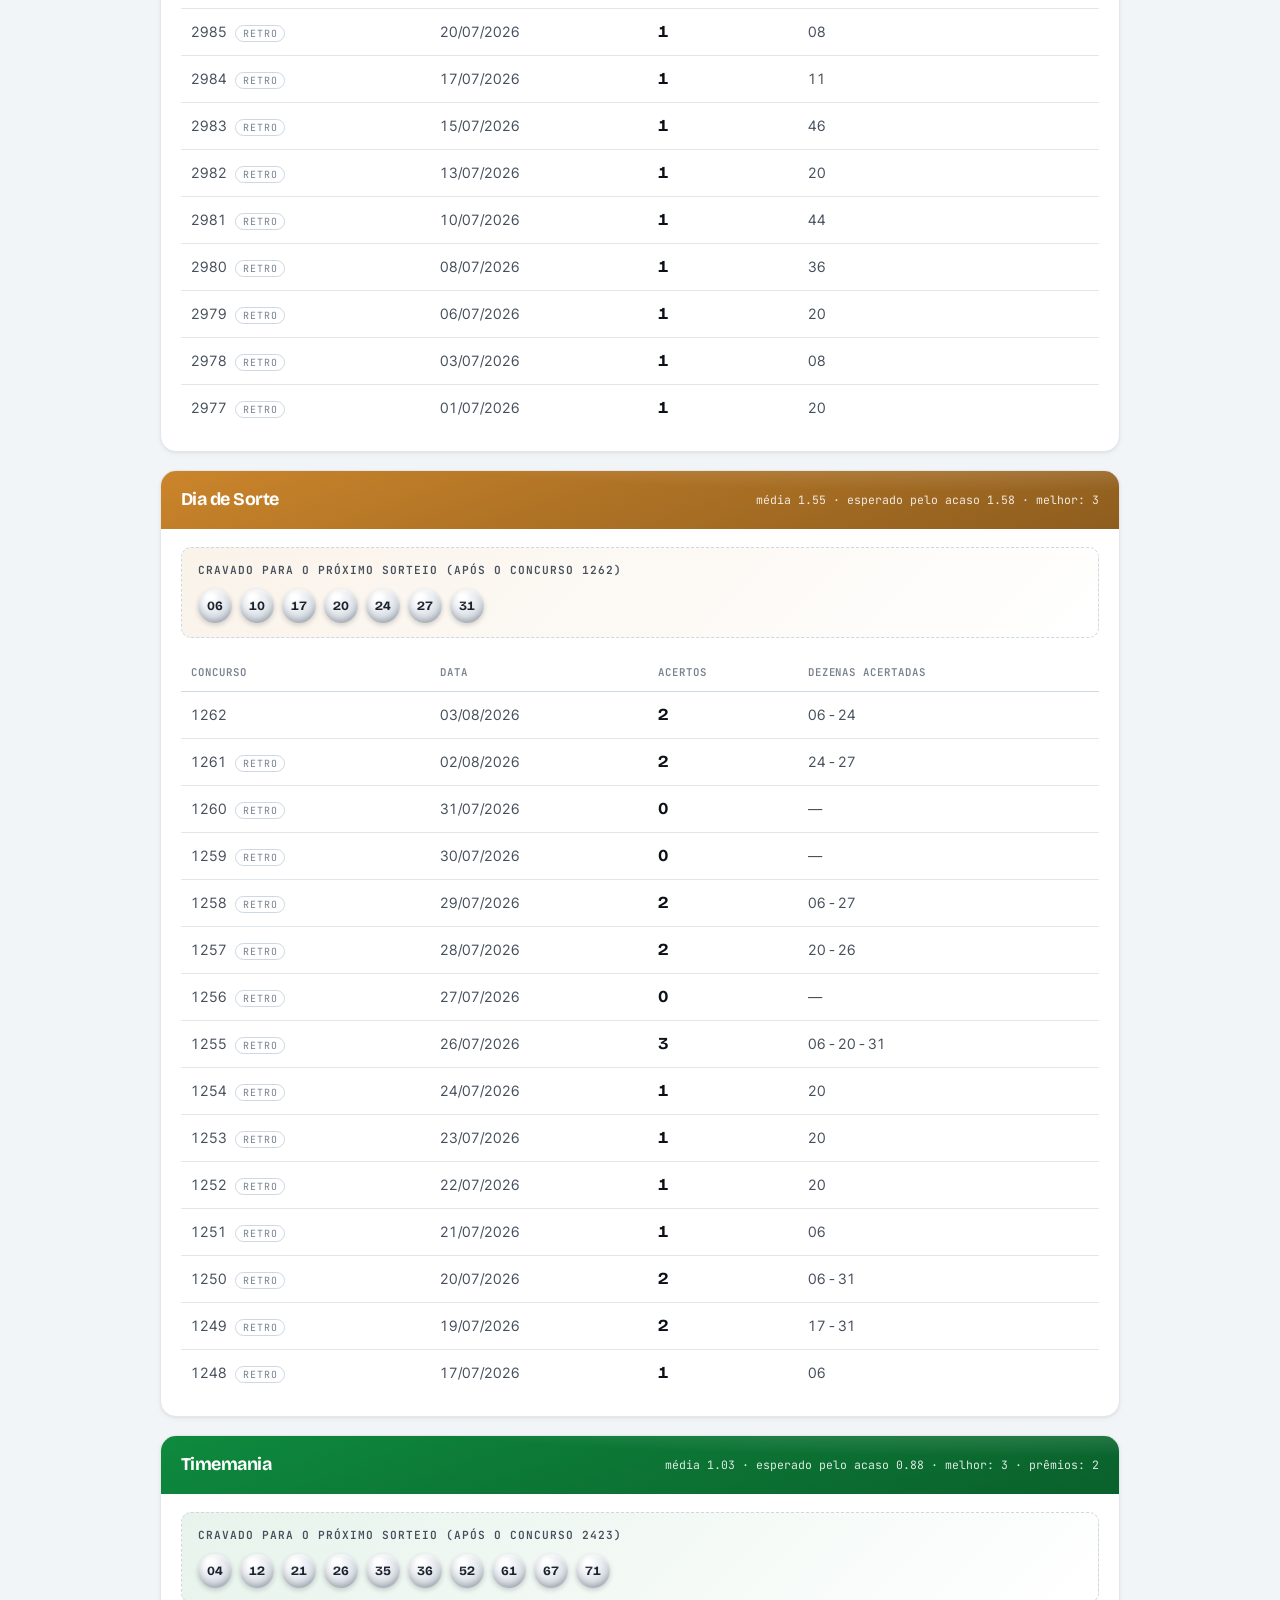
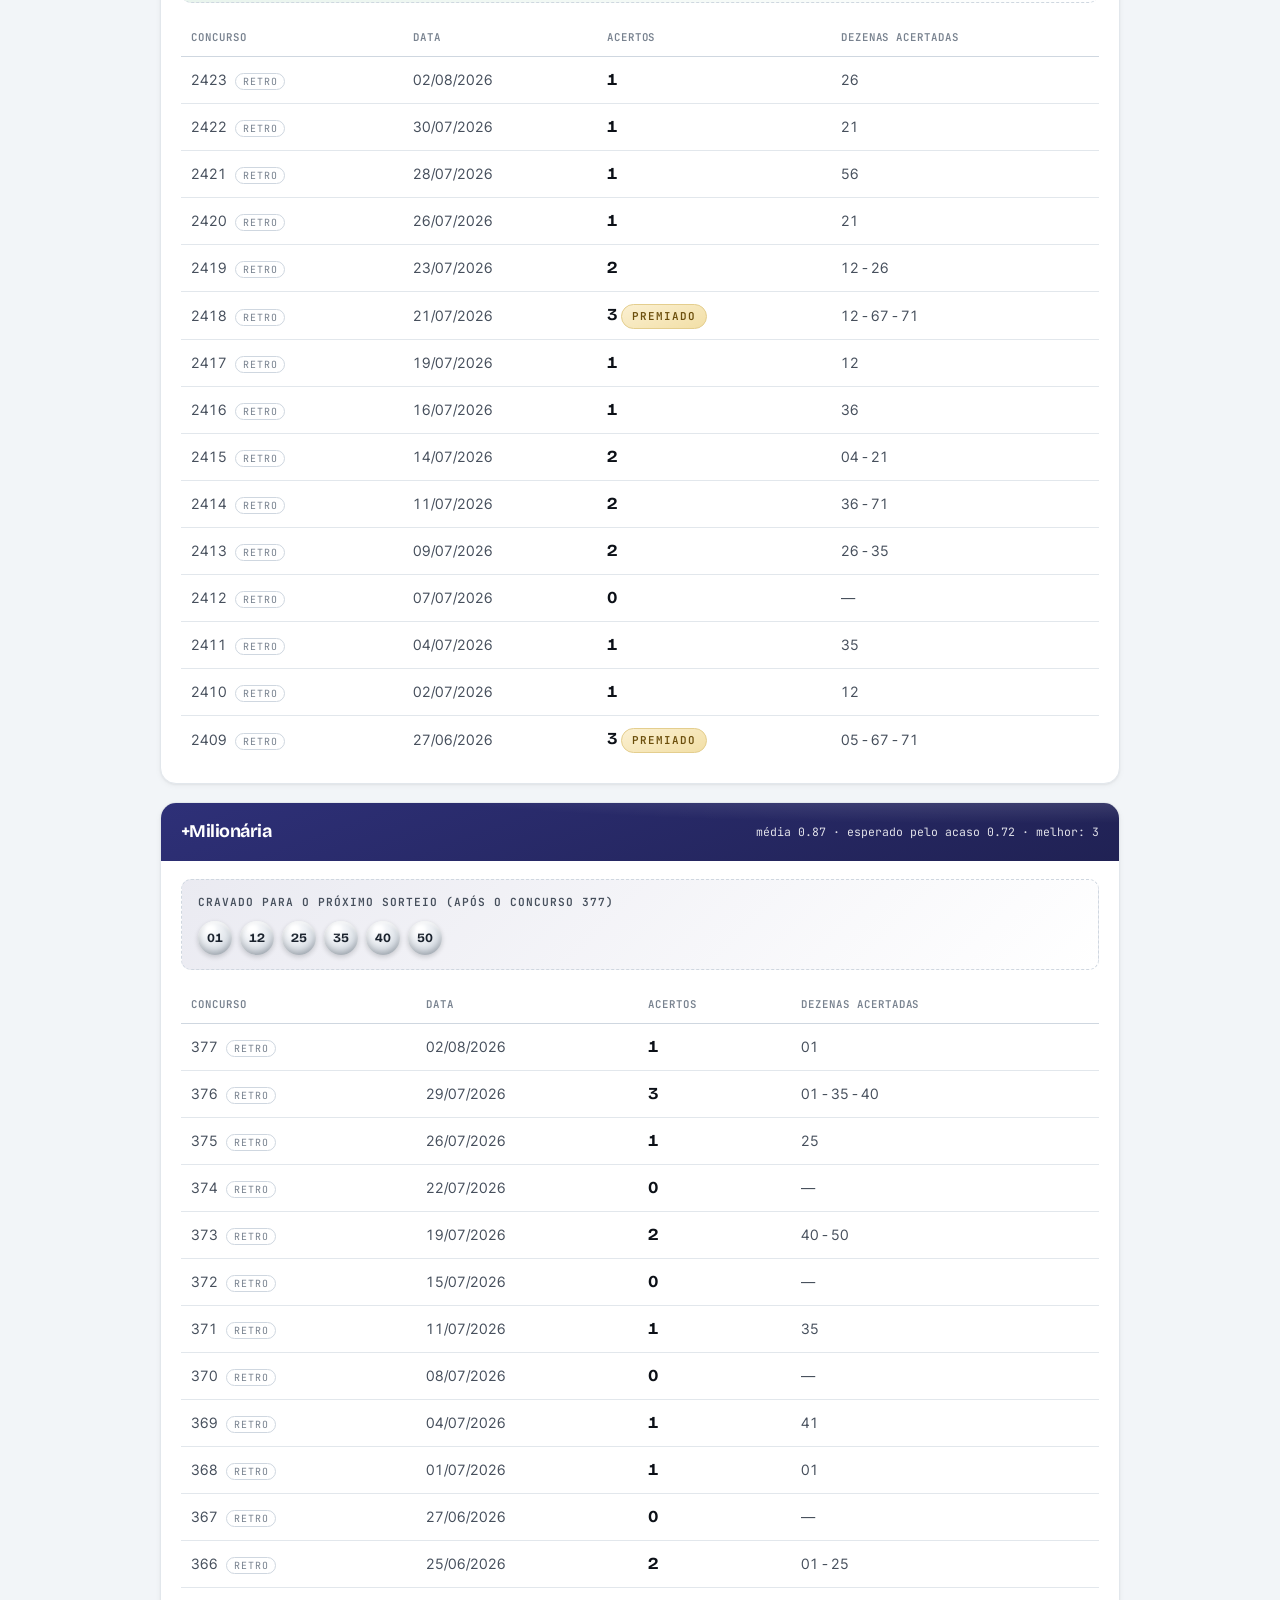
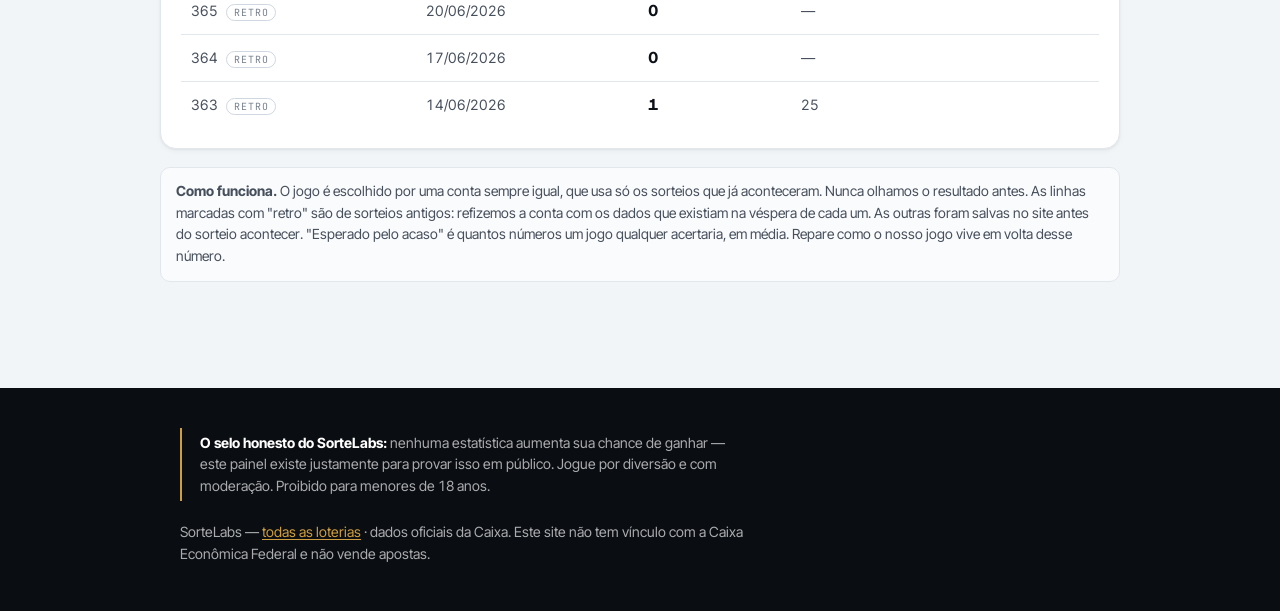
==== commit 23efaf5a: "Textos reescritos em português simples Frases curtas, uma ideia por frase e palavras do dia a dia em" ====
--- a/desafio.html
+++ b/desafio.html
@@ -29,25 +29,23 @@
 <div class="cabecalho-desafio">
   <div class="miolo">
     <h1>O Desafio do Campeão</h1>
-    <p>Antes de cada sorteio, nosso robô <strong>crava o melhor jogo
-    possível</strong> segundo a estatística (o "jogo campeão") — e depois
-    registra aqui, sem esconder nada, quantos acertos ele fez. É um
-    experimento ao vivo: se estatística aumentasse chance, a média fugiria do
-    acaso. Acompanhe e tire suas conclusões.</p>
+    <p>Antes de cada sorteio, a gente escolhe o melhor jogo que a estatística
+    consegue montar e deixa ele salvo aqui. Quando o resultado sai, mostramos
+    quantos números esse jogo acertou. Se estatística funcionasse mesmo, ele
+    acertaria mais que os outros jogos. Veja você mesmo se isso acontece.</p>
   </div>
 </div>
 
 <main class="miolo painel">
   <div id="conteudo"><p class="dica">Carregando o desafio…</p></div>
 
-  <div class="aviso-obs" style="margin-top:20px">Como funciona: o palpite é
-  calculado por uma regra fixa e determinística usando apenas os concursos
-  anteriores — nunca o resultado que ele tenta acertar. As linhas marcadas
-  como "retro" foram recalculadas retroativamente com a mesma regra e os
-  dados da véspera de cada sorteio (o cálculo é reproduzível por qualquer
-  pessoa); as demais foram cravadas ao vivo pelo robô antes do sorteio.
-  A linha "esperado pelo acaso" é a média teórica de acertos de um jogo
-  qualquer — repare como o campeão orbita em volta dela.</div>
+  <div class="aviso-obs"><strong>Como funciona.</strong> O jogo é escolhido
+  por uma conta sempre igual, que usa só os sorteios que já aconteceram.
+  Nunca olhamos o resultado antes. As linhas marcadas com "retro" são de
+  sorteios antigos: refizemos a conta com os dados que existiam na véspera de
+  cada um. As outras foram salvas no site antes do sorteio acontecer.
+  "Esperado pelo acaso" é quantos números um jogo qualquer acertaria, em
+  média. Repare como o nosso jogo vive em volta desse número.</div>
 </main>
 
 <footer class="rodape">
--- a/css/estilo.css
+++ b/css/estilo.css
@@ -65,8 +65,11 @@
 
 /* ---------------------------------------------------- revelação */
 
-.revelar { opacity: 0; transform: translateY(14px); }
-.revelar.visivel {
+/* O conteúdo nasce visível: quem esconde para revelar depois é o JavaScript,
+   e só no que está fora da tela. Assim, se o script falhar ou não rodar
+   (buscadores, leitores, navegador antigo), nada some da página. */
+.revelar.armado { opacity: 0; transform: translateY(14px); }
+.revelar.armado.visivel {
   opacity: 1; transform: none;
   transition: opacity 620ms cubic-bezier(.2, .7, .3, 1),
               transform 620ms cubic-bezier(.2, .7, .3, 1);
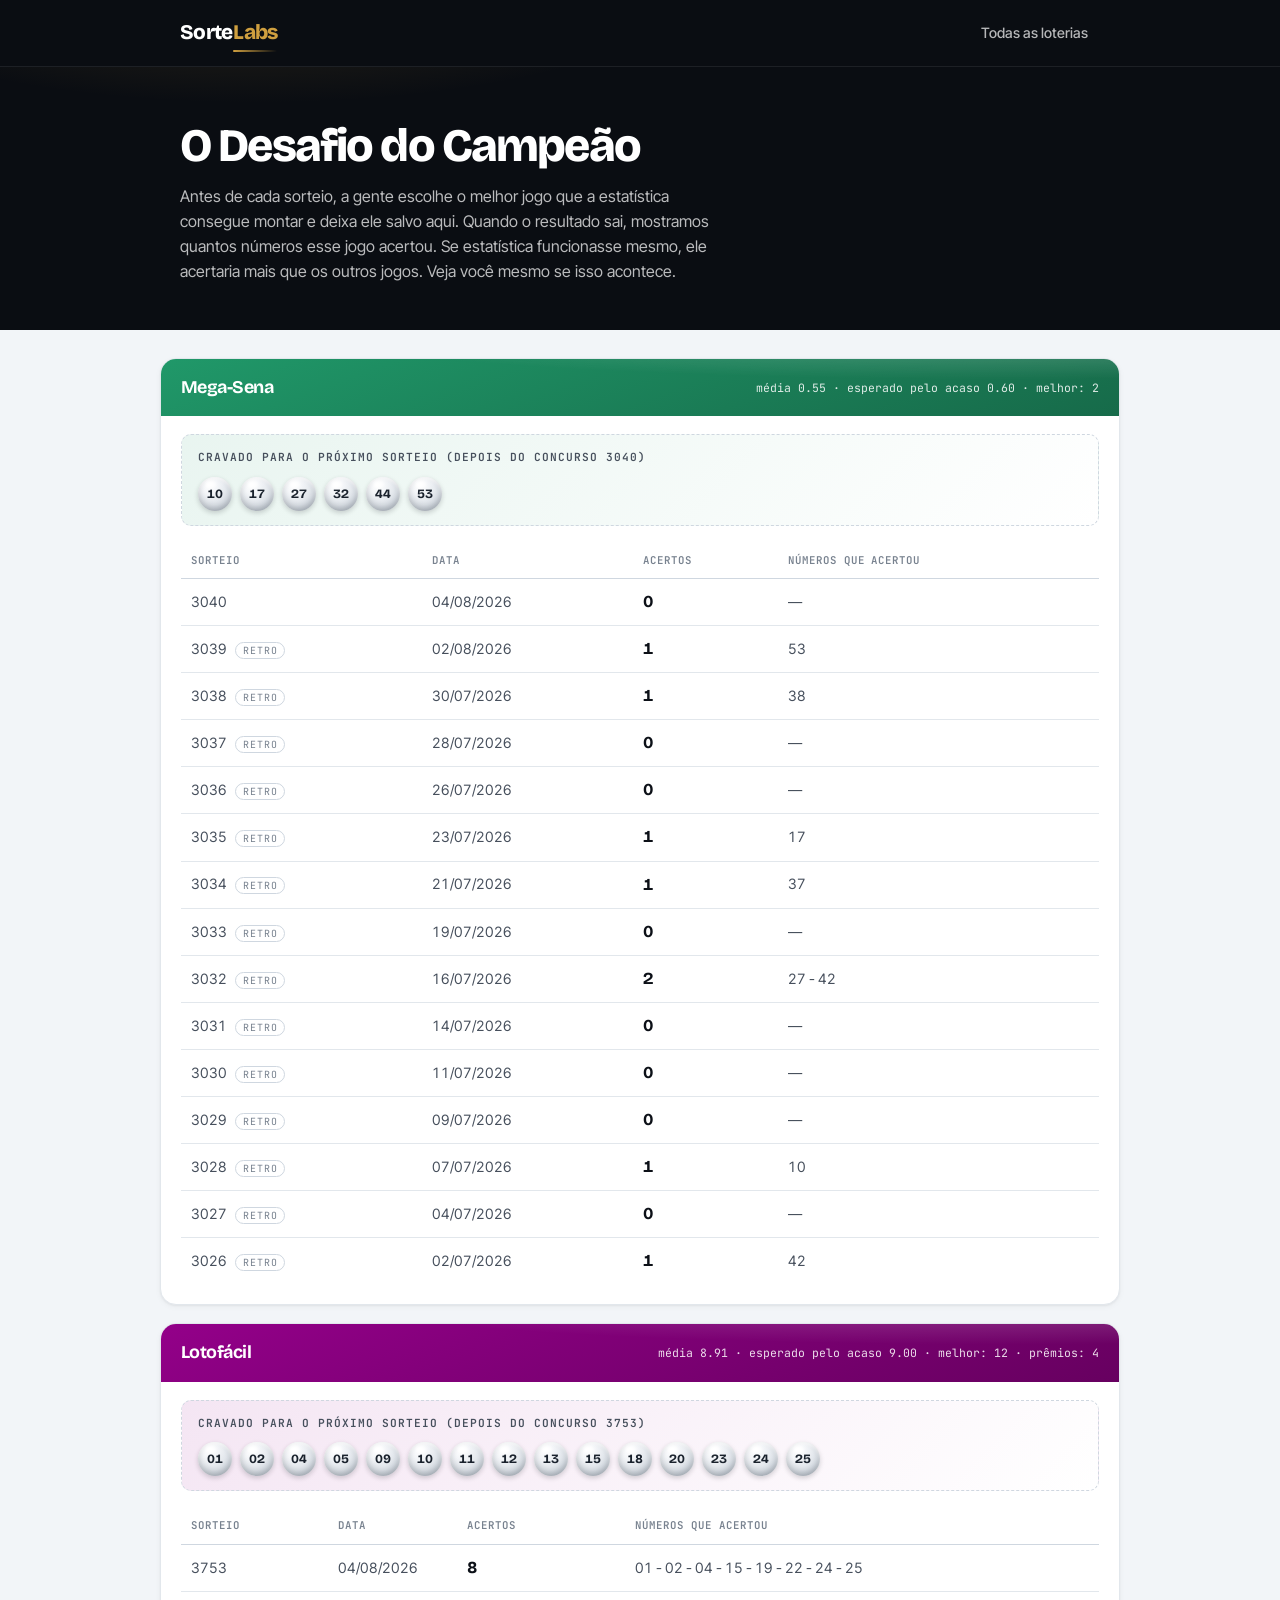
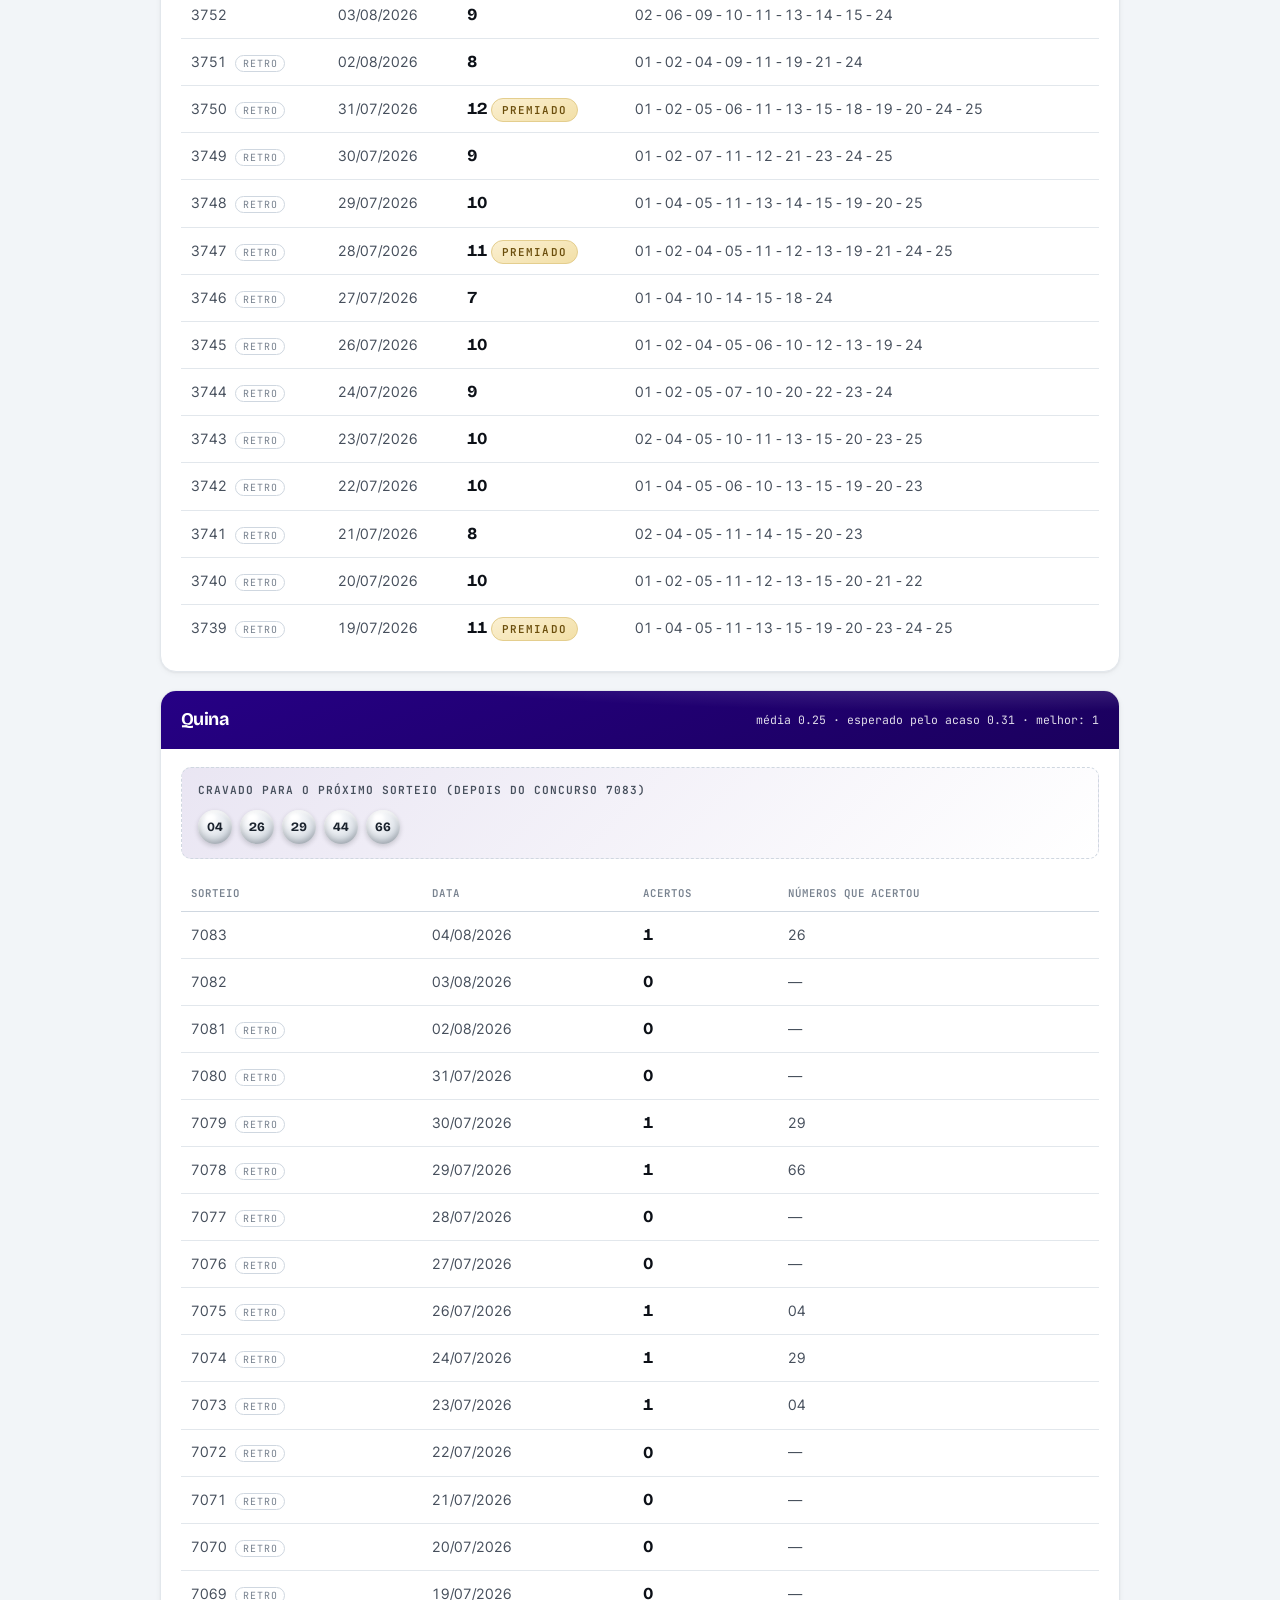
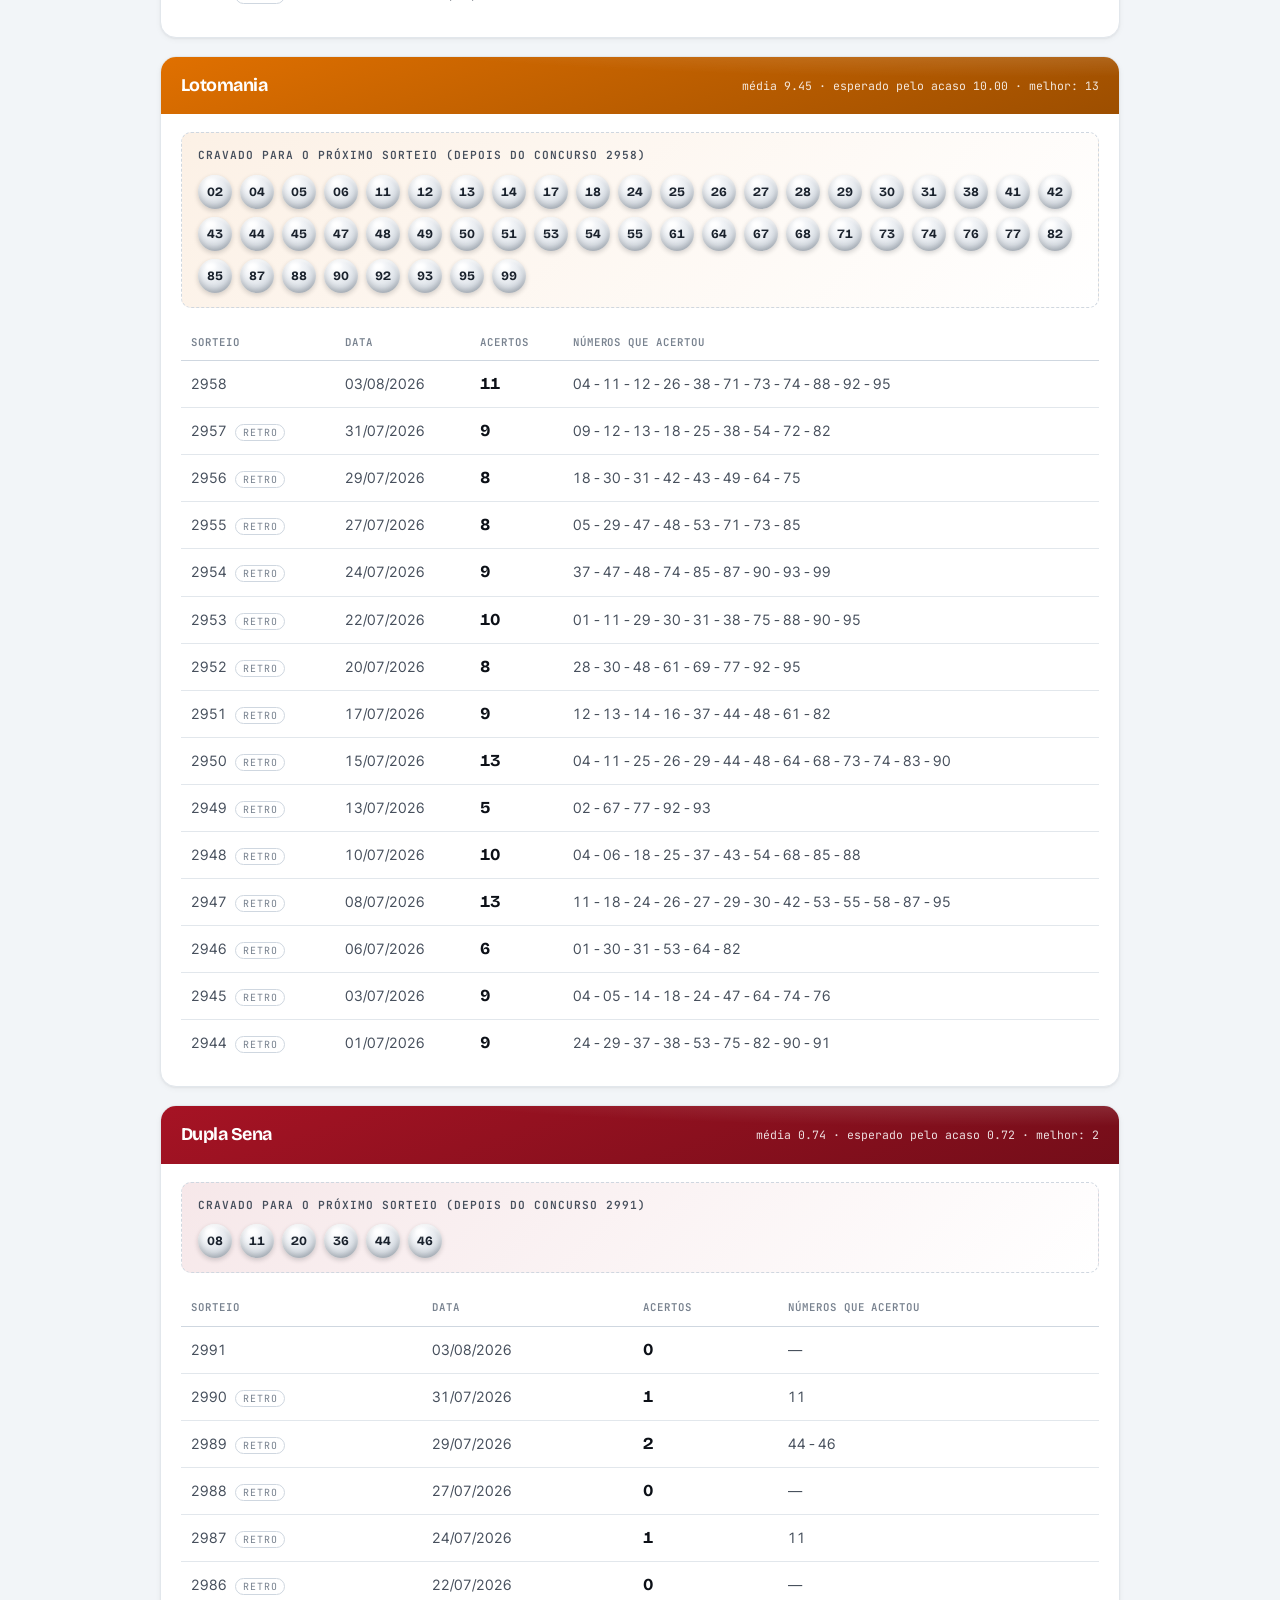
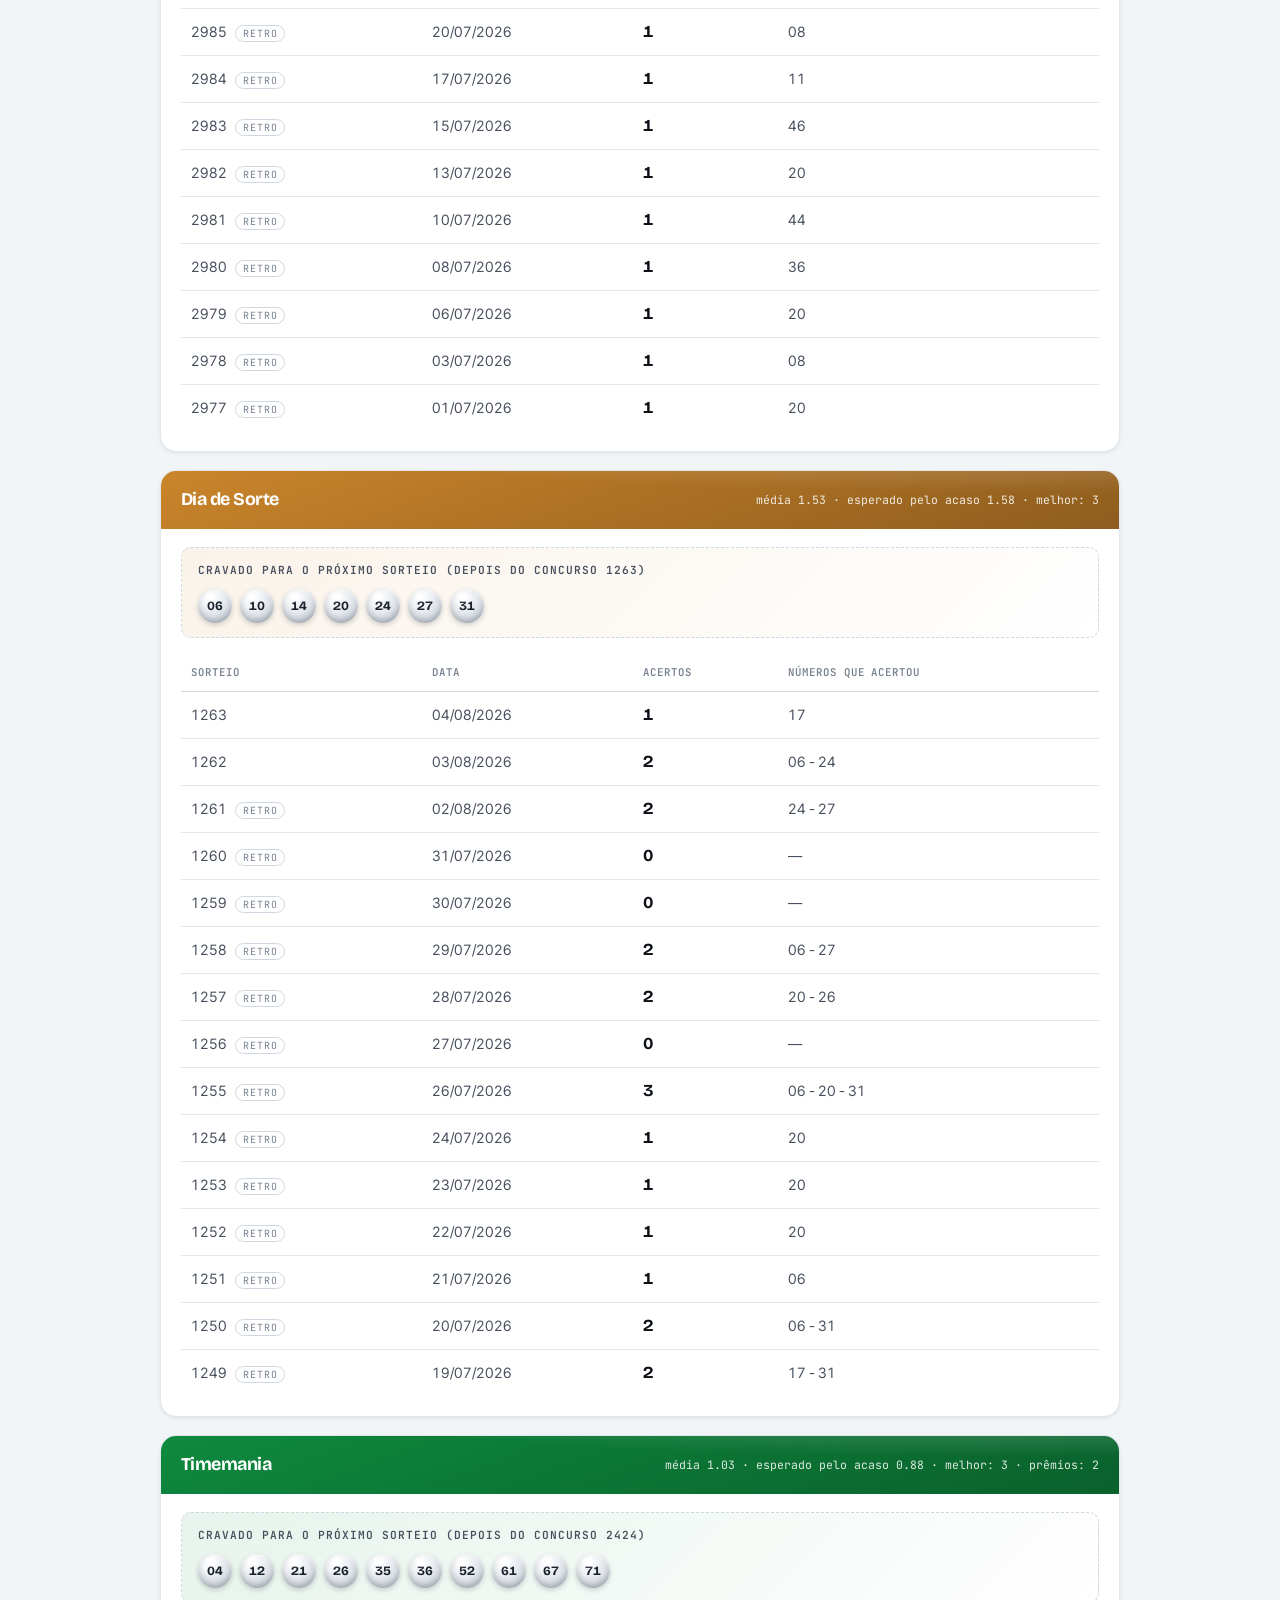
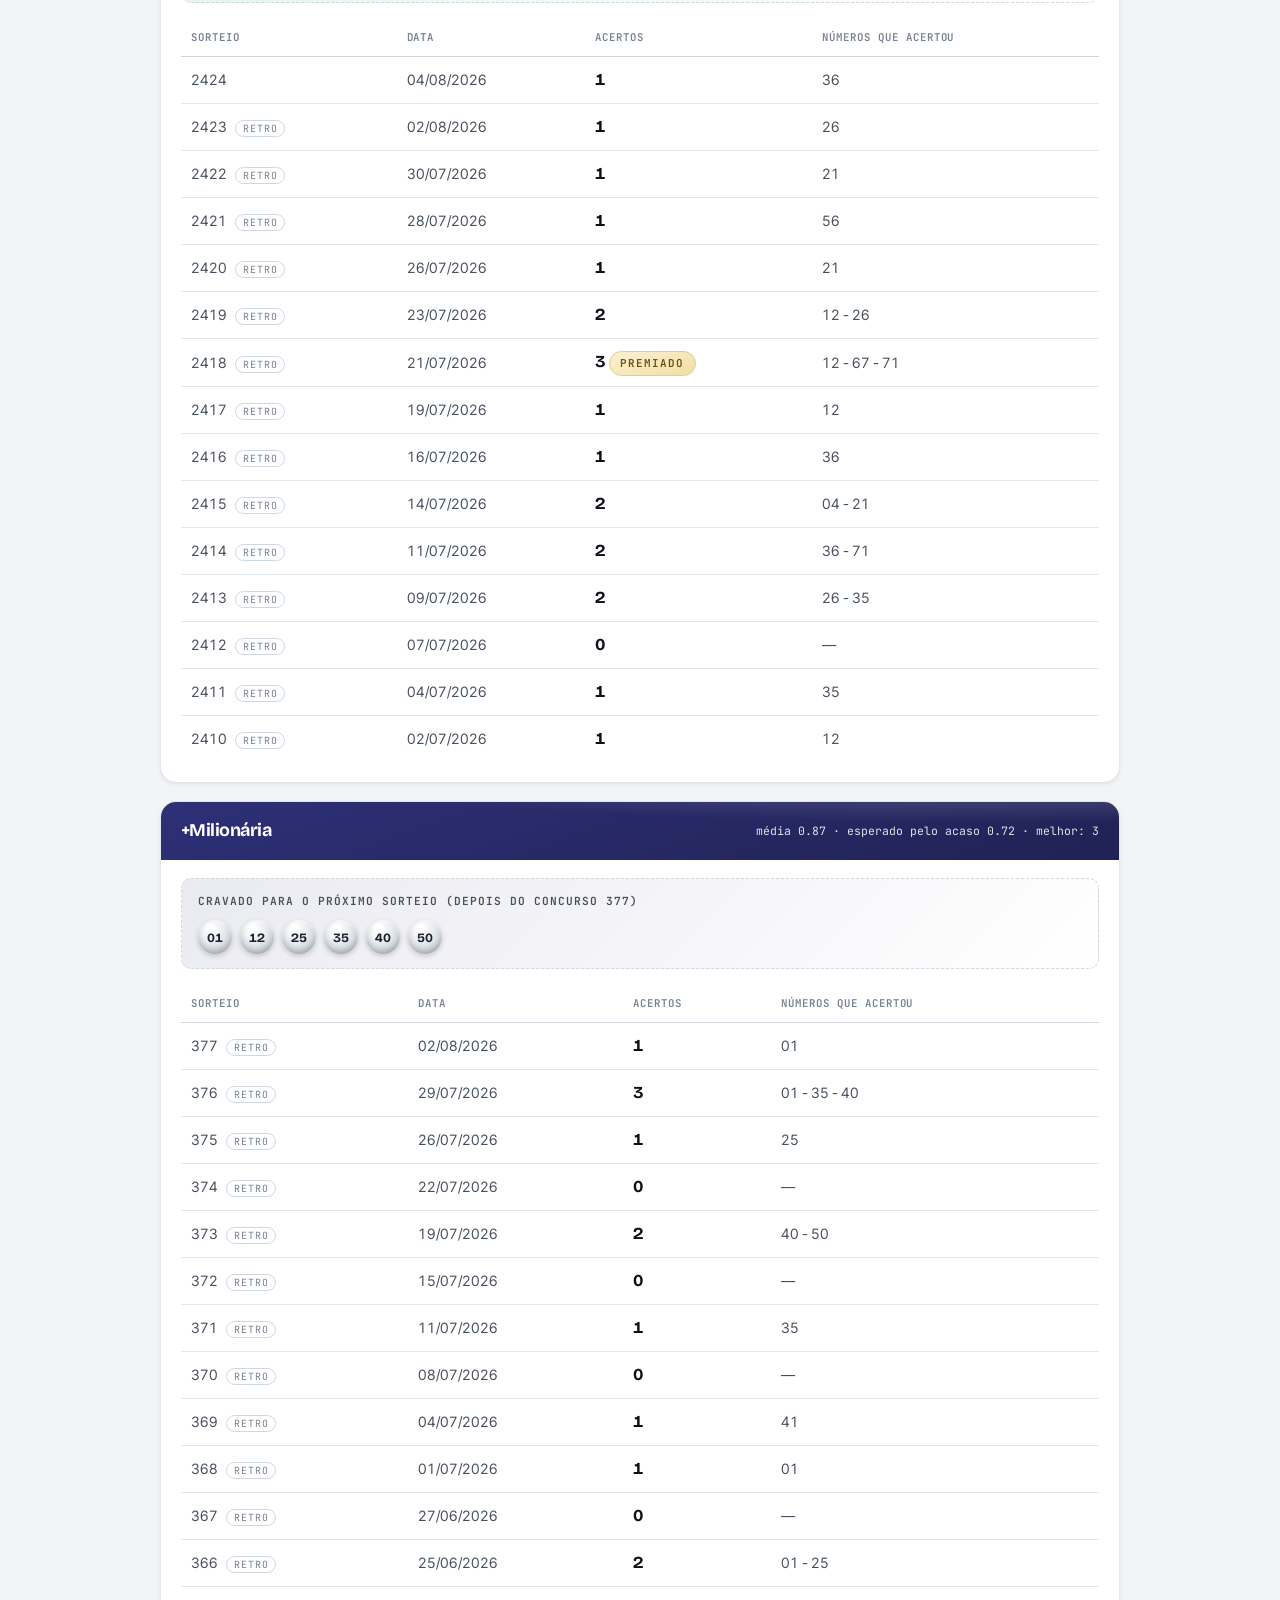
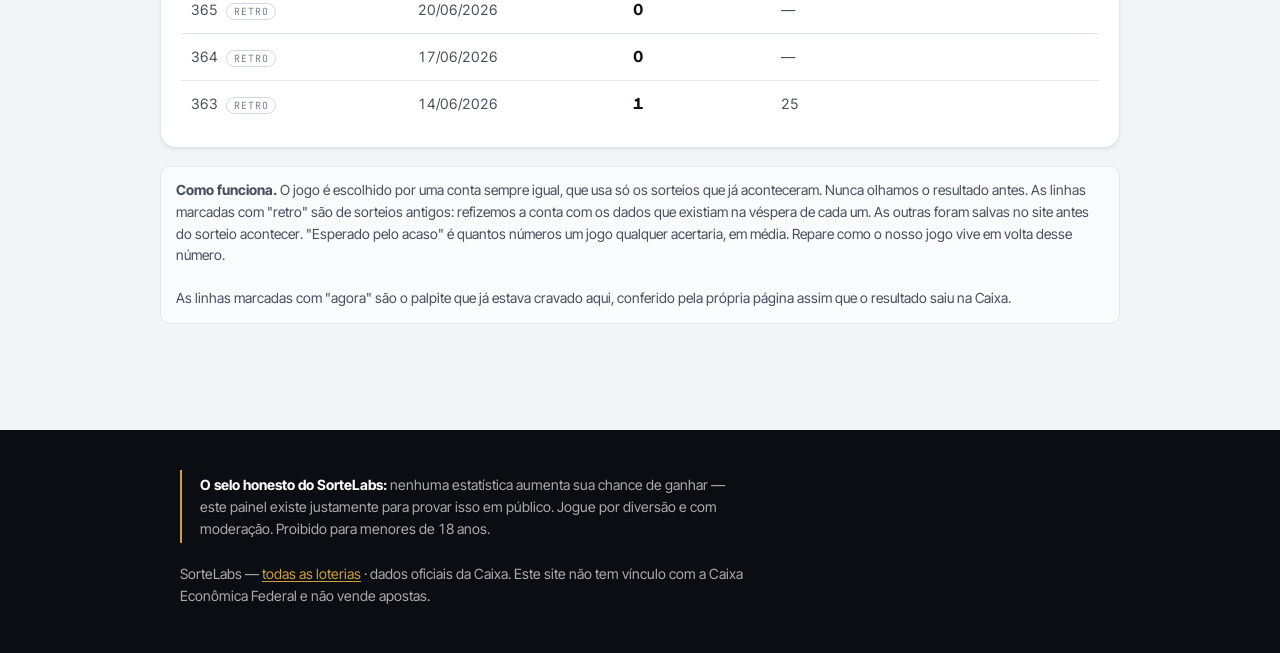
==== commit 43184f9c: "Desafio confere o palpite pendente sozinho quando o robô atrasa O palpite já estava cravado e public" ====
--- a/desafio.html
+++ b/desafio.html
@@ -45,7 +45,9 @@
   sorteios antigos: refizemos a conta com os dados que existiam na véspera de
   cada um. As outras foram salvas no site antes do sorteio acontecer.
   "Esperado pelo acaso" é quantos números um jogo qualquer acertaria, em
-  média. Repare como o nosso jogo vive em volta desse número.</div>
+  média. Repare como o nosso jogo vive em volta desse número.<br><br>
+  As linhas marcadas com "agora" são o palpite que já estava cravado aqui,
+  conferido pela própria página assim que o resultado saiu na Caixa.</div>
 </main>
 
 <footer class="rodape">
@@ -62,107 +64,7 @@
 
 <script src="js/interface.js"></script>
 <script src="js/motor.js"></script>
-<script>
-"use strict";
-(function () {
-  const SL = window.SorteLab;
-  const CORES = {
-    megasena: "#209869", lotofacil: "#930089", quina: "#260085",
-    lotomania: "#E07000", duplasena: "#A61324", diadesorte: "#CB852B",
-    timemania: "#0E8A3E", maismilionaria: "#2E3078"
-  };
-  const ORDEM = ["megasena", "lotofacil", "quina", "lotomania", "duplasena",
-                 "diadesorte", "timemania", "maismilionaria"];
-
-  function bolas(nums, marcados) {
-    const marca = marcados || new Set();
-    const div = document.createElement("div");
-    div.className = "bolas";
-    nums.forEach(n => {
-      const b = document.createElement("span");
-      b.className = "bola mini" + (marca.has(n) ? " acerto" : "");
-      b.textContent = SL.dez(n);
-      div.appendChild(b);
-    });
-    return div;
-  }
-
-  fetch("dados/desafio.json").then(r => r.json()).then(desafio => {
-    const raiz = document.getElementById("conteudo");
-    raiz.textContent = "";
-    ORDEM.forEach(slug => {
-      const d = desafio[slug];
-      const cfg = SL.LOTERIAS[slug];
-      if (!d || !cfg) return;
-
-      const sec = document.createElement("section");
-      sec.className = "secao-loteria";
-      sec.style.setProperty("--cor", CORES[slug]);
-
-      const hist = d.historico || [];
-      const media = hist.length
-        ? hist.reduce((s, h) => s + h.acertos, 0) / hist.length : 0;
-      const universo = cfg.hi - cfg.lo + 1;
-      const esperado = cfg.apostaMin * cfg.sorteadas / universo;
-      const melhor = hist.length ? Math.max(...hist.map(h => h.acertos)) : 0;
-      const premiados = hist.filter(h => cfg.premios[h.acertos]).length;
-
-      const cab = document.createElement("header");
-      cab.innerHTML = "<span>" + cfg.nome + "</span>" +
-        "<span class='medias'>média " + media.toFixed(2) +
-        " · esperado pelo acaso " + esperado.toFixed(2) +
-        " · melhor: " + melhor +
-        (premiados ? " · prêmios: " + premiados : "") + "</span>";
-      sec.appendChild(cab);
-
-      const corpo = document.createElement("div");
-      corpo.className = "corpo";
-
-      if (d.pendente) {
-        const crav = document.createElement("div");
-        crav.className = "cravado";
-        const rot = document.createElement("div");
-        rot.className = "rotulo-cravado";
-        rot.textContent = "Cravado para o próximo sorteio (após o concurso " +
-          d.pendente.apos + ")";
-        crav.appendChild(rot);
-        crav.appendChild(bolas(d.pendente.jogo));
-        corpo.appendChild(crav);
-      }
-
-      const tabela = document.createElement("table");
-      tabela.className = "hist";
-      tabela.innerHTML = "<thead><tr><th>Concurso</th><th>Data</th>" +
-        "<th>Acertos</th><th>Dezenas acertadas</th></tr></thead>";
-      const tb = document.createElement("tbody");
-      hist.slice(-15).reverse().forEach(h => {
-        const alvo = new Set(h.resultado);
-        const certas = h.jogo.filter(n => alvo.has(n));
-        const tr = document.createElement("tr");
-        const selo = SL.seloPremio(cfg, h.acertos);
-        tr.innerHTML =
-          "<td>" + h.concurso + (h.retro ? "<span class='tag-retro'>retro</span>" : "") + "</td>" +
-          "<td>" + h.data + "</td>" +
-          "<td class='num-acertos'>" + h.acertos +
-            (selo ? " <span class='premio'>" + selo + "</span>" : "") + "</td>" +
-          "<td>" + (certas.length ? certas.map(SL.dez).join(" - ") : "—") + "</td>";
-        tb.appendChild(tr);
-      });
-      tabela.appendChild(tb);
-      const rolagem = document.createElement("div");
-      rolagem.className = "rolagem-x";
-      rolagem.appendChild(tabela);
-      corpo.appendChild(rolagem);
-
-      sec.appendChild(corpo);
-      raiz.appendChild(sec);
-    });
-  }).catch(() => {
-    document.getElementById("conteudo").innerHTML =
-      "<p class='dica'>Não consegui carregar o desafio agora. Recarregue a página.</p>";
-  });
-})();
-</script>
+<script src="js/desafio.js"></script>
 <script data-goatcounter="https://sortelabs.goatcounter.com/count" async src="//gc.zgo.at/count.js"></script>
 </body>
 </html>
--- a/css/estilo.css
+++ b/css/estilo.css
@@ -317,6 +317,10 @@
 .ultimo-resultado .rotulo::before {
   content: ""; width: 6px; height: 6px; border-radius: 50%;
   background: #7BE8AF; box-shadow: 0 0 0 3px rgba(123, 232, 175, .22);
+}
+.ultimo-resultado .rotulo.fresco {
+  background: rgba(255, 255, 255, .16);
+  border-color: rgba(255, 255, 255, .3);
 }
 
 /* ---------------------------------------------------- esferas */
@@ -692,12 +696,20 @@
 .hist td.num-acertos {
   font-family: var(--display); font-weight: 700; font-size: 1.05rem; color: var(--tinta);
 }
-.hist .tag-retro {
+.hist .tag-retro, .hist .tag-vivo {
   font-family: var(--dados); font-size: .62rem;
   text-transform: uppercase; letter-spacing: .09em;
+  border-radius: 999px; padding: 1px 7px; margin-left: 8px;
+  white-space: nowrap;
+}
+.hist .tag-retro {
   color: var(--tinta-fraca);
   border: 1px solid var(--linha-forte);
-  border-radius: 999px; padding: 1px 7px; margin-left: 8px;
+}
+.hist .tag-vivo {
+  color: #fff;
+  background: var(--cor);
+  border: 1px solid var(--cor);
 }
 
 /* ---------------------------------------------------- responsivo */
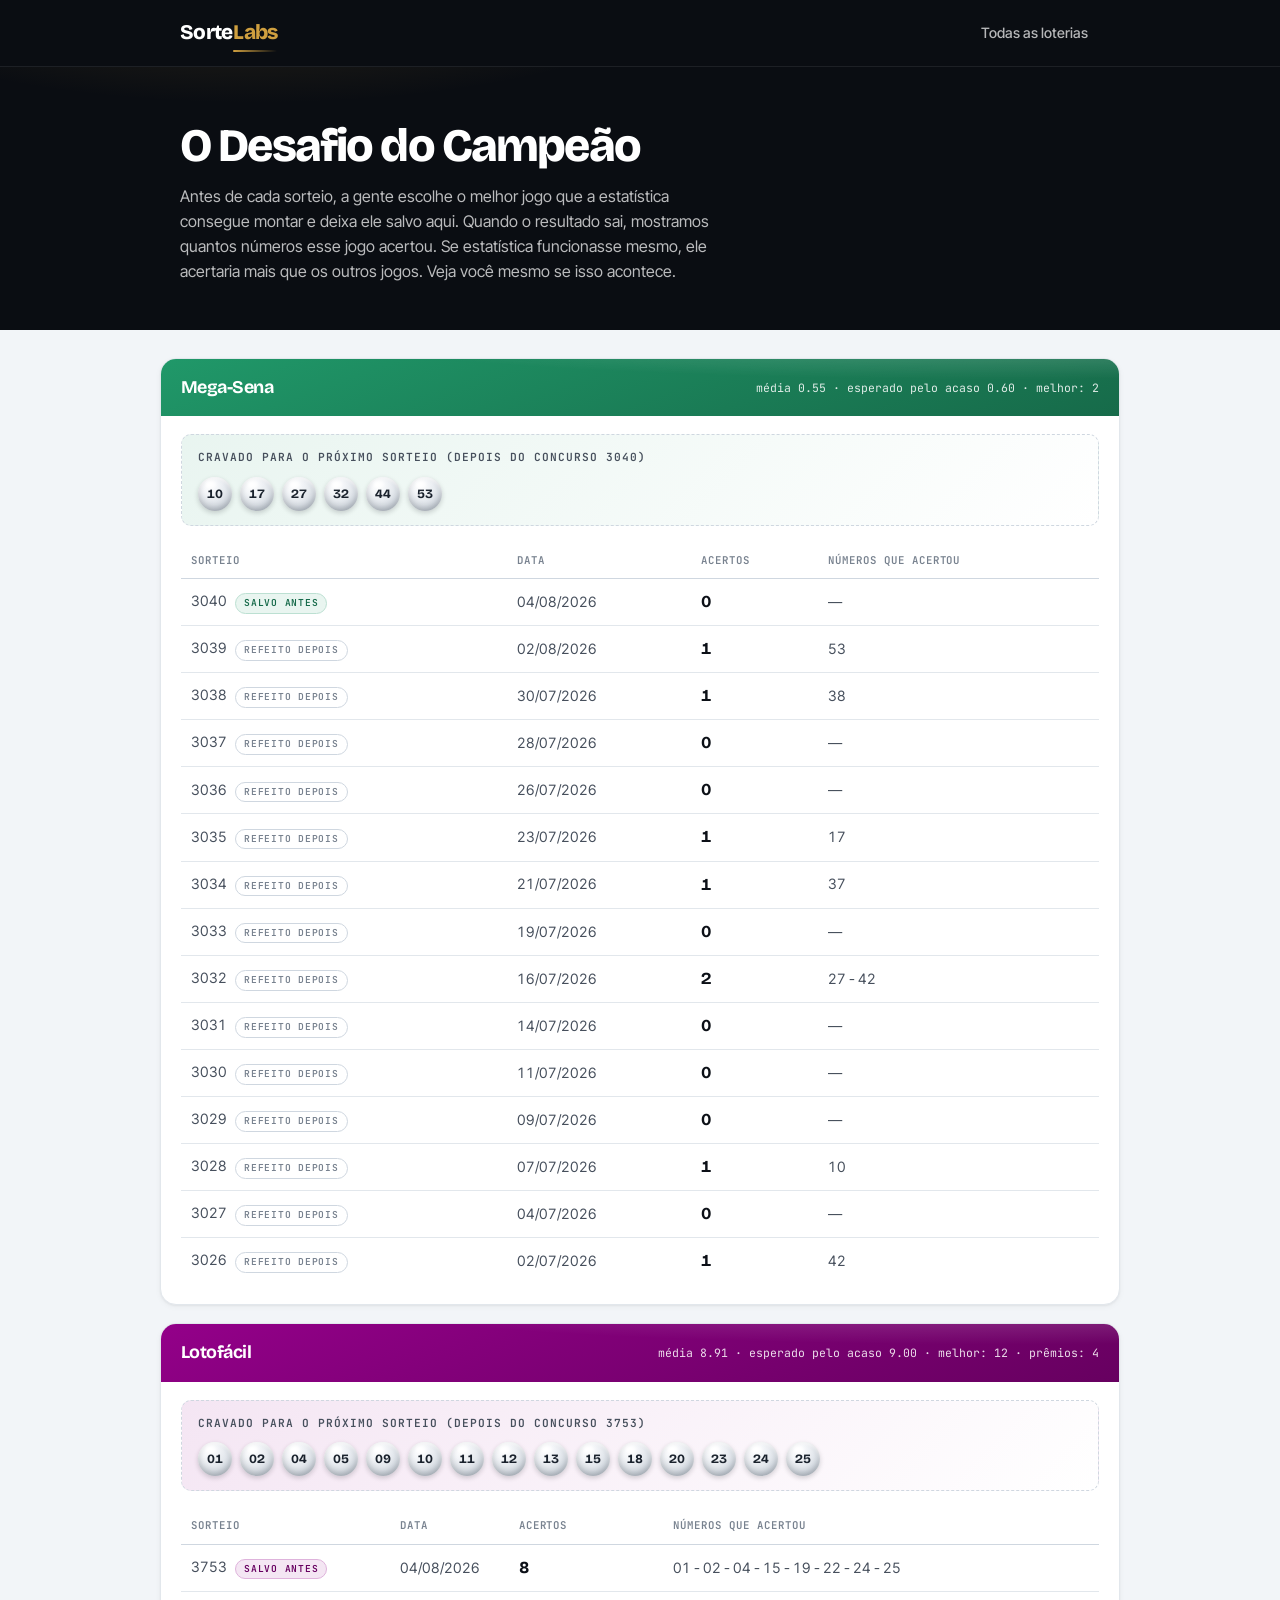
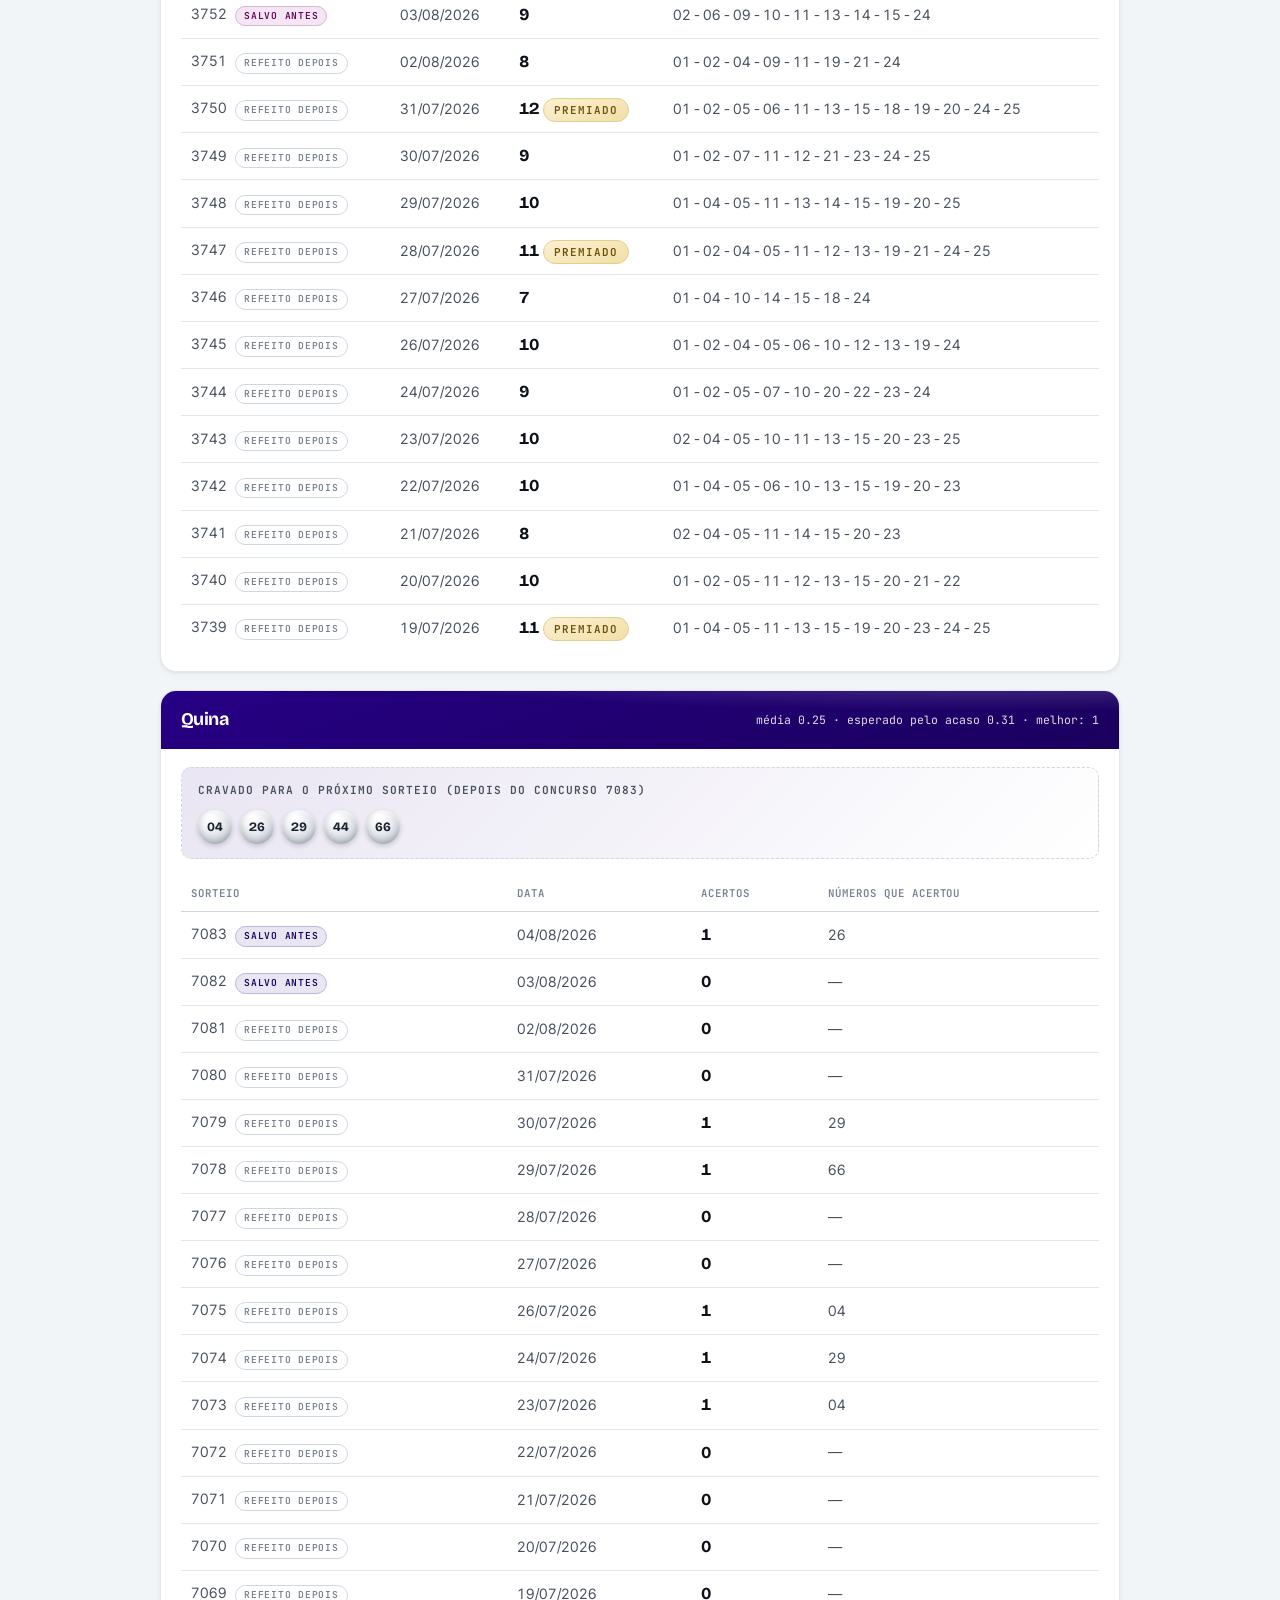
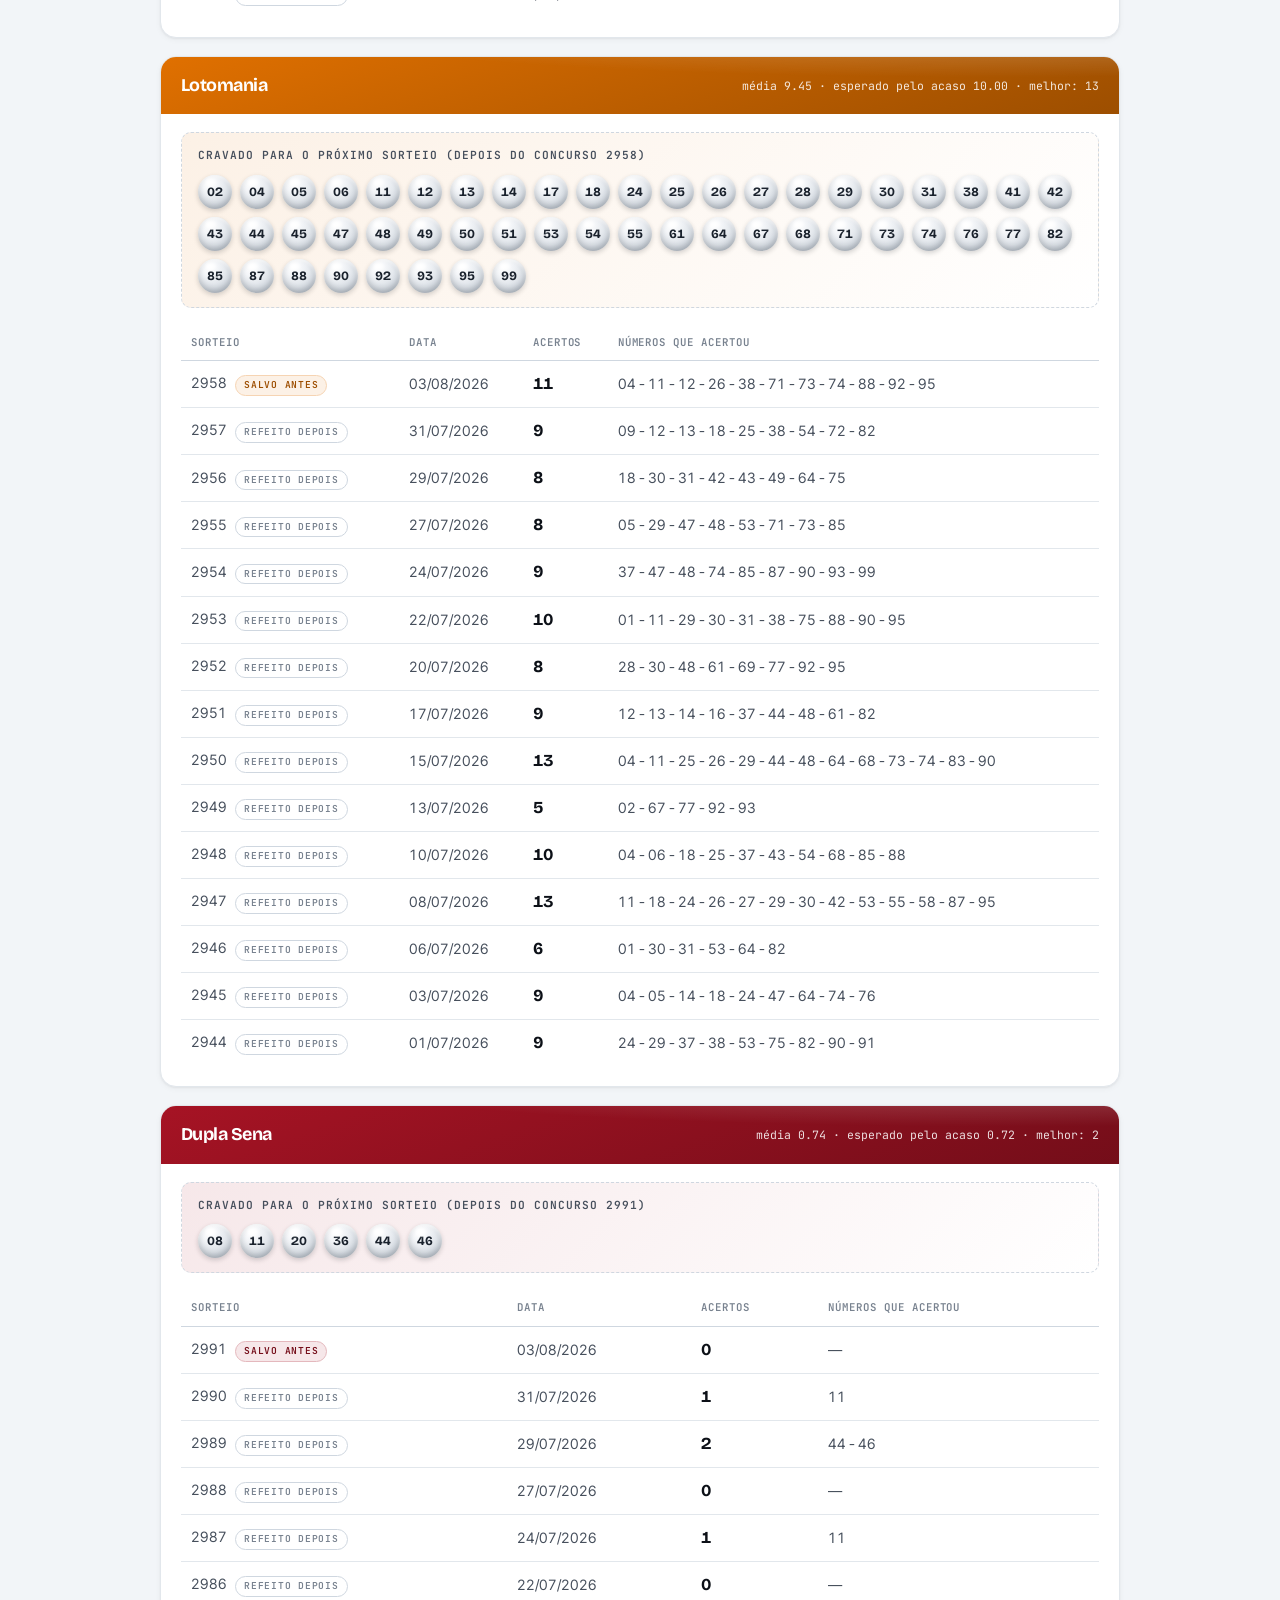
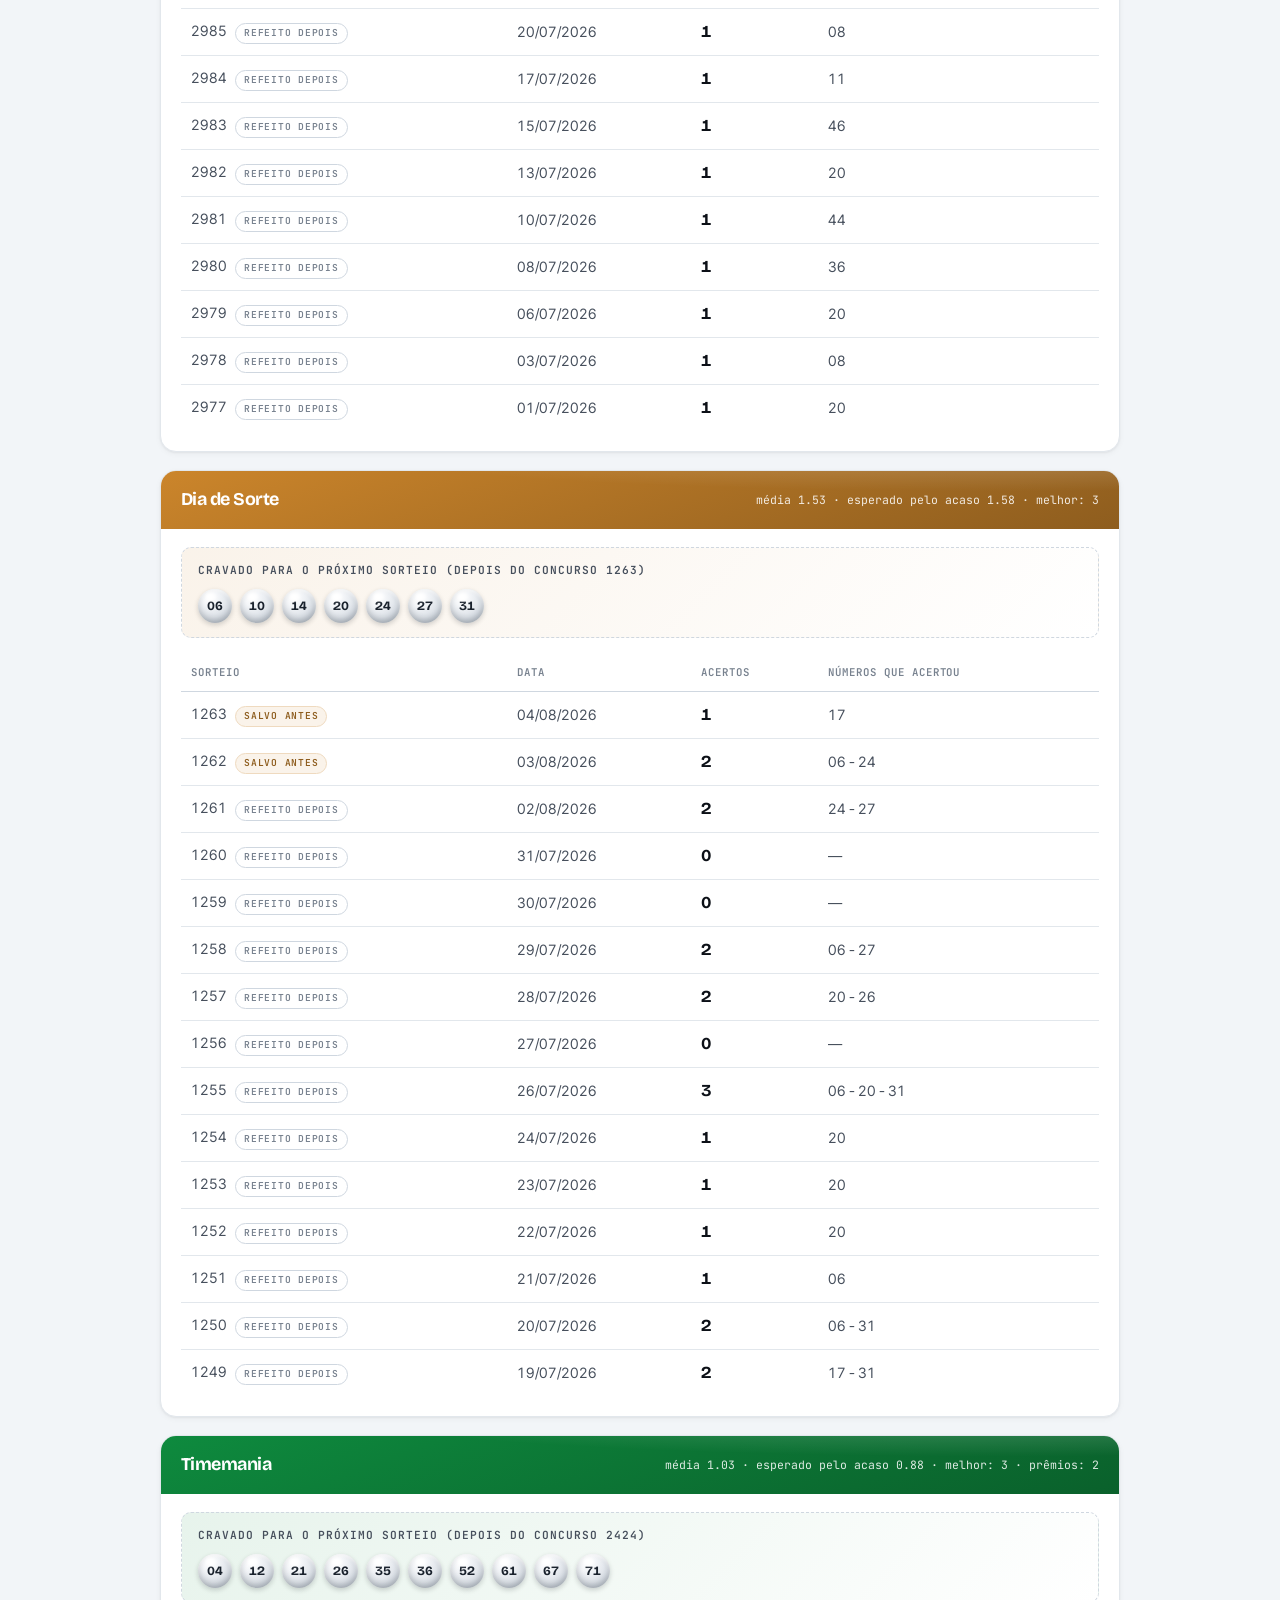
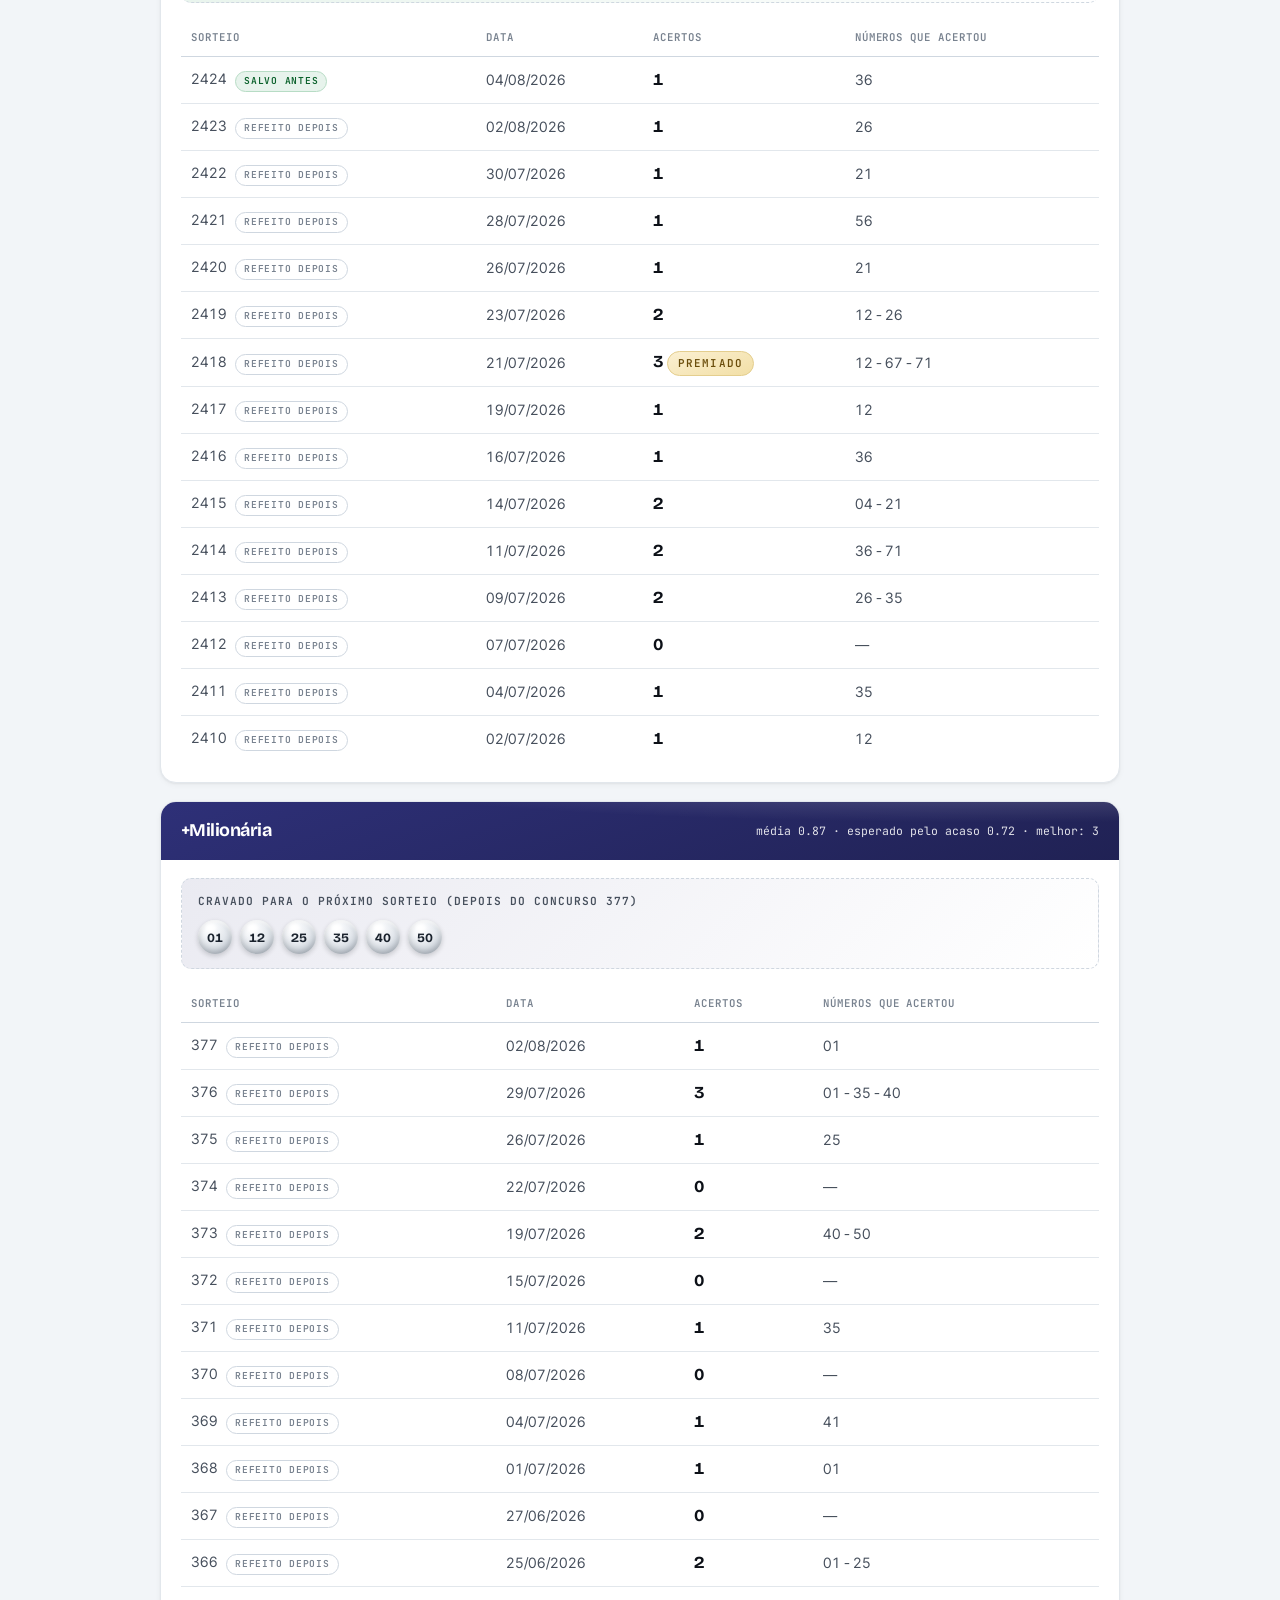
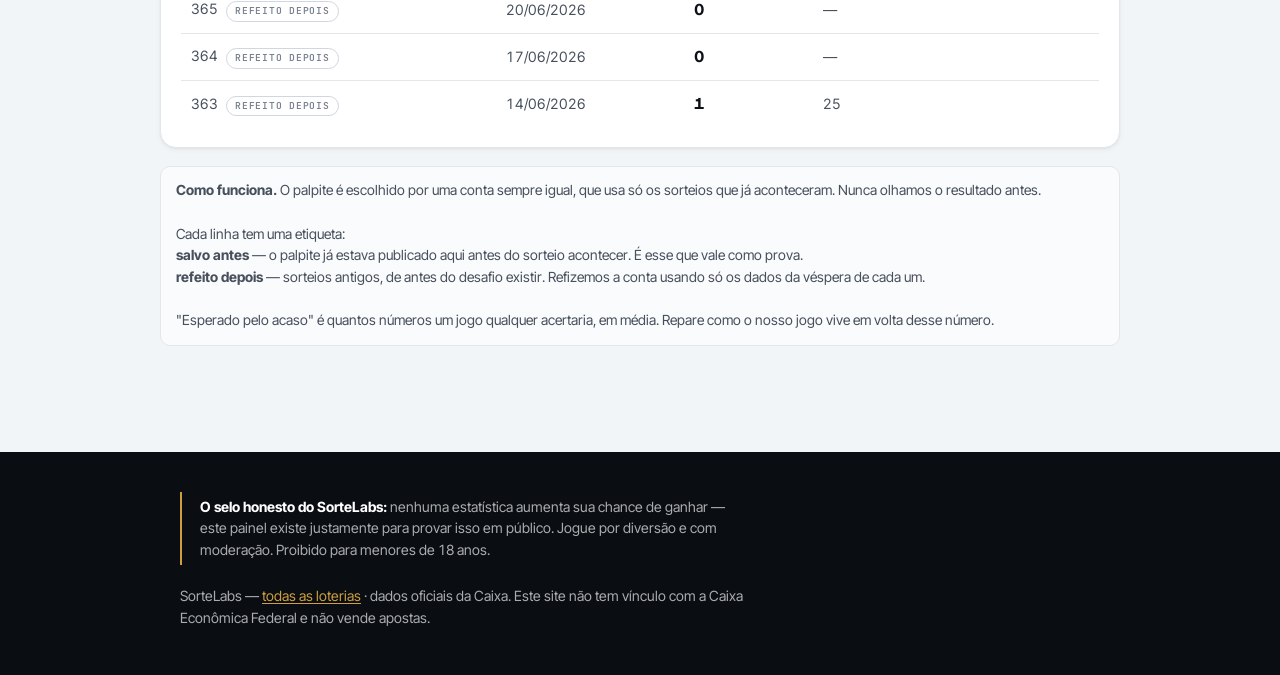
==== commit f335cbc6: "Duas etiquetas no Desafio, no lugar de três estados "salvo antes" (palpite publicado antes do sortei" ====
--- a/desafio.html
+++ b/desafio.html
@@ -39,15 +39,16 @@
 <main class="miolo painel">
   <div id="conteudo"><p class="dica">Carregando o desafio…</p></div>
 
-  <div class="aviso-obs"><strong>Como funciona.</strong> O jogo é escolhido
-  por uma conta sempre igual, que usa só os sorteios que já aconteceram.
-  Nunca olhamos o resultado antes. As linhas marcadas com "retro" são de
-  sorteios antigos: refizemos a conta com os dados que existiam na véspera de
-  cada um. As outras foram salvas no site antes do sorteio acontecer.
+  <div class="aviso-obs"><strong>Como funciona.</strong> O palpite é
+  escolhido por uma conta sempre igual, que usa só os sorteios que já
+  aconteceram. Nunca olhamos o resultado antes.<br><br>
+  Cada linha tem uma etiqueta:<br>
+  <strong>salvo antes</strong> — o palpite já estava publicado aqui antes do
+  sorteio acontecer. É esse que vale como prova.<br>
+  <strong>refeito depois</strong> — sorteios antigos, de antes do desafio
+  existir. Refizemos a conta usando só os dados da véspera de cada um.<br><br>
   "Esperado pelo acaso" é quantos números um jogo qualquer acertaria, em
-  média. Repare como o nosso jogo vive em volta desse número.<br><br>
-  As linhas marcadas com "agora" são o palpite que já estava cravado aqui,
-  conferido pela própria página assim que o resultado saiu na Caixa.</div>
+  média. Repare como o nosso jogo vive em volta desse número.</div>
 </main>
 
 <footer class="rodape">
--- a/css/estilo.css
+++ b/css/estilo.css
@@ -696,20 +696,24 @@
 .hist td.num-acertos {
   font-family: var(--display); font-weight: 700; font-size: 1.05rem; color: var(--tinta);
 }
-.hist .tag-retro, .hist .tag-vivo {
-  font-family: var(--dados); font-size: .62rem;
-  text-transform: uppercase; letter-spacing: .09em;
-  border-radius: 999px; padding: 1px 7px; margin-left: 8px;
+/* Duas etiquetas, mesmo formato, pesos diferentes: o palpite salvo antes do
+   sorteio é o que vale como prova, então ele aparece na cor da loteria. */
+.hist .tag-antes, .hist .tag-refeito {
+  display: inline-block;
+  font-family: var(--dados); font-size: .6rem; font-weight: 600;
+  text-transform: uppercase; letter-spacing: .08em;
+  border-radius: 999px; padding: 2px 8px; margin-left: 8px;
   white-space: nowrap;
 }
-.hist .tag-retro {
+.hist .tag-antes {
+  color: var(--cor-escura);
+  background: var(--cor-clara);
+  border: 1px solid color-mix(in srgb, var(--cor) 30%, #fff);
+}
+.hist .tag-refeito {
   color: var(--tinta-fraca);
+  background: transparent;
   border: 1px solid var(--linha-forte);
-}
-.hist .tag-vivo {
-  color: #fff;
-  background: var(--cor);
-  border: 1px solid var(--cor);
 }
 
 /* ---------------------------------------------------- responsivo */
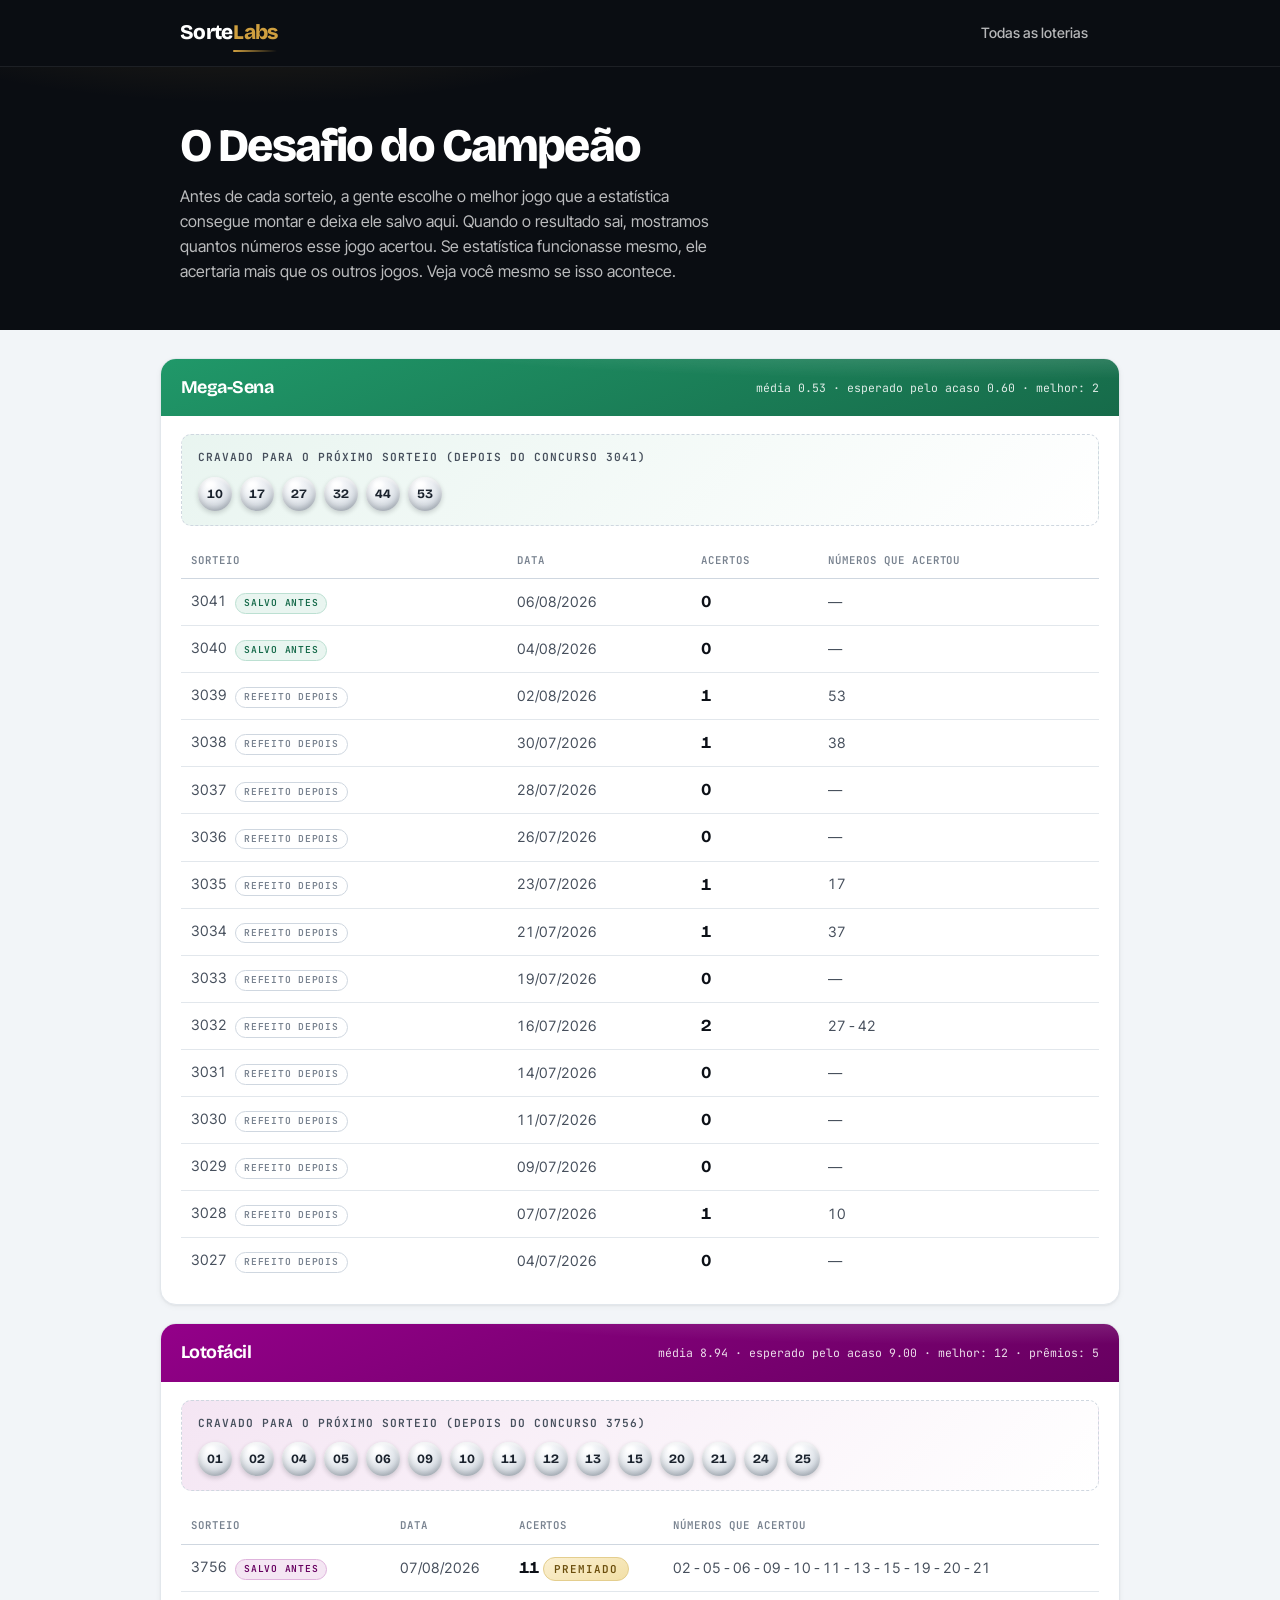
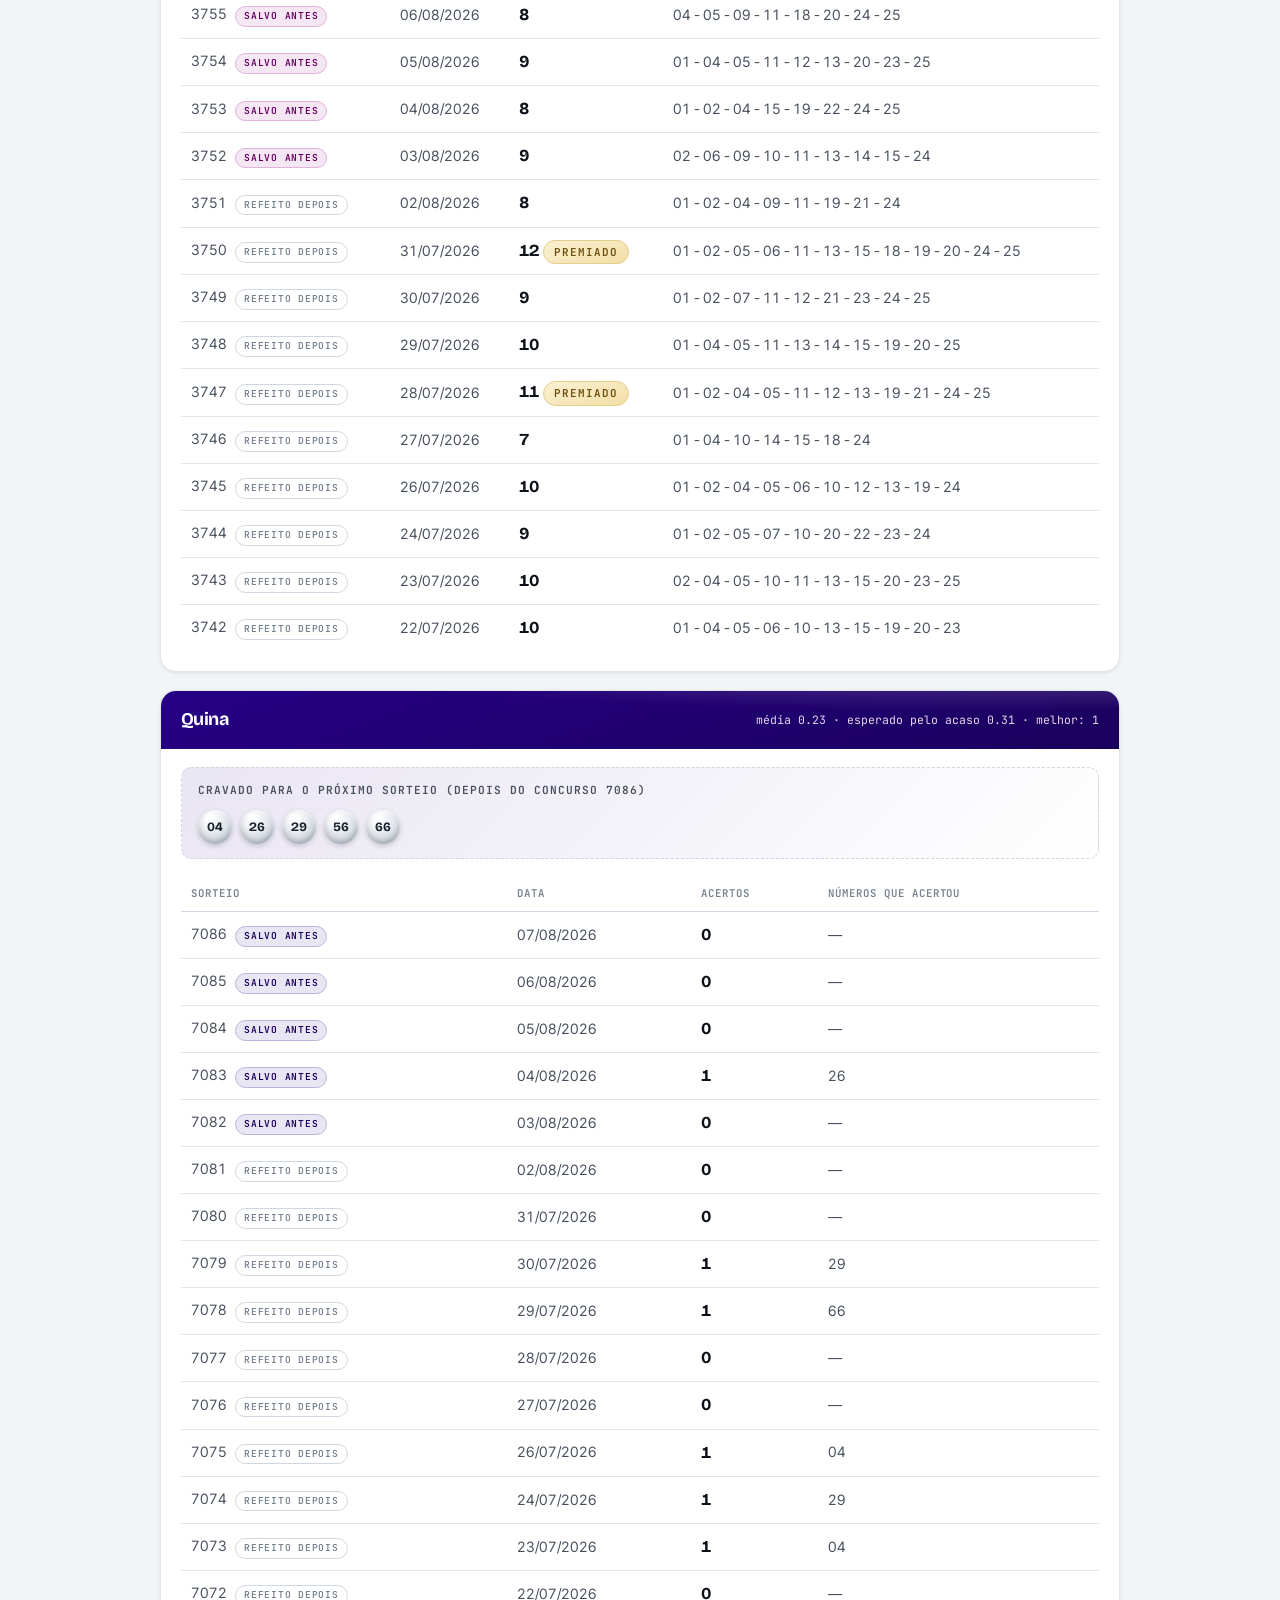
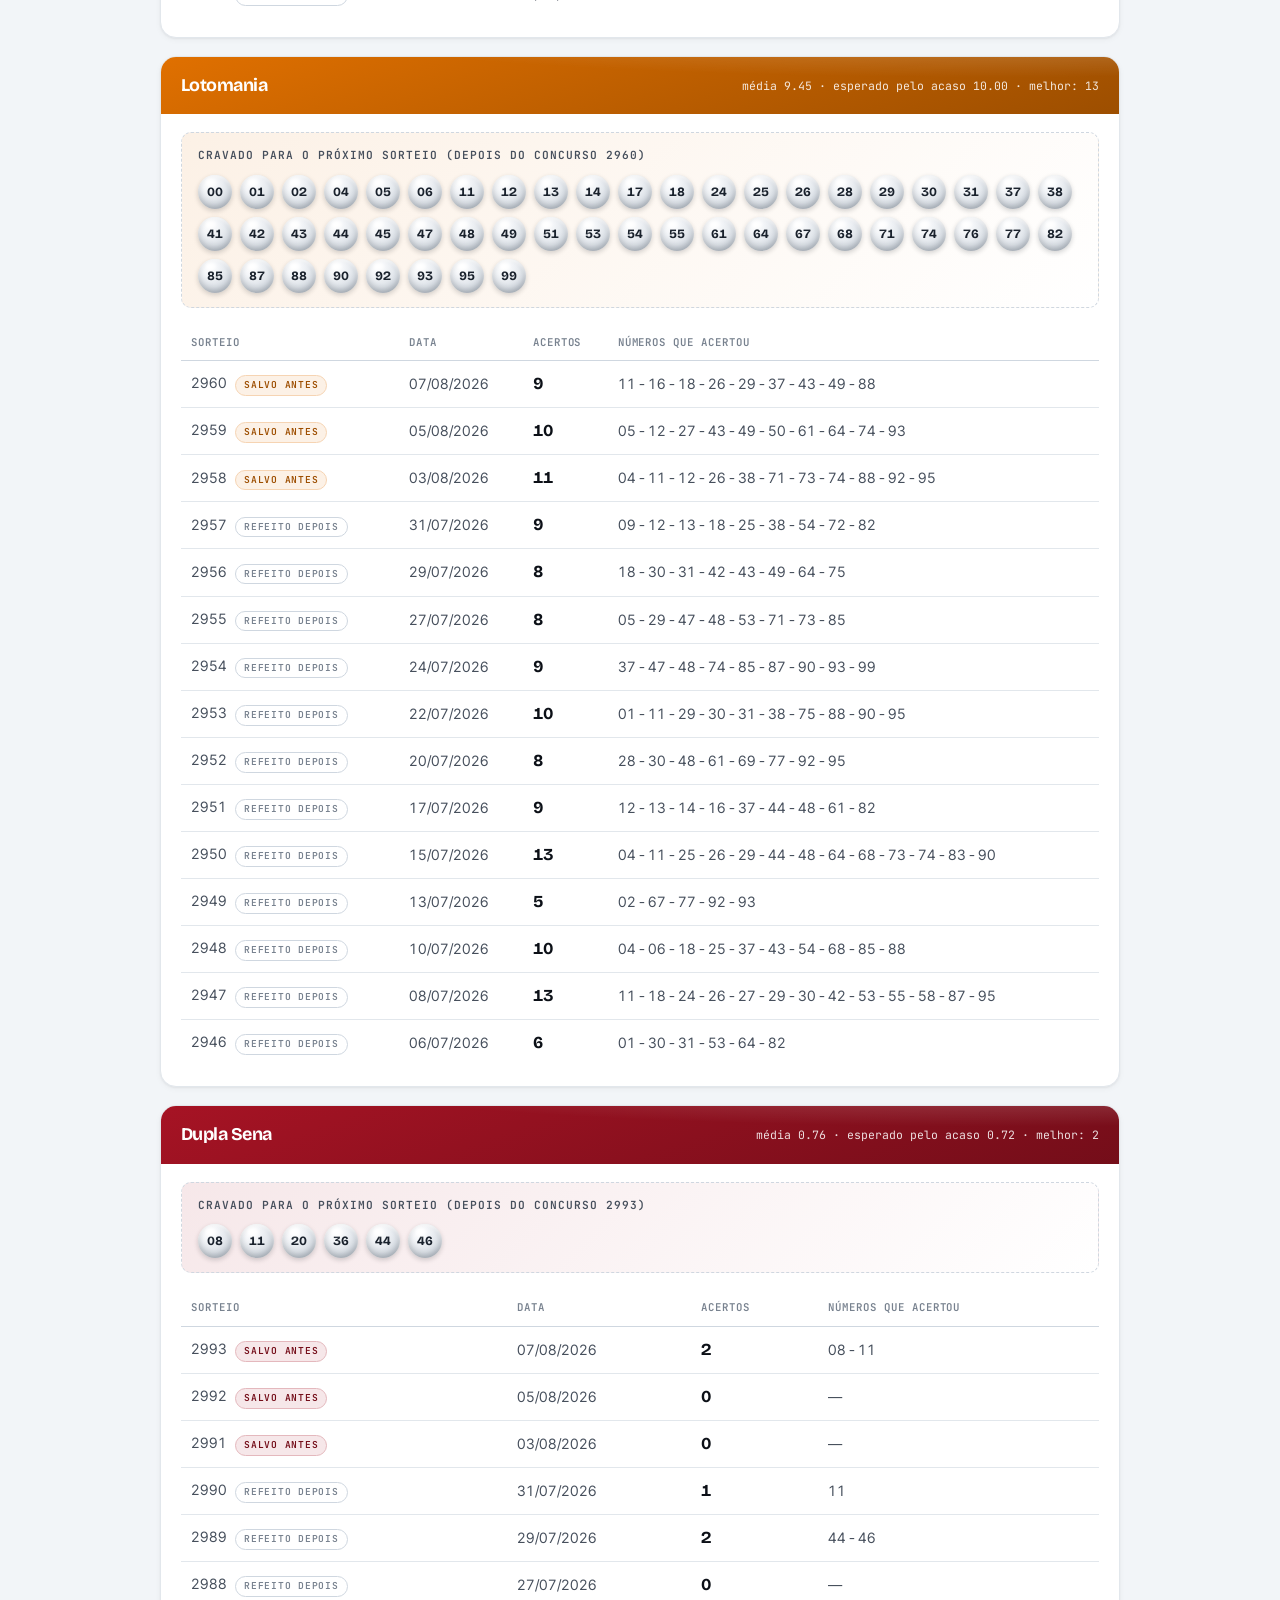
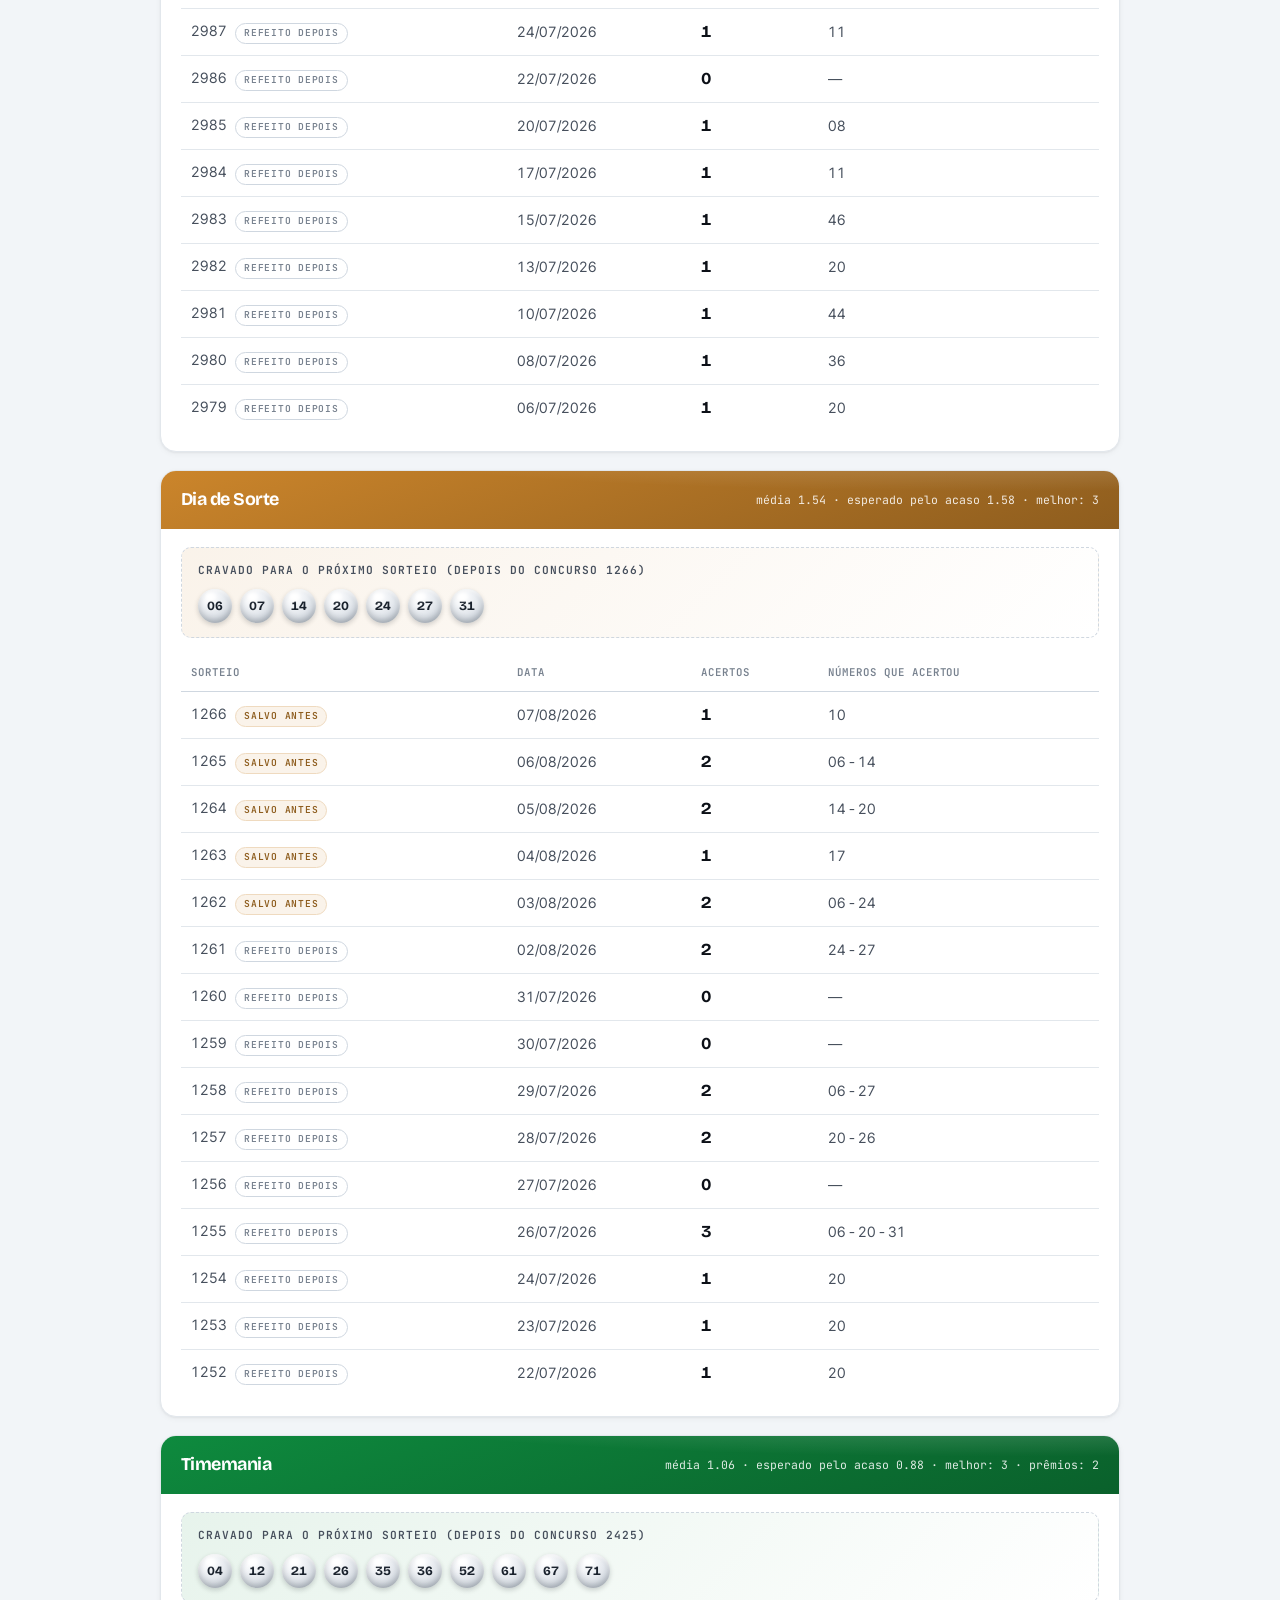
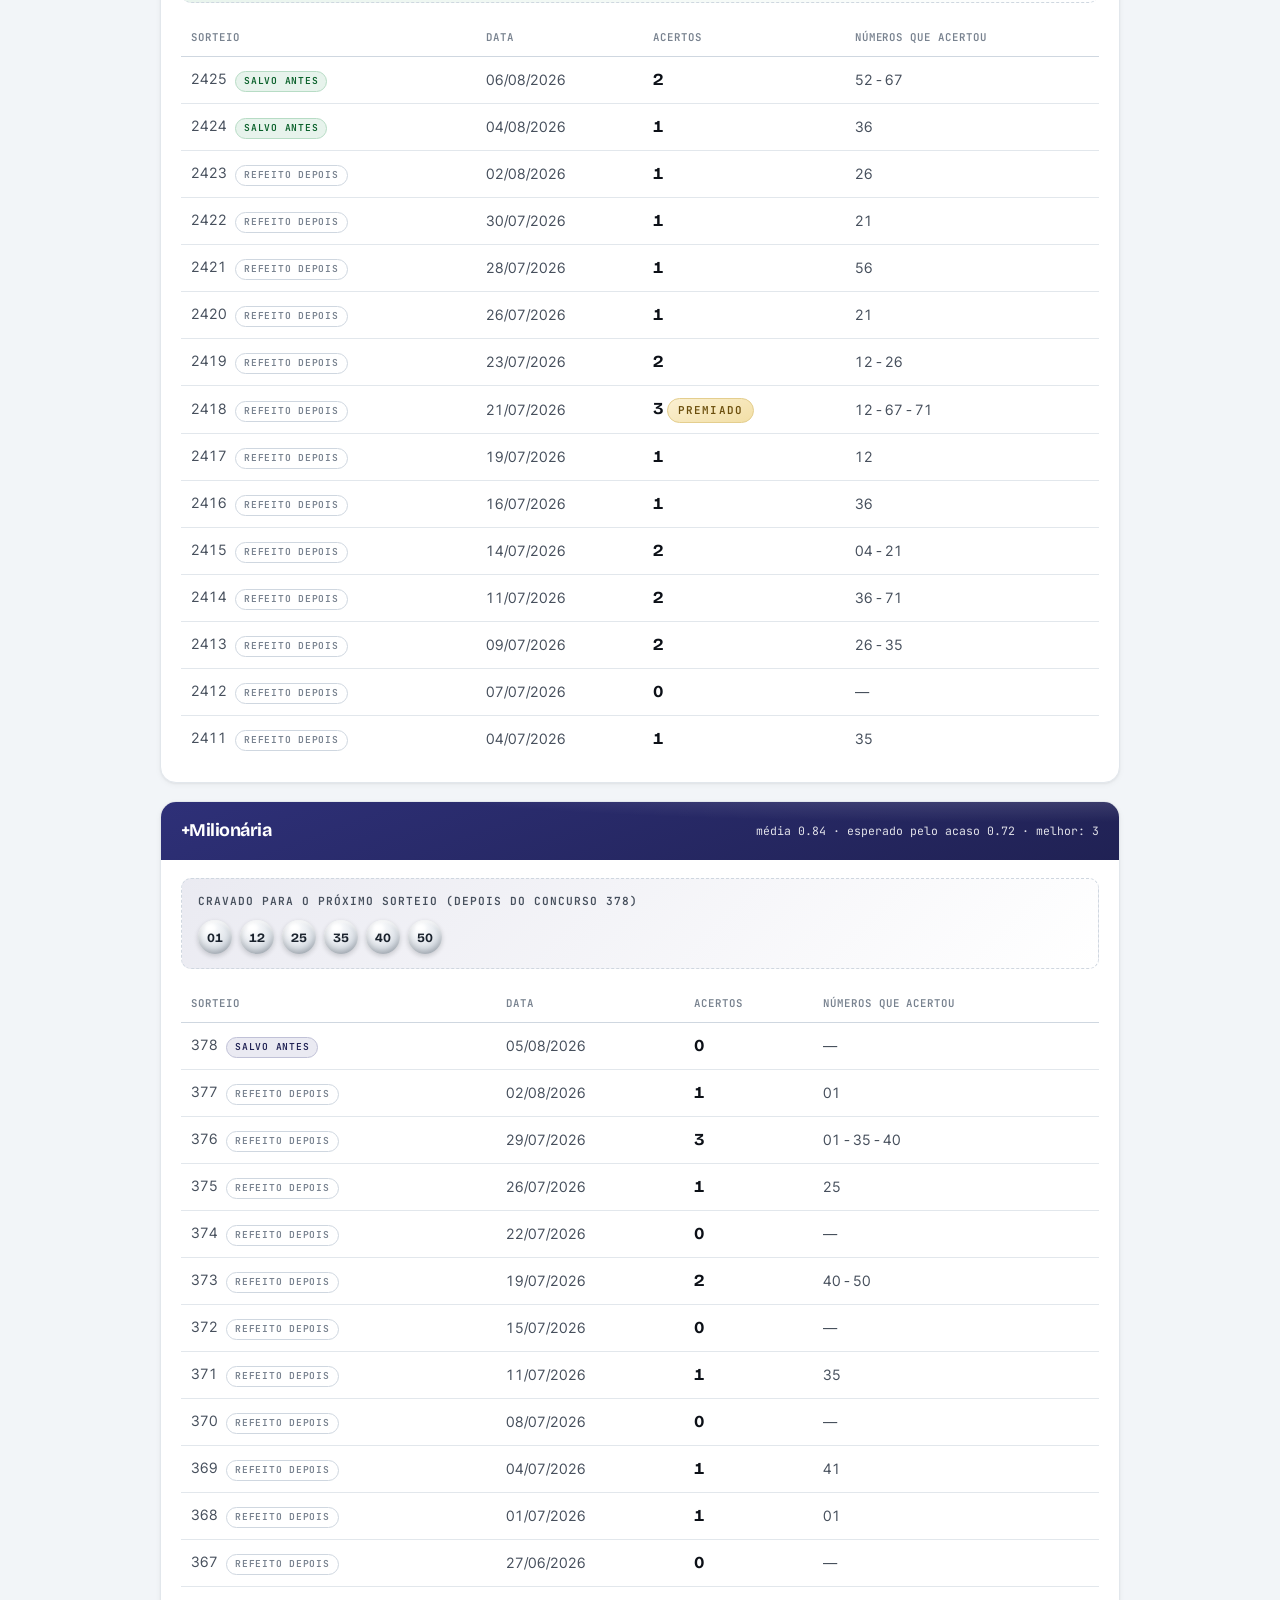
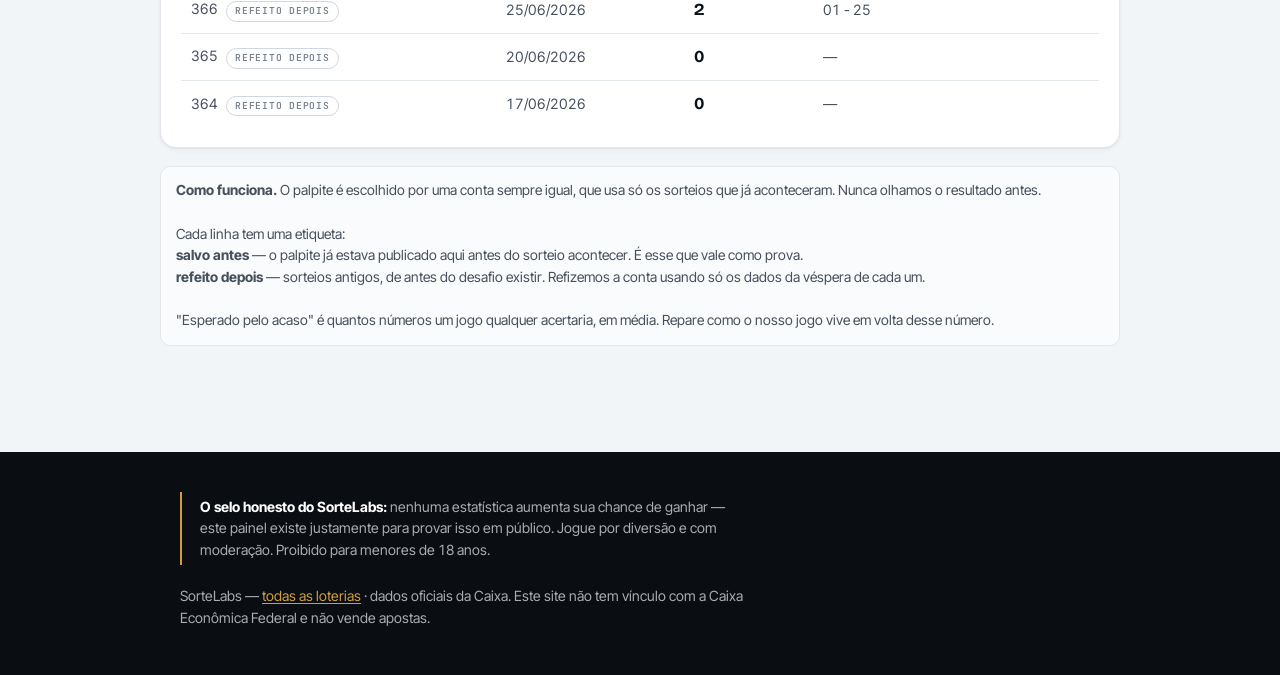
==== commit 93220508: "Home entra no sitemap como "/" e links internos apontam para a raiz O sitemap mandava o Google visit" ====
--- a/desafio.html
+++ b/desafio.html
@@ -21,8 +21,8 @@
 
 <header class="topo">
   <div class="miolo">
-    <a class="marca" href="index.html"><span class="sorte">Sorte</span><span class="labs">Labs</span></a>
-    <nav><a href="index.html">Todas as loterias</a></nav>
+    <a class="marca" href="/"><span class="sorte">Sorte</span><span class="labs">Labs</span></a>
+    <nav><a href="/">Todas as loterias</a></nav>
   </div>
 </header>
 
@@ -57,7 +57,7 @@
     nenhuma estatística aumenta sua chance de ganhar — este painel existe
     justamente para provar isso em público. Jogue por diversão e com
     moderação. Proibido para menores de 18 anos.</div>
-    <p>SorteLabs — <a href="index.html">todas as loterias</a> · dados oficiais
+    <p>SorteLabs — <a href="/">todas as loterias</a> · dados oficiais
     da Caixa. Este site não tem vínculo com a Caixa Econômica Federal e não
     vende apostas.</p>
   </div>
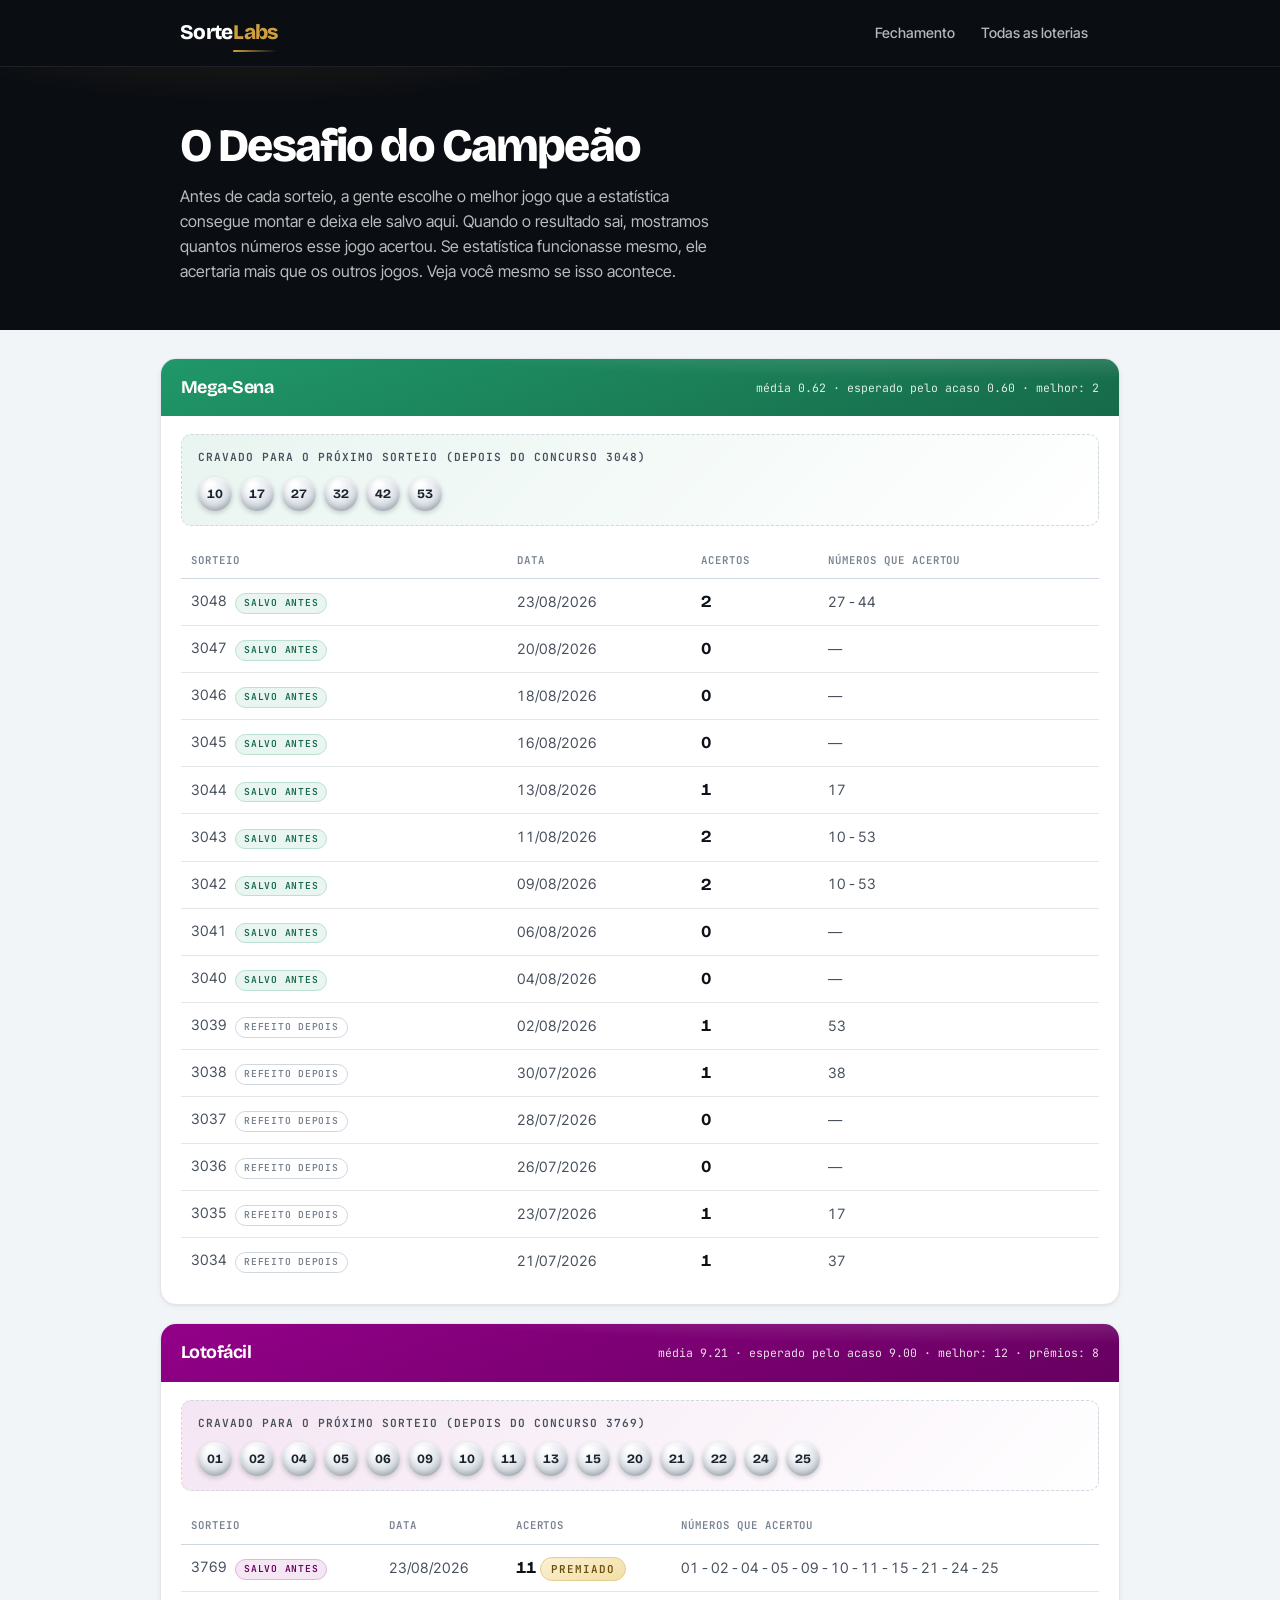
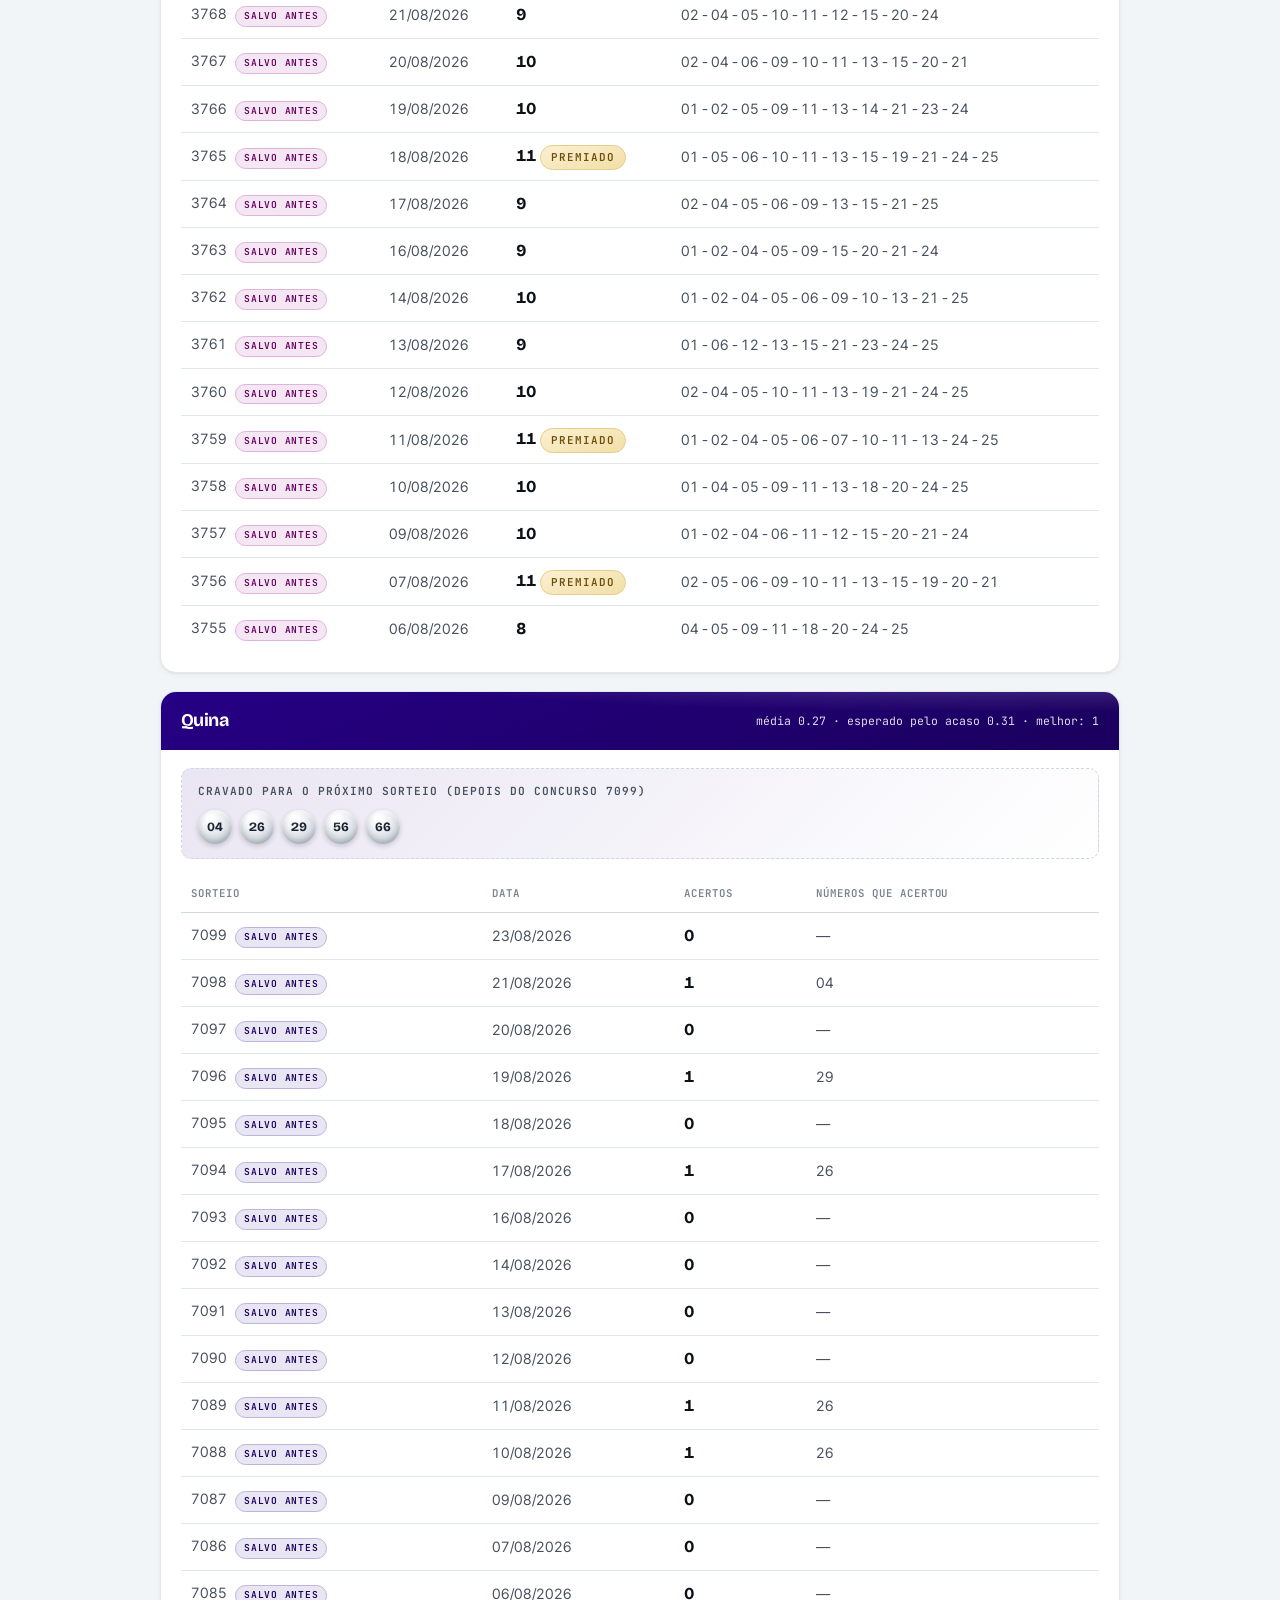
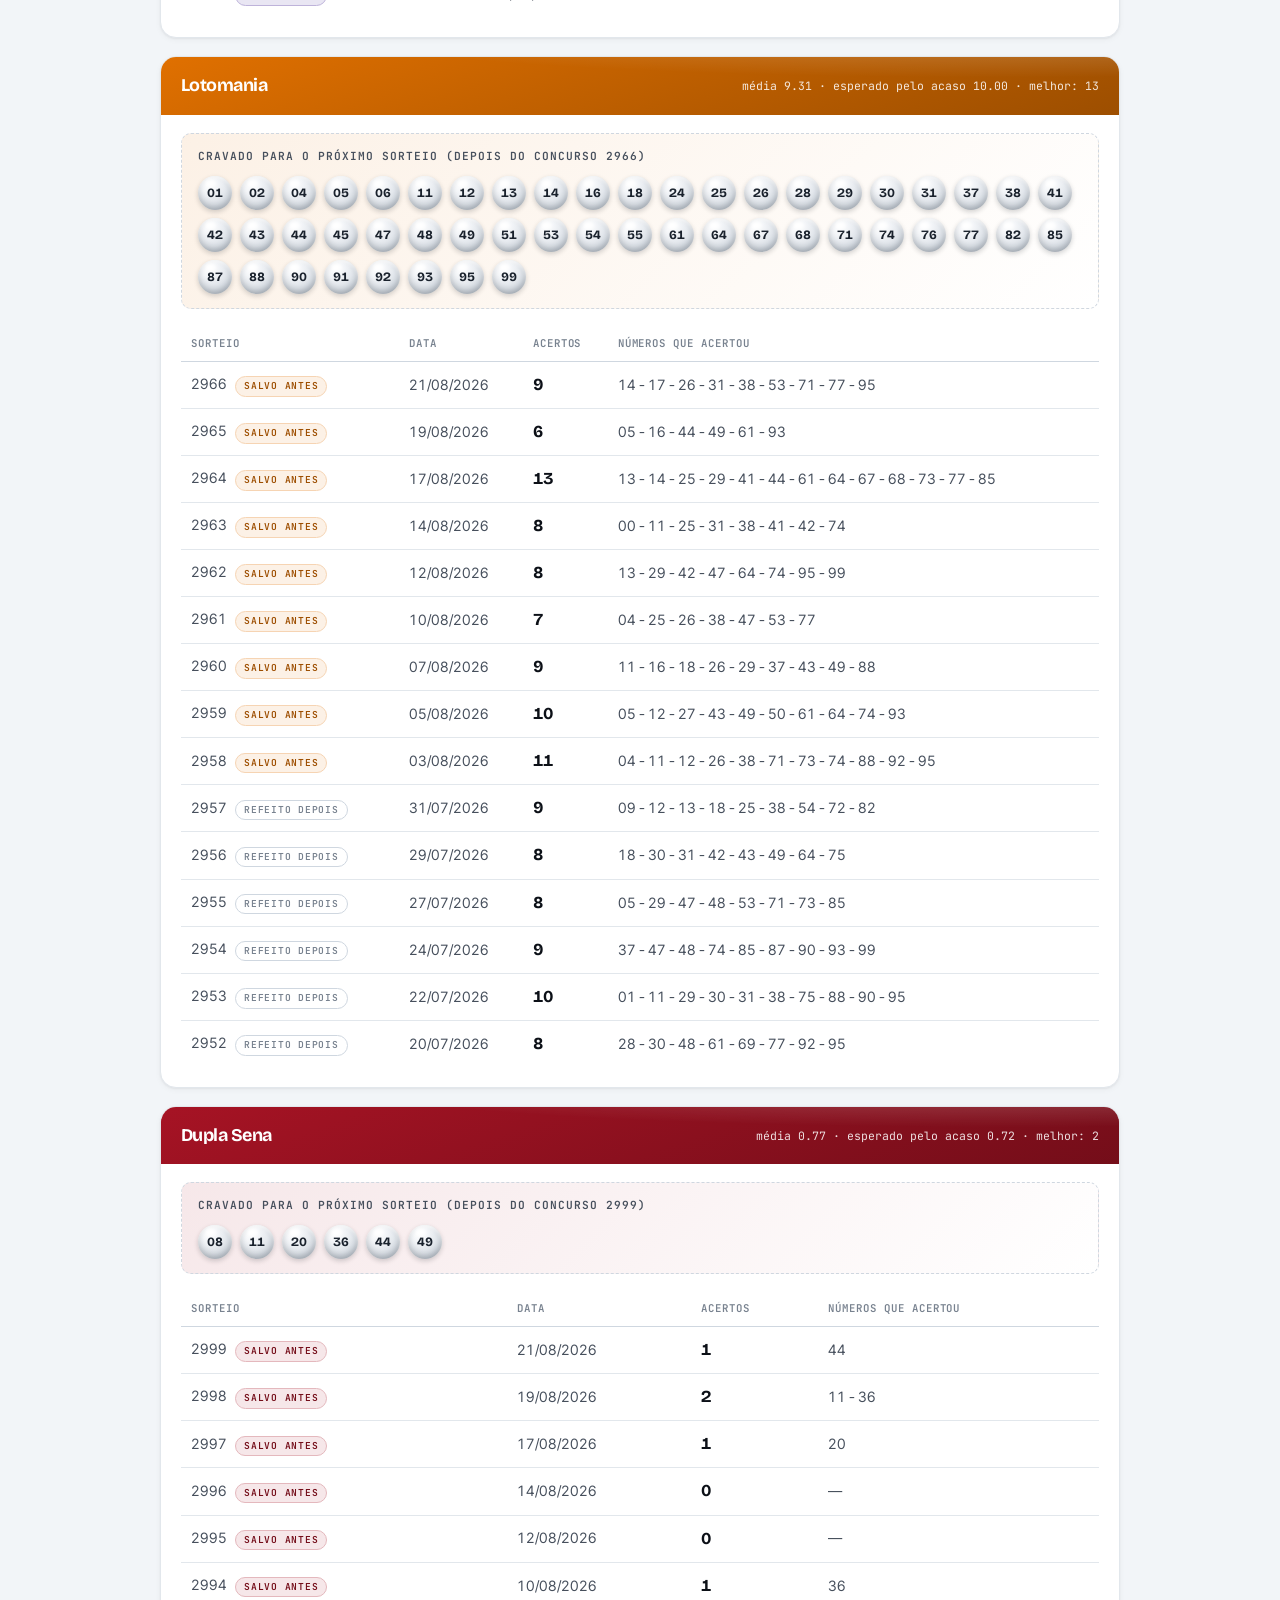
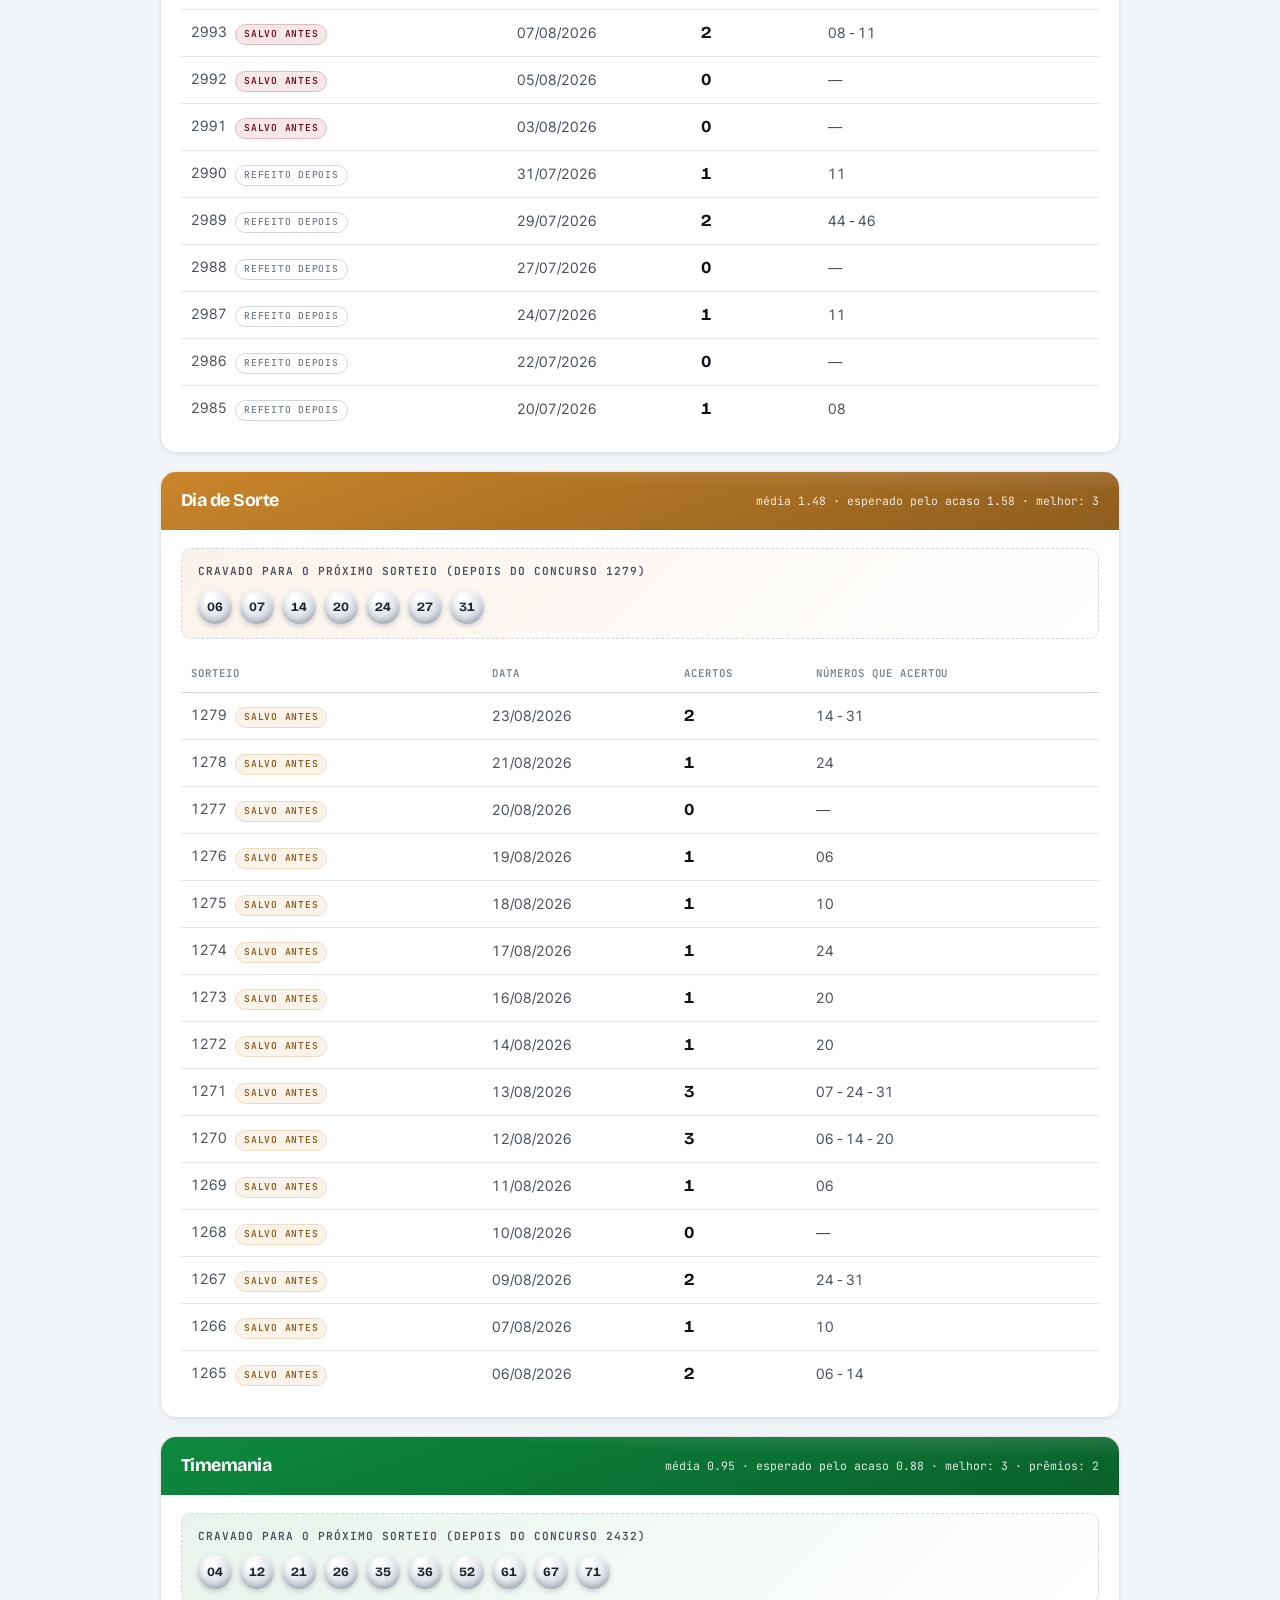
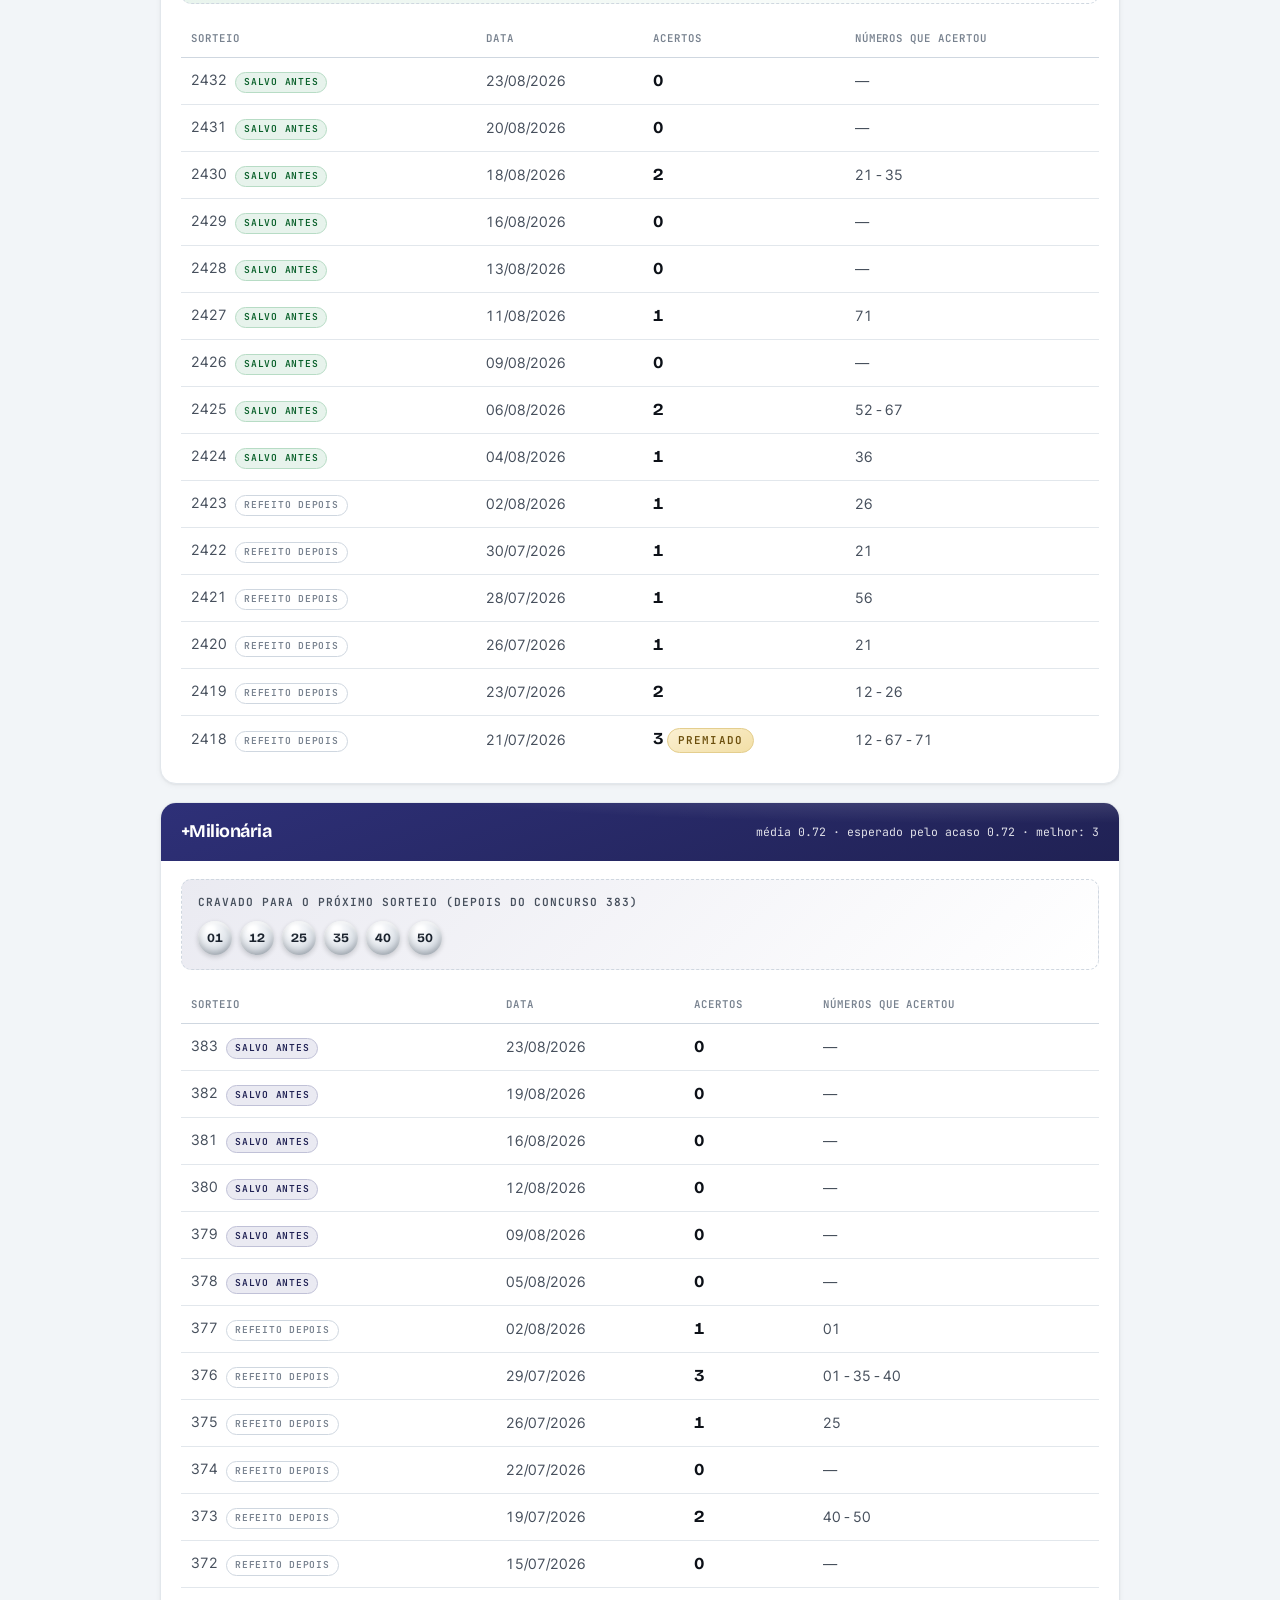
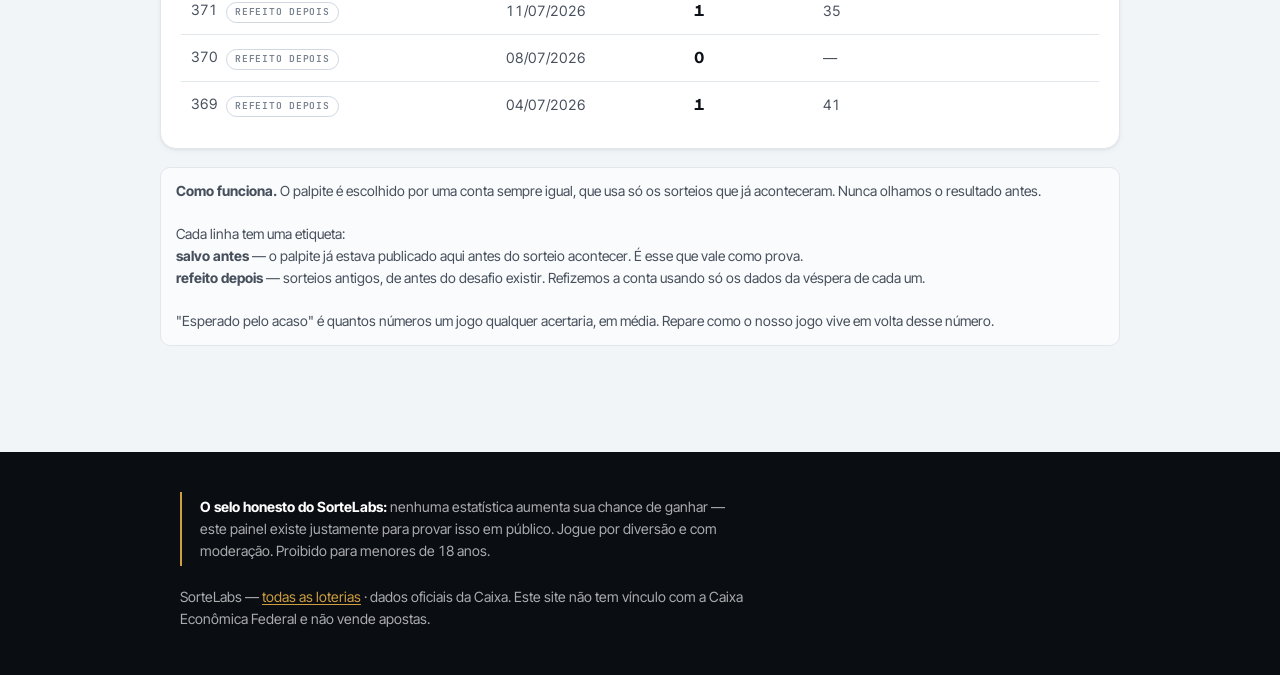
==== commit 7ddde477: "Fechamento no ar: links, sitemap e verificação no CI A conferência das garantias roda antes da atual" ====
--- a/desafio.html
+++ b/desafio.html
@@ -22,7 +22,7 @@
 <header class="topo">
   <div class="miolo">
     <a class="marca" href="/"><span class="sorte">Sorte</span><span class="labs">Labs</span></a>
-    <nav><a href="/">Todas as loterias</a></nav>
+    <nav><a href="fechamento.html">Fechamento</a><a href="/">Todas as loterias</a></nav>
   </div>
 </header>
 
--- a/css/estilo.css
+++ b/css/estilo.css
@@ -621,31 +621,31 @@
 
 /* ---------------------------------------------------- desafio */
 
-.cabecalho-desafio {
+.cabecalho-desafio, .cabecalho-pagina {
   position: relative; overflow: hidden;
   background: var(--grafite); color: #fff;
   padding: 56px 0 46px;
 }
-.cabecalho-desafio::before {
+.cabecalho-desafio::before, .cabecalho-pagina::before {
   content: "";
   position: absolute; inset: -40% -10% auto -10%; height: 140%;
   background: radial-gradient(48% 60% at 25% 0%, rgba(207, 159, 63, .2) 0%, transparent 64%);
   pointer-events: none;
 }
-.cabecalho-desafio .miolo { position: relative; z-index: 1; }
-.cabecalho-desafio .rotulo-secao {
+.cabecalho-desafio .miolo, .cabecalho-pagina .miolo { position: relative; z-index: 1; }
+.cabecalho-desafio .rotulo-secao, .cabecalho-pagina .rotulo-secao {
   display: block;
   font-family: var(--dados); font-size: .71rem; font-weight: 600;
   text-transform: uppercase; letter-spacing: .17em;
   color: var(--ouro); margin-bottom: 12px;
 }
-.cabecalho-desafio h1 {
+.cabecalho-desafio h1, .cabecalho-pagina h1 {
   font-family: var(--display); font-weight: 800;
   font-size: clamp(2rem, 6vw, 2.9rem);
   letter-spacing: -.04em; line-height: 1.02;
   margin: 0 0 14px;
 }
-.cabecalho-desafio p { max-width: 62ch; margin: 0; color: rgba(255, 255, 255, .72); }
+.cabecalho-desafio p, .cabecalho-pagina p { max-width: 62ch; margin: 0; color: rgba(255, 255, 255, .72); }
 
 .secao-loteria {
   background: var(--superficie);
@@ -745,3 +745,17 @@
   .revelar { opacity: 1; transform: none; }
   .card-loteria:hover, .botao:hover, .botao-claro:hover { transform: none; }
 }
+
+/* ---------------------------------------------- fechamento da Lotofácil */
+
+.jogos {
+  margin: 0; padding-left: 1.7em;
+  font-family: var(--dados); font-size: .92rem; line-height: 1.9;
+  font-variant-numeric: tabular-nums;
+}
+
+.garantias { margin: 0 0 16px; padding-left: 1.2em; font-size: .93rem; }
+.garantias li { margin-bottom: 5px; }
+
+.tabela td.negativo { color: var(--alerta); font-weight: 600; }
+.tabela td.positivo { color: var(--cor); font-weight: 600; }
